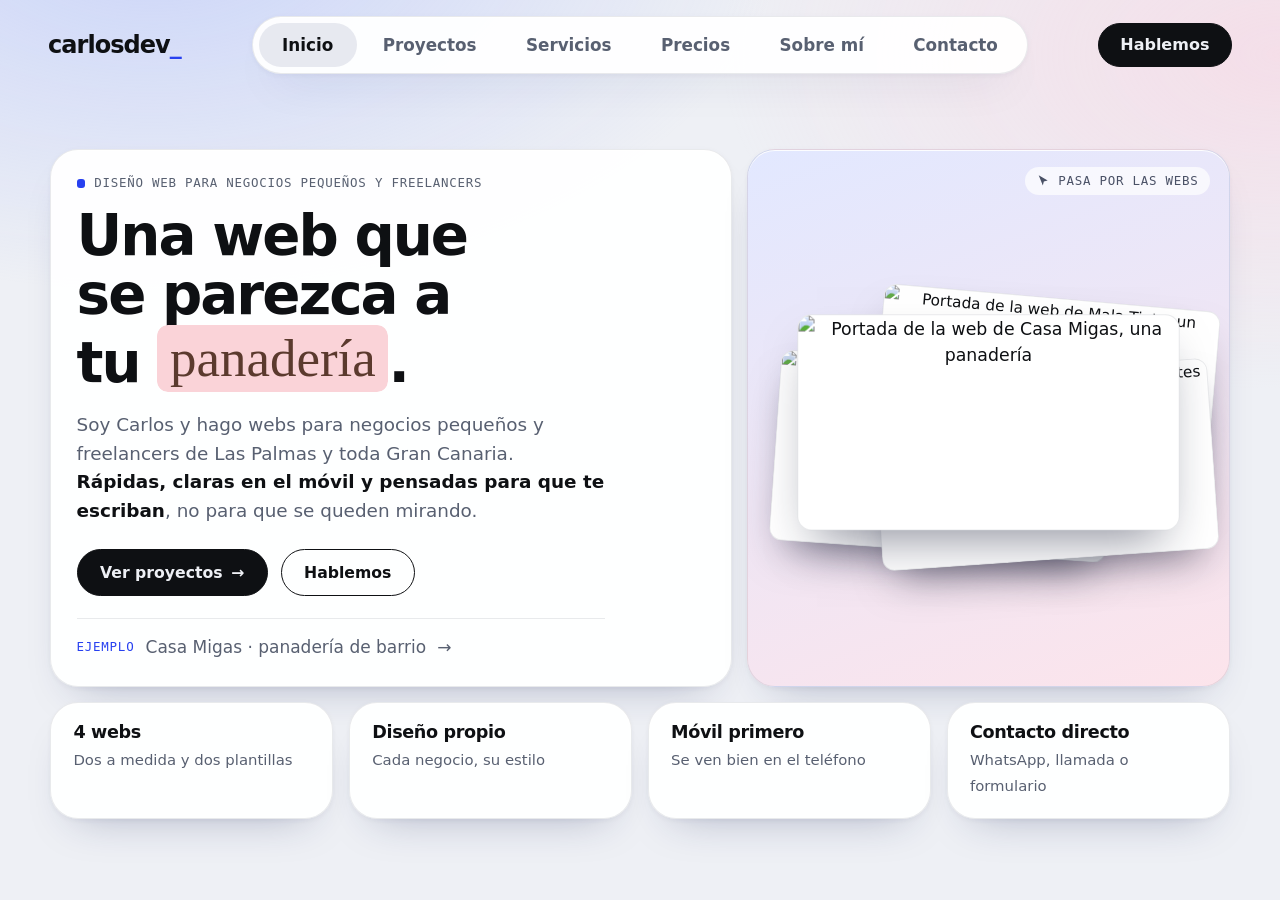
==== index.html @ 17ce306b "Primera version del portfolio" ====
<!doctype html>
<html lang="es">
<head>
<meta charset="utf-8">
<meta name="viewport" content="width=device-width, initial-scale=1, viewport-fit=cover">
<meta name="color-scheme" content="light dark">
<title>carlosdev — Webs para negocios pequeños y freelancers en Gran Canaria</title>
<meta name="description" content="Soy Carlos y hago webs para negocios pequeños y freelancers de Las Palmas y toda Gran Canaria: diseño propio para cada negocio, pensadas para el móvil y con contacto directo.">
<link rel="canonical" href="https://carlosdev-web.netlify.app/">
<meta property="og:type" content="website">
<meta property="og:locale" content="es_ES">
<meta property="og:site_name" content="carlosdev">
<meta property="og:url" content="https://carlosdev-web.netlify.app/">
<meta property="og:title" content="carlosdev — Webs para negocios pequeños y freelancers en Gran Canaria">
<meta property="og:description" content="Una web que se parezca a tu negocio. Cuatro proyectos: un estudio de tatuajes, una panadería, un salón y un restaurante.">
<meta property="og:image" content="https://carlosdev-web.netlify.app/img/og.jpg">
<meta property="og:image:width" content="1200">
<meta property="og:image:height" content="630">
<meta property="og:image:alt" content="carlosdev: webs para negocios pequeños y freelancers">
<meta name="twitter:card" content="summary_large_image">
<meta name="theme-color" content="#EEF0F5" media="(prefers-color-scheme: light)">
<meta name="theme-color" content="#0B0D12" media="(prefers-color-scheme: dark)">
<link rel="icon" href="data:image/svg+xml,<svg xmlns='http://www.w3.org/2000/svg' viewBox='0 0 32 32'><rect width='32' height='32' rx='8' fill='%230E1013'/><path d='M9 12l-4 4 4 4M23 12l4 4-4 4' fill='none' stroke='%23fff' stroke-width='2.4' stroke-linecap='round' stroke-linejoin='round'/><rect x='13' y='21' width='6' height='2.4' rx='1.2' fill='%238A99FF'/></svg>">
<link rel="preload" href="fonts/bricolage-grotesque-400-800-latin.woff2" as="font" type="font/woff2" crossorigin>
<link rel="preload" href="fonts/instrument-sans-400-latin.woff2" as="font" type="font/woff2" crossorigin>
<link rel="stylesheet" href="fonts/fonts.css">
<style>
/* ───────── Tokens ───────── */
:root{
  color-scheme:light dark;
  --bg:#EEF0F5;
  --card:rgba(255,255,255,.94);
  --solid:#FFFFFF;
  --soft:#E7E9F0;
  --ink:#0E1013;
  --muted:#586071;
  --line:rgba(20,26,48,.09);
  --accent:#2740F0;
  --accent-ink:#FFFFFF;
  --sh:0 1px 0 rgba(255,255,255,.9) inset,0 22px 44px -26px rgba(30,40,90,.34),0 2px 6px rgba(30,40,90,.05);
  --blob-a:rgba(160,180,255,.45);
  --blob-b:rgba(255,196,214,.40);

  --display:"Bricolage Grotesque",system-ui,sans-serif;
  --body:"Instrument Sans",system-ui,sans-serif;
  --mono:"JetBrains Mono",ui-monospace,Consolas,monospace;

  --gut:clamp(1rem,4vw,3rem);
  --gap:clamp(.7rem,1.2vw,1rem);
  --r:clamp(20px,2.4vw,28px);
  --top:5.6rem;           /* altura reservada para la cabecera */
}
@media (prefers-color-scheme:dark){
  :root{
    --bg:#0B0D12;
    --card:rgba(24,28,39,.94);
    --solid:#151925;
    --soft:#1D2230;
    --ink:#F1F3F6;
    --muted:#A3AAB8;
    --line:rgba(255,255,255,.10);
    --accent:#8A99FF;
    --accent-ink:#0B0D12;
    --sh:0 1px 0 rgba(255,255,255,.05) inset,0 24px 48px -26px rgba(0,0,0,.85);
    --blob-a:rgba(70,90,200,.30);
    --blob-b:rgba(190,70,120,.20);
  }
}

/* ───────── Base: sin scroll de página ───────── */
*,*::before,*::after{box-sizing:border-box}
html,body{height:100%;overflow:hidden;overscroll-behavior:none}
html{-webkit-text-size-adjust:100%}
body{
  margin:0;background:var(--bg);color:var(--ink);
  font:400 1.0625rem/1.55 var(--body);-webkit-font-smoothing:antialiased;
}
body::before{ /* manchas de color de fondo, muy suaves */
  content:"";position:fixed;inset:0;z-index:-1;pointer-events:none;
  background:
    radial-gradient(900px 520px at 12% -8%,var(--blob-a),transparent 70%),
    radial-gradient(800px 480px at 100% 6%,var(--blob-b),transparent 70%);
}
img{display:block;max-width:100%;height:auto}
a{color:inherit}
button{font:inherit;color:inherit}
:focus-visible{outline:3px solid var(--accent);outline-offset:3px;border-radius:8px}
::placeholder{color:var(--muted);opacity:.85}
.sr-only{position:absolute;width:1px;height:1px;margin:-1px;padding:0;overflow:hidden;clip:rect(0 0 0 0);white-space:nowrap;border:0}
.skip{position:absolute;left:1rem;top:-5rem;z-index:300;background:var(--ink);color:var(--bg);padding:.7rem 1.1rem;border-radius:999px;font-weight:600}
.skip:focus{top:1rem}
.mono{font:500 .78rem/1.3 var(--mono);letter-spacing:.06em;text-transform:uppercase}

h1,h2,h3{font-family:var(--display);margin:0;letter-spacing:-.028em;text-wrap:balance}
h1:focus,h2:focus{outline:none}
h2{font-size:clamp(1.7rem,3.2vw,2.5rem);line-height:1.05;font-weight:700}
h3{font-size:1.25rem;line-height:1.15;font-weight:700}

/* ───────── Botones ───────── */
.btn{
  display:inline-flex;align-items:center;gap:.55rem;text-decoration:none;cursor:pointer;
  font:600 .98rem/1 var(--body);padding:.9rem 1.4rem;border-radius:999px;border:1.5px solid var(--ink);
  transition:transform .18s ease,background .18s,color .18s,border-color .18s;
}
.btn:hover{transform:translateY(-2px)}
.btn:active{transform:none}
.btn--solid{background:var(--ink);color:var(--bg)}
.btn--solid:hover{background:var(--accent);border-color:var(--accent);color:var(--accent-ink)}
.btn--ghost{background:transparent;color:var(--ink)}
.btn--ghost:hover{background:var(--ink);color:var(--bg)}
.btn__arrow{transition:transform .18s}
.btn:hover .btn__arrow{transform:translate(2px,-2px)}

/* ───────── Cabecera: logo + píldora ───────── */
.top{
  position:fixed;inset:0 0 auto 0;z-index:80;pointer-events:none;
  display:grid;grid-template-columns:1fr auto 1fr;align-items:center;gap:1rem;padding:16px var(--gut);
}
.top > *{pointer-events:auto}
.logo{justify-self:start;font:800 1.5rem/1 var(--display);letter-spacing:-.04em;text-decoration:none;white-space:nowrap;transition:color .3s}
.logo::after{content:"_";color:var(--accent);animation:blink 1.1s steps(2,jump-none) infinite}
@keyframes blink{50%{opacity:0}}
html.warping .logo{color:#fff}
.top__cta{justify-self:end;padding:.8rem 1.35rem;font-size:1rem}
.pill{
  position:relative;display:flex;gap:3px;padding:6px;border-radius:999px;
  background:var(--card);
  border:1px solid var(--line);box-shadow:var(--sh);
}
.pill a{
  position:relative;z-index:1;padding:.85rem 1.45rem;border-radius:999px;white-space:nowrap;
  font:600 1.05rem/1 var(--body);text-decoration:none;color:var(--muted);transition:color .2s;
}
.pill a:hover,.pill a.is-active{color:var(--ink)}
.pill .s{display:none}
.pill__ind{position:absolute;top:6px;bottom:6px;left:0;width:0;border-radius:999px;background:var(--soft);transition:transform .55s cubic-bezier(.8,0,.15,1),width .55s cubic-bezier(.8,0,.15,1)}

/* ───────── Escenario de pantallas ───────── */
.stage{position:fixed;inset:0;z-index:2;overflow:hidden;contain:strict}
html.warping .stage{pointer-events:none}
.page{
  position:absolute;inset:0;visibility:hidden;display:flex;
  padding:var(--top) var(--gut) 1.4rem;
  overflow-y:auto;overflow-x:hidden;scrollbar-width:none;overscroll-behavior:contain;
  will-change:transform;contain:layout paint style;
}
.page::-webkit-scrollbar{display:none}
.page.is-active{visibility:visible}
.page__in{width:100%;max-width:1180px;margin:auto}   /* margin:auto centra sin cortar el contenido si no cabe */
.page__head{display:flex;justify-content:space-between;align-items:flex-end;gap:.6rem 2rem;flex-wrap:wrap;margin-bottom:clamp(.7rem,1.6vw,1.2rem)}
.hint{display:inline-flex;align-items:center;gap:.5rem;color:var(--muted)}
.hint svg{width:.9rem;height:.9rem;fill:currentColor}

/* Líneas de velocidad y velo oscuro durante el cambio de pantalla */
.warp{position:fixed;inset:0;z-index:1;pointer-events:none;opacity:0;overflow:hidden;
  background:radial-gradient(120% 90% at 50% 50%,rgba(16,20,48,.62),rgba(6,8,20,.94))}
.streak{position:absolute;left:0;border-radius:2px;will-change:transform;backface-visibility:hidden}

/* ───────── Bento ───────── */
.bento{display:grid;grid-template-columns:repeat(12,minmax(0,1fr));gap:var(--gap)}
.card{
  position:relative;grid-column:span var(--s,12);min-width:0;
  padding:clamp(1.1rem,2vw,1.7rem);border-radius:var(--r);
  background:var(--card);
  border:1px solid var(--line);box-shadow:var(--sh);
}
.s3{--s:3}.s4{--s:4}.s5{--s:5}.s6{--s:6}.s7{--s:7}.s8{--s:8}
.tag{display:inline-flex;align-items:center;gap:.55rem;margin:0 0 1rem;color:var(--muted)}
.tag::before{content:"";width:.55rem;height:.55rem;border-radius:3px;background:var(--accent)}


/* ───────── Inicio ───────── */
.hero{display:flex;flex-direction:column;justify-content:center}
.hero__title{font-weight:800;font-size:clamp(2.3rem,4.4vw,4rem);line-height:1.04;letter-spacing:-.035em;margin:0 0 1.2rem}
.swap{
  position:relative;display:inline-block;vertical-align:bottom;height:1.2em;overflow:hidden;
  border-radius:.2em;transition:width .6s cubic-bezier(.2,.8,.2,1);
}
.swap__w{
  position:absolute;left:0;top:0;height:100%;display:flex;align-items:center;white-space:nowrap;
  padding:0 .24em;border-radius:.2em;font-size:.94em;letter-spacing:0;
  opacity:0;transform:translateY(105%);
  transition:transform .6s cubic-bezier(.2,.8,.2,1),opacity .35s;
}
.swap__w.is-on{opacity:1;transform:none}
.swap__w.is-out{opacity:0;transform:translateY(-105%)}
.swap__w[data-s="panaderia"]{font-family:"Caprasimo",serif;font-weight:400;background:#FAD3D8;color:#5B3A2E}
.swap__w[data-s="tatuaje"]{font-family:"Rubik Wet Paint",sans-serif;font-weight:400;background:#C1121F;color:#050404;font-size:.9em}
.swap__w[data-s="peluqueria"]{font-family:"Jost",sans-serif;font-weight:300;letter-spacing:.02em;background:#000;color:#C9AE7C}
.swap__w[data-s="restaurante"]{font-family:"Fraunces",serif;font-weight:600;background:#F2EEE3;color:#B54A24;box-shadow:inset 0 0 0 2px #B54A24}
.swap__w[data-s="marca"]{font-family:var(--display);font-weight:800;background:var(--ink);color:var(--bg)}
.hero__lede{font-size:clamp(1rem,1.5vw,1.15rem);color:var(--muted);max-width:33rem;margin:0 0 1.5rem}
.hero__lede strong{color:var(--ink);font-weight:600}
.hero__cta{display:flex;gap:.8rem;flex-wrap:wrap}
.swap-cap{
  display:inline-flex;align-items:center;gap:.7rem;flex-wrap:wrap;margin-top:1.4rem;text-decoration:none;color:var(--muted);
  border-top:1px solid var(--line);padding-top:.9rem;max-width:33rem;transition:color .15s;cursor:pointer;
}
.swap-cap:hover{color:var(--ink)}
.swap-cap .mono{color:var(--accent)}
.swap-cap__text{transition:opacity .3s}

.card--deck{display:grid;align-items:center;padding:0;overflow:hidden;background:linear-gradient(160deg,#E2E8FF 0%,#FCE4EB 100%)}
@media (prefers-color-scheme:dark){.card--deck{background:linear-gradient(160deg,#1A2145 0%,#2B1A2C 100%)}}
.card--deck .hint{position:absolute;right:1.2rem;top:1.1rem;z-index:10;color:#4a5166;background:rgba(255,255,255,.7);padding:.35rem .7rem;border-radius:999px}
@media (prefers-color-scheme:dark){.card--deck .hint{color:#c6cbe0;background:rgba(0,0,0,.35)}}
.deck{position:relative;width:100%;height:100%;min-height:clamp(16rem,34vh,26rem)}
.deck__card{
  position:absolute;left:11%;top:50%;translate:0 -50%;width:78%;display:block;border-radius:14px;overflow:hidden;cursor:pointer;
  background:var(--solid);border:1px solid var(--line);padding:0;
  box-shadow:0 24px 46px -18px rgba(20,24,50,.5);
  transform:translate(var(--x),var(--y)) rotate(var(--r)) scale(.9);
  transition:transform .9s cubic-bezier(.2,.8,.2,1),filter .6s;filter:saturate(.85);
}
.deck__card img{width:100%;aspect-ratio:16/9;object-fit:cover}
.deck__card:nth-child(1){--x:-16%;--y:-8%;--r:-6deg;z-index:1}
.deck__card:nth-child(2){--x:15%;--y:-12%;--r:5deg;z-index:2}
.deck__card:nth-child(3){--x:-12%;--y:18%;--r:4deg;z-index:3}
.deck__card:nth-child(4){--x:15%;--y:22%;--r:-4deg;z-index:4}
.deck__card.is-active{z-index:6;transform:translate(0,2%) rotate(0) scale(1.02);filter:none}

.fact{padding:clamp(.9rem,1.6vw,1.2rem) clamp(1rem,1.8vw,1.4rem)}
.fact b{display:block;font:700 1.1rem/1.2 var(--display);letter-spacing:-.02em;margin-bottom:.15rem}
.fact span{color:var(--muted);font-size:.93rem}

/* ───────── Proyectos ───────── */
.stagebox{position:relative;background:var(--stage,#ddd);overflow:hidden;transition:background .4s}
.stagebox--tatuaje{--stage:radial-gradient(120% 100% at 20% 0%,#7D0B14 0%,#1A0C0E 62%)}
.stagebox--panaderia{--stage:linear-gradient(135deg,#FFEFD9 0%,#FAD3D8 100%)}
.stagebox--salon{--stage:radial-gradient(110% 100% at 80% 0%,#3a2f1d 0%,#0a0a0a 60%)}
.stagebox--restaurante{--stage:#E4DCC8}
.stagebox--restaurante.is-dark{--stage:#17140F}
.browser{border-radius:12px;overflow:hidden;background:#15171c;box-shadow:0 22px 50px -20px rgba(0,0,0,.6)}
.browser__bar{display:flex;align-items:center;gap:.4rem;padding:.5rem .8rem;background:#1d2027}
.browser__bar i{width:.6rem;height:.6rem;border-radius:50%;background:#3a3f4a}
.browser__bar span{margin-left:.6rem;flex:1;min-width:0;padding:.18rem .7rem;border-radius:999px;background:#12141a;color:#aab1bd;font:500 .72rem/1.4 var(--mono);white-space:nowrap;overflow:hidden;text-overflow:ellipsis}
.browser img{width:100%;aspect-ratio:16/9;object-fit:cover}
.phone{
  position:absolute;right:clamp(.8rem,2.4vw,1.6rem);bottom:clamp(.8rem,2vw,1.2rem);width:25%;max-width:150px;
  border-radius:clamp(14px,2vw,20px);border:clamp(3px,.45vw,5px) solid #0b0c10;background:#0b0c10;overflow:hidden;
  box-shadow:0 20px 40px -14px rgba(0,0,0,.7);transition:transform .6s cubic-bezier(.2,.8,.2,1);
}
.phone img{width:100%;aspect-ratio:360/670;object-fit:cover}

.tile{
  display:flex;flex-direction:column;padding:0;overflow:hidden;text-align:left;cursor:pointer;
  transition:transform .4s cubic-bezier(.2,.8,.2,1),box-shadow .4s;
}
.tile:hover{transform:translateY(-6px)}
.tile .stagebox{flex:1;min-height:clamp(260px,44vh,430px);padding:clamp(.9rem,1.6vw,1.3rem)}
.tile .browser{transition:transform .7s cubic-bezier(.2,.8,.2,1)}
.tile:hover .browser{transform:translateY(-3%) scale(1.03)}
.tile .phone{width:46%;max-width:none;right:clamp(.7rem,1.4vw,1.1rem);bottom:clamp(.7rem,1.4vw,1.1rem)}
.tile:hover .phone{transform:translateY(-8px)}
.tile__foot{display:flex;flex-direction:column;align-items:flex-start;gap:.7rem;padding:1rem 1.2rem 1.15rem;background:var(--solid)}
.tile__foot h3{font-size:1.25rem}
.tile__foot p{margin:.1rem 0 0;color:var(--muted);font-size:.93rem;line-height:1.35}
.chip{display:inline-flex;align-items:center;gap:.4rem;font:600 .85rem/1 var(--body);padding:.55rem .95rem;border-radius:999px;border:1px solid var(--line);white-space:nowrap;transition:background .2s,color .2s}
.tile:hover .chip{background:var(--ink);color:var(--bg)}
.badge{display:inline-block;padding:.28rem .7rem;border-radius:999px;font:600 .72rem/1.2 var(--mono);letter-spacing:.06em;text-transform:uppercase}
.badge--demo{background:var(--accent);color:var(--accent-ink)}
.badge--tpl{border:1.5px solid var(--ink)}
.note{margin:.9rem .4rem 0;color:var(--muted);font-size:.95rem}

/* ───────── Detalle de proyecto (diálogo) ───────── */
.case{
  position:fixed;border:0;padding:0;background:var(--solid);color:var(--ink);border-radius:clamp(22px,3vw,32px);
  width:min(1080px,calc(100% - 1.6rem));max-height:calc(100dvh - 1.6rem);overflow:hidden;
  box-shadow:0 50px 120px -30px rgba(0,0,0,.65);
}
.case::backdrop{background:rgba(10,12,20,.55);-webkit-backdrop-filter:blur(8px);backdrop-filter:blur(8px)}
.case[open]{animation:pop .4s cubic-bezier(.2,.8,.2,1)}
@keyframes pop{from{opacity:0;transform:translateY(22px) scale(.97)}}
.case__close{
  position:absolute;top:.9rem;right:.9rem;z-index:5;width:2.6rem;height:2.6rem;border-radius:50%;cursor:pointer;
  display:grid;place-items:center;background:var(--solid);border:1px solid var(--line);box-shadow:var(--sh);transition:transform .2s;
}
.case__close:hover{transform:rotate(90deg)}
.case__close svg{width:1rem;height:1rem;stroke:currentColor;stroke-width:2.2;fill:none;stroke-linecap:round}
.case__inner{max-height:calc(100dvh - 1.6rem);overflow:auto;display:grid;grid-template-columns:minmax(0,1.15fr) minmax(0,1fr)}
.case__media{padding:clamp(.9rem,2vw,1.4rem);display:flex;flex-direction:column;justify-content:center;gap:1rem}
.case__media .stagebox{border-radius:calc(var(--r) - 4px);padding:clamp(1rem,2.4vw,1.8rem) clamp(1rem,2.4vw,1.8rem) clamp(2.4rem,5vw,3.6rem)}
.case__body{padding:clamp(1.6rem,3.4vw,2.8rem);padding-top:clamp(3.4rem,4vw,3.6rem)}
.project__tags{display:flex;align-items:center;gap:.8rem;flex-wrap:wrap;margin:0 0 .9rem;color:var(--muted)}
.case h3{font-size:clamp(2rem,3.6vw,2.7rem);margin-bottom:.8rem}
.project__lede{font-size:1.1rem;margin:0 0 1.3rem;color:var(--muted)}
.feat{list-style:none;margin:0 0 1.4rem;padding:0;display:grid;gap:.55rem}
.feat li{position:relative;padding-left:1.7rem}
.feat li::before{content:"";position:absolute;left:0;top:.5em;width:.75rem;height:.75rem;border-radius:3px;background:var(--accent);transform:rotate(45deg) scale(.8)}
.specs{display:grid;gap:.8rem;margin:0 0 1.6rem;padding:1.1rem 0;border-block:1px solid var(--line)}
.specs div{display:grid;grid-template-columns:6.5rem 1fr;gap:.8rem;align-items:center}
.specs dt{color:var(--muted)}
.specs dd{margin:0;font-size:.97rem}
.sw{display:flex;gap:.4rem}
.sw i{width:1.45rem;height:1.45rem;border-radius:50%;background:var(--c);box-shadow:inset 0 0 0 1px rgba(128,128,128,.4)}
.modes{display:inline-flex;align-self:flex-start;gap:.3rem;padding:.25rem;border:1px solid var(--line);border-radius:999px;background:var(--soft)}
.modes button{border:0;background:none;color:var(--muted);font:600 .85rem var(--body);padding:.4rem .9rem;border-radius:999px;cursor:pointer;transition:background .15s,color .15s}
.modes button[aria-pressed="true"]{background:var(--ink);color:var(--bg)}

/* ───────── Servicios ───────── */
.svc svg{width:1.9rem;height:1.9rem;margin-bottom:.8rem;stroke:var(--accent);fill:none;stroke-width:1.7;stroke-linecap:round;stroke-linejoin:round}
.svc h3{font-size:1.15rem;margin-bottom:.4rem}
.svc p{margin:0;color:var(--muted);max-width:30rem;font-size:.98rem}
.svc{transition:transform .3s cubic-bezier(.2,.8,.2,1)}
.svc:hover{transform:translateY(-4px)}
.dots{position:absolute;right:1.3rem;top:1.3rem;display:flex;gap:.3rem}
.dots i{width:.85rem;height:.85rem;border-radius:50%;background:var(--c)}

/* ───────── Precios y proceso ───────── */
.plan{display:flex;flex-direction:column}
.plan .tag{margin-bottom:.6rem}
.plan__desc{margin:0 0 .9rem;color:var(--muted);font-size:.95rem}
.plan__price{margin:0 0 .9rem;font:800 clamp(2.1rem,3.4vw,2.7rem)/1 var(--display);letter-spacing:-.04em}
.plan__price small{display:block;margin-bottom:.2rem;font:500 .75rem/1 var(--mono);letter-spacing:.06em;text-transform:uppercase;color:var(--muted)}
.plan__price span{font:500 1rem var(--body);letter-spacing:0;color:var(--muted)}
.plan__note{margin:-.45rem 0 .9rem;color:var(--muted);font-size:.85rem}
.plan ul{list-style:none;margin:auto 0 0;padding:.9rem 0 0;border-top:1px solid var(--line);display:grid;gap:.45rem;font-size:.95rem}
.plan li{position:relative;padding-left:1.4rem}
.plan li::before{content:"";position:absolute;left:.1rem;top:.45em;width:.7rem;height:.4rem;border-left:2px solid var(--accent);border-bottom:2px solid var(--accent);transform:rotate(-45deg)}
.steps{list-style:none;margin:0;padding:0;counter-reset:s;display:grid;grid-template-columns:repeat(4,1fr);gap:1.2rem}
.step{counter-increment:s;position:relative;padding-top:1.3rem;border-top:2px solid var(--ink)}
.step::before{content:counter(s,decimal-leading-zero);position:absolute;top:-.72rem;left:0;padding-right:.7rem;background:var(--solid);font:500 .8rem/1 var(--mono);color:var(--accent)}
.step h3{font-size:1.1rem;margin-bottom:.3rem}
.step p{margin:0;color:var(--muted);font-size:.93rem}
.need{margin:1.1rem 0 0;padding:.8rem 1.1rem;border-radius:16px;background:var(--soft);font-size:.93rem}

/* ───────── Sobre mí ───────── */
.manifesto{grid-row:span 2}
.manifesto p:not(.tag){margin:0 0 1rem;font:500 clamp(1rem,1.4vw,1.15rem)/1.45 var(--display);letter-spacing:-.01em;color:var(--muted);text-wrap:pretty}
.manifesto p:not(.tag) b{color:var(--ink);font-weight:600}
.manifesto small{display:block;margin-top:1.1rem;color:var(--muted);font-size:.9rem}
.manifesto small i{color:var(--accent);font-style:normal}
.me h2{margin-bottom:.9rem}
.me p:not(.tag){margin:0 0 .85rem;color:var(--muted);font-size:1.02rem}
.me h2 + p{color:var(--ink);font-size:1.15rem}
.term{background:#0E1013;border-color:#232832;color:#E8EAEF;font:500 .88rem/1.85 var(--mono)}
.term__bar{display:flex;gap:.4rem;margin-bottom:.8rem}
.term__bar i{width:.65rem;height:.65rem;border-radius:50%;background:#3a3f4a}
.term dl{margin:0;display:grid;grid-template-columns:auto 1fr;gap:0 1.2rem}
.term dt{color:#8A99FF}
.term dd{margin:0}
.term__cmd{color:#9aa3b2;margin:0 0 .3rem}
.term__cmd b{color:#8fe3a5;font-weight:500}
.term__cursor{display:inline-block;width:.6rem;height:1.05em;background:#8A99FF;vertical-align:text-bottom;animation:blink 1.1s steps(2,jump-none) infinite}

/* ───────── Contacto ───────── */
.faq{display:flex;flex-direction:column;max-height:100%}
.faq__list{overflow:auto;scrollbar-width:thin;min-height:0}
.faq details{border-bottom:1px solid var(--line)}
.faq details:first-of-type{border-top:1px solid var(--line)}
.faq summary{
  list-style:none;cursor:pointer;display:flex;justify-content:space-between;align-items:center;gap:1.2rem;
  padding:.9rem 0;font:600 1rem/1.35 var(--display);letter-spacing:-.01em;
}
.faq summary::-webkit-details-marker{display:none}
.faq summary::after{content:"+";flex:none;width:1.8rem;height:1.8rem;display:grid;place-items:center;border:1.5px solid var(--line);border-radius:50%;font:500 1.1rem/1 var(--body);transition:transform .25s,background .2s,border-color .2s}
.faq details[open] summary::after{transform:rotate(45deg);background:var(--ink);color:var(--bg);border-color:var(--ink)}
.faq details p{margin:0 0 1rem;color:var(--muted);font-size:.97rem}
.contact h2{margin-bottom:.7rem}
.contact__lede{margin:0 0 1rem;color:var(--muted);font-size:1.05rem}
.promise{list-style:none;margin:0 0 1rem;padding:0;display:flex;gap:.4rem 1.3rem;flex-wrap:wrap}
.promise li{position:relative;padding-left:1.25rem;font-size:.95rem}
.promise li::before{content:"";position:absolute;left:0;top:.5em;width:.65rem;height:.65rem;border-radius:3px;background:var(--accent);transform:rotate(45deg) scale(.8)}
.direct{display:flex;gap:.7rem;flex-wrap:wrap;margin-bottom:1rem}
.direct:empty{display:none}
.form{display:grid;grid-template-columns:1fr 1fr;gap:.85rem}
.field{display:flex;flex-direction:column;gap:.35rem}
.field--full{grid-column:1 / -1}
.field label{font-weight:600;font-size:.9rem}
.field input,.field select,.field textarea{
  width:100%;font:500 .98rem var(--body);color:var(--ink);background:var(--solid);
  border:1.5px solid var(--line);border-radius:14px;padding:.7rem .95rem;transition:border-color .15s,box-shadow .15s;
}
.field select{
  appearance:none;-webkit-appearance:none;padding-right:2.6rem;
  background-image:url("data:image/svg+xml;utf8,<svg xmlns='http://www.w3.org/2000/svg' width='14' height='9' viewBox='0 0 14 9'><path d='M1.5 1.5l5.5 5.5 5.5-5.5' fill='none' stroke='%238b93a1' stroke-width='2' stroke-linecap='round'/></svg>");
  background-repeat:no-repeat;background-position:right 1rem center;
}
.field textarea{min-height:5.6rem;resize:vertical}
.field input:focus,.field select:focus,.field textarea:focus{outline:none;border-color:var(--accent);box-shadow:0 0 0 4px color-mix(in srgb,var(--accent) 28%,transparent)}
.field input:user-invalid,.field textarea:user-invalid,.field select:user-invalid{border-color:#d4483f}
.hp{position:absolute;left:-9999px;width:1px;height:1px;overflow:hidden}
.form .btn:disabled{opacity:.6;cursor:progress;transform:none}
.form__msg{grid-column:1 / -1;margin:0;padding:.85rem 1.1rem;border-radius:14px;font-weight:600}
.form__msg[hidden]{display:none}
.form__msg--ok{background:color-mix(in srgb,#2e9d5b 18%,transparent);border:1.5px solid #2e9d5b}
.form__msg--err{background:color-mix(in srgb,#d4483f 16%,transparent);border:1.5px solid #d4483f}
.foot__small{margin:.9rem .4rem 0;color:var(--muted);font-size:.9rem;display:flex;justify-content:space-between;gap:.5rem 1rem;flex-wrap:wrap}
.foot__small a{text-underline-offset:.18em}
.form__legal{margin:0;color:var(--muted);font-size:.8rem;line-height:1.45}
.form__legal a{color:var(--ink);text-underline-offset:.18em}
.falta{background:#ffdf5c;color:#3a2a00;padding:0 .3em;border-radius:4px;font-weight:700}

/* ───────── Pantallas bajas (portátiles pequeños) ───────── */
@media (max-height:840px){
  :root{--top:5rem}
  .card{padding:1rem 1.2rem}
  .hero__title{font-size:clamp(2rem,3.7vw,3.2rem);margin-bottom:.9rem}
  .hero__lede{margin-bottom:1rem}
  .swap-cap{margin-top:1rem}
  .fact{padding:.7rem 1rem}
  .tile .stagebox{min-height:clamp(220px,38vh,330px)}
  .plan__desc{display:none}
  .step p{font-size:.88rem}
  .need{display:none}
  .svc p{font-size:.93rem}
  .contact__lede{display:none}
}

/* ───────── Responsive ───────── */
@media (max-width:1180px){
  .top__cta{display:none}
  .top{grid-template-columns:auto 1fr}
  .pill{justify-self:end}
  .pill a{padding:.8rem 1.1rem;font-size:1rem}
}
@media (max-width:1000px){
  .s3{--s:6}.s4,.s5,.s6,.s7,.s8{--s:12}
  .manifesto{grid-row:auto}
  .steps{grid-template-columns:1fr 1fr;row-gap:1.6rem}
  .case__inner{grid-template-columns:1fr}
  .case__body{padding-top:1.6rem}
  .plan.s4{--s:12}
  .tile .stagebox{min-height:260px}
}
@media (max-width:700px){
  /* móvil: la píldora va ARRIBA, bajo el logo (abajo la tapaba la insignia de Netlify) */
  :root{--top:7.6rem}
  .top{grid-template-columns:1fr;justify-items:center;gap:10px;padding:calc(10px + env(safe-area-inset-top)) .6rem 10px;
       background:linear-gradient(var(--bg) 70%,transparent)}
  .logo{justify-self:center}
  .pill{justify-self:center;max-width:100%;gap:0;padding:4px}
  .pill__ind{top:4px;bottom:4px}
  .pill a{padding:.7rem clamp(.45rem,2.2vw,.75rem);font-size:clamp(.82rem,3.6vw,.92rem)}
  .pill .l{display:none}
  .pill .s{display:inline}
  .pill a[href="#inicio"]{display:none}
  .page{padding-bottom:2rem}
  .card--deck{display:none}          /* el visor "pasa por las webs" es de ratón: en móvil sobra */
  .hero__title{font-size:clamp(2.2rem,10vw,3rem)}
  .logo{font-size:1.35rem}
}
@media (max-width:560px){
  .steps{grid-template-columns:1fr}
  .form{grid-template-columns:1fr}
  .specs div{grid-template-columns:1fr;gap:.2rem}
  .phone{width:30%}
  .s3{--s:12}
  .tile .phone{width:38%}
}

@media (prefers-reduced-motion:reduce){
  *,*::before,*::after{animation:none!important;transition:none!important}
}
</style>
</head>
<body>
<a class="skip" href="#main">Saltar al contenido</a>

<header class="top">
  <a class="logo" href="#inicio" aria-label="carlosdev, inicio">carlosdev</a>
  <nav class="pill" id="pill" aria-label="Principal">
    <span class="pill__ind" id="pill-ind" aria-hidden="true"></span>
    <a href="#inicio" class="is-active"><span class="l">Inicio</span><span class="s">Inicio</span></a>
    <a href="#proyectos"><span class="l">Proyectos</span><span class="s">Webs</span></a>
    <a href="#servicios"><span class="l">Servicios</span><span class="s">Servicios</span></a>
    <a href="#precios"><span class="l">Precios</span><span class="s">Precios</span></a>
    <a href="#sobre-mi"><span class="l">Sobre mí</span><span class="s">Yo</span></a>
    <a href="#contacto"><span class="l">Contacto</span><span class="s">Escríbeme</span></a>
  </nav>
  <a class="btn btn--solid top__cta" href="#contacto">Hablemos</a>
</header>

<div class="warp" id="warp" aria-hidden="true"></div>
<div class="sr-only" id="live" role="status" aria-live="polite"></div>

<main class="stage" id="main">

  <!-- ═════ 1 · INICIO ═════ -->
  <section class="page is-active" id="inicio" aria-label="Inicio">
    <div class="page__in">
      <div class="bento">
        <div class="card hero s7">
          <p class="tag mono">Diseño web para negocios pequeños y freelancers</p>
          <h1 class="hero__title" tabindex="-1">
            <span class="sr-only">Una web que se parezca a tu negocio.</span>
            <span aria-hidden="true">Una web que se parezca a tu <span class="swap" id="swap"><span class="swap__w is-on" data-s="panaderia">panadería</span><span class="swap__w" data-s="tatuaje">estudio</span><span class="swap__w" data-s="peluqueria">peluquería</span><span class="swap__w" data-s="restaurante">restaurante</span><span class="swap__w" data-s="marca">marca</span></span>.</span>
          </h1>
          <p class="hero__lede">Soy Carlos y hago webs para negocios pequeños y freelancers de Las Palmas y toda Gran Canaria. <strong>Rápidas, claras en el móvil y pensadas para que te escriban</strong>, no para que se queden mirando.</p>
          <div class="hero__cta">
            <a class="btn btn--solid" href="#proyectos">Ver proyectos <span class="btn__arrow" aria-hidden="true">→</span></a>
            <a class="btn btn--ghost" href="#contacto">Hablemos</a>
          </div>
          <a class="swap-cap" id="swap-cap" href="#proyectos" data-open="case-casa-migas">
            <span class="mono">Ejemplo</span>
            <span class="swap-cap__text" id="swap-cap-text">Casa Migas · panadería de barrio</span>
            <span aria-hidden="true">→</span>
          </a>
        </div>

        <div class="card card--deck s5">
          <span class="hint mono"><svg viewBox="0 0 16 16" aria-hidden="true"><path d="M3 1.5l10 5.6-4.3 1.2L7.6 12.7z"/></svg>Pasa por las webs</span>
          <div class="deck" id="deck" role="group" aria-label="Vista previa de los cuatro proyectos">
            <button class="deck__card" type="button" data-s="panaderia" data-open="case-casa-migas" aria-label="Ver el proyecto Casa Migas"><img src="img/panaderia.webp" width="1200" height="675" alt="Portada de la web de Casa Migas, una panadería" fetchpriority="high"></button>
            <button class="deck__card" type="button" data-s="tatuaje" data-open="case-mala-tinta" aria-label="Ver el proyecto Mala Tinta"><img src="img/tatuajes.webp" width="1200" height="675" alt="Portada de la web de Mala Tinta, un estudio de tatuajes" fetchpriority="high"></button>
            <button class="deck__card" type="button" data-s="peluqueria" data-open="case-salon" aria-label="Ver la plantilla de salón"><img src="img/salon.webp" width="1200" height="675" alt="Portada de la plantilla para salones y peluquerías"></button>
            <button class="deck__card" type="button" data-s="restaurante" data-open="case-restaurante" aria-label="Ver la plantilla de restaurante"><img src="img/restaurante-claro.webp" width="1200" height="675" alt="Portada de la plantilla para restaurantes y bares"></button>
          </div>
        </div>

        <div class="card fact s3"><b>4 webs</b><span>Dos a medida y dos plantillas</span></div>
        <div class="card fact s3"><b>Diseño propio</b><span>Cada negocio, su estilo</span></div>
        <div class="card fact s3"><b>Móvil primero</b><span>Se ven bien en el teléfono</span></div>
        <div class="card fact s3"><b>Contacto directo</b><span>WhatsApp, llamada o formulario</span></div>
      </div>
    </div>
  </section>

  <!-- ═════ 2 · PROYECTOS ═════ -->
  <section class="page" id="proyectos" aria-labelledby="t-proyectos">
    <div class="page__in">
      <div class="page__head">
        <h2 id="t-proyectos" tabindex="-1">Ningún negocio se parece a otro. Sus webs tampoco.</h2>
        <span class="hint mono"><svg viewBox="0 0 16 16" aria-hidden="true"><path d="M3 1.5l10 5.6-4.3 1.2L7.6 12.7z"/></svg>Pulsa una para ver el detalle</span>
      </div>

      <div class="bento">
        <button class="card tile s3" type="button" data-open="case-mala-tinta" aria-label="Ver el proyecto Mala Tinta, estudio de tatuajes">
          <div class="stagebox stagebox--tatuaje">
            <div class="browser"><div class="browser__bar"><i></i><i></i><i></i></div><img src="img/tatuajes.webp" width="1200" height="675" alt=""></div>
            <div class="phone"><img src="img/tatuajes-movil.webp" width="360" height="670" alt=""></div>
          </div>
          <div class="tile__foot"><div><h3>Mala Tinta</h3><p>Estudio de tatuajes · demo completa</p></div><span class="chip">Ver detalle <span aria-hidden="true">+</span></span></div>
        </button>

        <button class="card tile s3" type="button" data-open="case-casa-migas" aria-label="Ver el proyecto Casa Migas, panadería de barrio">
          <div class="stagebox stagebox--panaderia">
            <div class="browser"><div class="browser__bar"><i></i><i></i><i></i></div><img src="img/panaderia.webp" width="1200" height="675" alt=""></div>
            <div class="phone"><img src="img/panaderia-movil.webp" width="360" height="670" alt=""></div>
          </div>
          <div class="tile__foot"><div><h3>Casa Migas</h3><p>Panadería de barrio · demo completa</p></div><span class="chip">Ver detalle <span aria-hidden="true">+</span></span></div>
        </button>

        <button class="card tile s3" type="button" data-open="case-salon" aria-label="Ver la plantilla de salón, peluquería y estética">
          <div class="stagebox stagebox--salon">
            <div class="browser"><div class="browser__bar"><i></i><i></i><i></i></div><img src="img/salon.webp" width="1200" height="675" alt=""></div>
            <div class="phone"><img src="img/salon-movil.webp" width="360" height="670" alt=""></div>
          </div>
          <div class="tile__foot"><div><h3>Salón</h3><p>Peluquería y estética · plantilla</p></div><span class="chip">Ver detalle <span aria-hidden="true">+</span></span></div>
        </button>

        <button class="card tile s3" type="button" data-open="case-restaurante" aria-label="Ver la plantilla de restaurante, bares y cafeterías">
          <div class="stagebox stagebox--restaurante">
            <div class="browser"><div class="browser__bar"><i></i><i></i><i></i></div><img src="img/restaurante-claro.webp" width="1200" height="675" alt=""></div>
            <div class="phone"><img src="img/restaurante-claro-movil.webp" width="360" height="670" alt=""></div>
          </div>
          <div class="tile__foot"><div><h3>Restaurante</h3><p>Bares y cafeterías · plantilla</p></div><span class="chip">Ver detalle <span aria-hidden="true">+</span></span></div>
        </button>
      </div>
      <p class="note">Dos demos completas, hechas desde cero, y dos plantillas listas para rellenar. Los datos que ves son inventados; el diseño, no.</p>
    </div>
  </section>

  <!-- ═════ 3 · SERVICIOS ═════ -->
  <section class="page" id="servicios" aria-labelledby="t-servicios">
    <div class="page__in">
      <div class="page__head"><h2 id="t-servicios" tabindex="-1">Lo que hago, sin jerga.</h2></div>

      <div class="bento">
        <div class="card svc s7">
          <svg viewBox="0 0 24 24" aria-hidden="true"><rect x="3" y="4" width="18" height="16" rx="2"/><path d="M3 9h18M9 9v11"/></svg>
          <h3>Web de presentación</h3>
          <p>Quién eres, qué ofreces y dónde encontrarte, en una página clara que se entiende en cinco segundos. Para un negocio pequeño o para alguien que trabaja por su cuenta, la web tiene que hacer pocas cosas, y hacerlas bien.</p>
        </div>
        <div class="card svc s5">
          <div class="dots" aria-hidden="true"><i style="--c:#C1121F"></i><i style="--c:#F6B9C2"></i><i style="--c:#C9AE7C"></i><i style="--c:#B54A24"></i></div>
          <svg viewBox="0 0 24 24" aria-hidden="true"><path d="M12 3a9 9 0 1 0 0 18c1.2 0 2-.8 2-1.8 0-.6-.3-1-.6-1.4-.3-.4-.5-.8-.5-1.3 0-1 .8-1.8 1.8-1.8H17a4 4 0 0 0 4-4C21 6.6 17 3 12 3z"/><circle cx="7.5" cy="11" r="1"/><circle cx="10" cy="7" r="1"/><circle cx="14.5" cy="7.5" r="1"/></svg>
          <h3>Diseño que se parece a ti</h3>
          <p>Colores, tipografías y tono propios del negocio. Mira los proyectos: ninguno se parece a otro.</p>
        </div>
        <div class="card svc s5">
          <svg viewBox="0 0 24 24" aria-hidden="true"><rect x="7" y="2.5" width="10" height="19" rx="2.5"/><path d="M11 18.5h2"/></svg>
          <h3>Pensada para el móvil</h3>
          <p>Tus clientes te buscan desde el teléfono, así que la web se diseña primero para ahí.</p>
        </div>
        <div class="card svc s7">
          <svg viewBox="0 0 24 24" aria-hidden="true"><path d="M4 5h16v11H9l-5 4V5z"/><path d="M8 9.5h8M8 12.5h5"/></svg>
          <h3>Contacto directo</h3>
          <p>Botón de WhatsApp, llamada con un toque y formulario. Que escribirte sea lo más fácil de la página.</p>
        </div>
        <div class="card svc s6">
          <svg viewBox="0 0 24 24" aria-hidden="true"><circle cx="12" cy="12" r="9"/><path d="M3 12h18M12 3c3 3 3 15 0 18M12 3c-3 3-3 15 0 18"/></svg>
          <h3>Lista para publicar</h3>
          <p>Te entrego los archivos listos para subir o, en una web a medida, te la dejo online y funcionando, con dirección propia si quieres tu dominio.</p>
        </div>
        <div class="card svc s6">
          <svg viewBox="0 0 24 24" aria-hidden="true"><path d="M20 11a8 8 0 1 0-2.3 5.7"/><path d="M20 4v7h-7"/></svg>
          <h3>Cambios cuando los necesites</h3>
          <p>Nuevo horario, nueva carta, nueva foto: me lo dices y lo actualizo, sin que tengas que tocar nada.</p>
        </div>
      </div>
    </div>
  </section>

  <!-- ═════ 4 · PRECIOS Y PROCESO ═════ -->
  <section class="page" id="precios" aria-labelledby="t-precios">
    <div class="page__in">
      <div class="page__head"><h2 id="t-precios" tabindex="-1">Dos formas de tener tu web (y una para cuidarla).</h2></div>

      <div class="bento">
        <div class="card plan s4">
          <p class="tag mono">Diseño web</p>
          <p class="plan__desc">Te diseño la web y te entrego los archivos listos para que la publiques tú.</p>
          <p class="plan__price"><small>desde</small>50 €</p>
          <p class="plan__note">Solo la web en HTML, sin subirla ni asesoramiento</p>
          <ul><li>Diseño adaptado a tu negocio</li><li>Tus textos, tus fotos y tus colores</li><li>Entrega de los archivos HTML</li></ul>
        </div>
        <div class="card plan s4">
          <p class="tag mono">A medida</p>
          <p class="plan__desc">Diseño propio desde cero, como Mala Tinta o Casa Migas: la web que solo podría ser tuya.</p>
          <p class="plan__price"><small>desde</small>80 €</p>
          <p class="plan__note">Precio variable según el encargo</p>
          <ul><li>Paleta, tipografías e ilustraciones propias</li><li>Secciones pensadas para tu negocio</li><li>Ajustes hasta que te convenza</li></ul>
        </div>
        <div class="card plan s4">
          <p class="tag mono">Cuidado anual</p>
          <p class="plan__desc">Para que la web no se quede vieja. Yo me ocupo de tenerla al día.</p>
          <p class="plan__price">120 € <span>/ año + dominio</span></p>
          <p class="plan__note">Sale a 10 € al mes, más el dominio</p>
          <ul><li>Cambios de textos, horarios y fotos</li><li>Revisión de que todo sigue funcionando</li><li>Respuesta cuando me escribas</li></ul>
        </div>

        <div class="card" id="proceso">
          <ol class="steps">
            <li class="step"><h3>Charlamos</h3><p>Una conversación corta: tu negocio, tu cliente tipo y qué quieres que haga la web.</p></li>
            <li class="step"><h3>Te enseño el diseño</h3><p>Ves cómo quedaría antes de publicar nada. Si no te gusta, lo cambiamos ahí.</p></li>
            <li class="step"><h3>Ajustamos</h3><p>Textos, fotos, colores. Retocamos hasta que digas “esta soy yo”.</p></li>
            <li class="step"><h3>Entregamos</h3><p>Te paso los archivos o, si lo hemos acordado, la dejo online y funcionando. Y sigo ahí por si me necesitas.</p></li>
          </ol>
          <p class="need"><b>Qué necesito de ti:</b> tu logo si lo tienes, unas cuantas fotos, el horario, la dirección y tus servicios o tu carta. Si no tienes fotos o logo, lo pensamos juntos.</p>
        </div>
      </div>
      <p class="note">Precios con IVA incluido. El de tu web te lo doy cerrado antes de empezar, según lo que necesites. Sin letra pequeña.</p>
    </div>
  </section>

  <!-- ═════ 5 · SOBRE MÍ ═════ -->
  <section class="page" id="sobre-mi" aria-label="Sobre mí">
    <div class="page__in">
      <div class="bento">
        <div class="card manifesto s5">
          <p class="tag mono">Lo que pienso de las webs</p>
          <p><b>hago webs.</b></p>
          <p>creo que una web debería parecerse a quien la tiene.</p>
          <p>creo que un negocio pequeño merece una web tan cuidada como uno grande.</p>
          <p>creo que la web tiene que hacer pocas cosas, y hacerlas bien.</p>
          <p>creo que el móvil va primero, no último.</p>
          <p>creo que si no sé hacer algo, lo digo.</p>
          <p><b>lo mejor: una web que te traiga mensajes, no visitas.</b></p>
          <small><i>*</i> y que se vea bonita, claro.</small>
        </div>

        <div class="card me s7">
          <p class="tag mono">Sobre mí</p>
          <h2 id="t-sobre" tabindex="-1">Hola, soy Carlos.</h2>
          <p>Hago webs para negocios pequeños y para gente que trabaja por su cuenta, en Las Palmas y en toda Gran Canaria.</p>
          <p>Me formo en programación y me enganché a las webs al ver cuántos negocios buenos de barrio tienen una web que no les hace justicia, o directamente ninguna. Cada proyecto de esta página lo he diseñado y programado yo, desde cero y a mano.</p>
          <p>Estoy empezando y no lo escondo. Por eso cuido cada detalle y te hablo claro. Si algo no sé hacerlo, te lo digo.</p>
          <a class="btn btn--solid" href="#contacto" style="margin-top:.3rem">Cuéntame tu negocio</a>
        </div>

        <div class="card term s7" role="group" aria-label="Datos rápidos sobre carlosdev">
          <div class="term__bar" aria-hidden="true"><i></i><i></i><i></i></div>
          <p class="term__cmd"><b>$</b> carlos --datos-rapidos</p>
          <dl>
            <dt>hace</dt><dd>webs con diseño propio</dd>
            <dt>para</dt><dd>negocios pequeños y freelancers</dd>
            <dt>dónde</dt><dd>Las Palmas y toda Gran Canaria</dd>
            <dt>usa</dt><dd>HTML, CSS y JavaScript</dd>
            <dt>habla</dt><dd>español, sin jerga</dd>
            <dt>responde</dt><dd>en 48 horas<span class="term__cursor" aria-hidden="true"></span></dd>
          </dl>
        </div>
      </div>
    </div>
  </section>

  <!-- ═════ 6 · CONTACTO (con dudas frecuentes) ═════ -->
  <section class="page" id="contacto" aria-labelledby="t-contacto">
    <div class="page__in">
      <div class="bento">
        <div class="card faq s5" id="faq">
          <p class="tag mono">Dudas frecuentes</p>
          <div class="faq__list">
            <details>
              <summary>¿Cuánto cuesta una web?</summary>
              <p>El diseño web empieza en 50 € y una web a medida en 80 €; el precio final depende de cuántas secciones y qué necesites. Cuéntame tu caso y te doy un precio cerrado antes de empezar.</p>
            </details>
            <details>
              <summary>¿Cuánto tarda?</summary>
              <p>Una web sencilla va rápido; una a medida con más secciones lleva algo más. En la primera charla te digo un plazo realista para tu caso, no uno de cara a la galería.</p>
            </details>
            <details>
              <summary>¿Necesito tener dominio propio?</summary>
              <p>No es obligatorio para empezar, pero te lo recomiendo: una dirección con el nombre de tu negocio da más confianza. En una web a medida te ayudo a elegirlo y a configurarlo.</p>
            </details>
            <details>
              <summary>¿Qué pasa si no tengo fotos ni logo?</summary>
              <p>No pasa nada. Lo vemos juntos: podemos empezar con lo que tengas y mejorarlo luego, o buscar alternativas que no estropeen el diseño.</p>
            </details>
            <details>
              <summary>¿Podré cambiar cosas después?</summary>
              <p>Sí. Horarios, precios, la carta, una foto nueva. Me lo dices y lo actualizo, o lo incluimos en el cuidado anual.</p>
            </details>
            <details>
              <summary>¿Se verá bien en el móvil?</summary>
              <p>Es lo primero que diseño y lo último que reviso. Las cuatro webs están pensadas para verse bien desde el teléfono; puedes comprobarlo abriéndolas.</p>
            </details>
          </div>
        </div>

        <div class="card contact s7">
          <p class="tag mono">Contacto</p>
          <h2 id="t-contacto" tabindex="-1">¿Tienes un negocio? Cuéntamelo.</h2>
          <p class="contact__lede">Cuatro líneas bastan: qué haces, si ya tienes web y qué te gustaría que hiciera la nueva.</p>
          <ul class="promise">
            <li>Te respondo en 48 horas</li>
            <li>Primera charla sin compromiso</li>
            <li>Hablo claro, sin jerga</li>
          </ul>
          <div class="direct" id="direct"></div>

          <form class="form" id="form" name="contacto" method="POST" data-netlify="true" netlify-honeypot="bot-field">
            <input type="hidden" name="form-name" value="contacto">
            <p class="hp" aria-hidden="true"><label>No rellenes esto: <input name="bot-field" tabindex="-1" autocomplete="off"></label></p>
            <div class="field">
              <label for="nombre">Nombre</label>
              <input id="nombre" name="nombre" type="text" autocomplete="name" required>
            </div>
            <div class="field">
              <label for="contacto-medio">Email o WhatsApp</label>
              <input id="contacto-medio" name="contacto" type="text" autocomplete="email" required>
            </div>
            <div class="field field--full">
              <label for="tipo">¿Qué tipo de negocio tienes?</label>
              <select id="tipo" name="tipo" required>
                <option value="" disabled selected>Elige una opción</option>
                <option>Panadería o pastelería</option>
                <option>Restaurante, bar o cafetería</option>
                <option>Peluquería o estética</option>
                <option>Estudio de tatuajes</option>
                <option>Soy freelance</option>
                <option>Otro</option>
              </select>
            </div>
            <div class="field field--full">
              <label for="mensaje">Cuéntame un poco</label>
              <textarea id="mensaje" name="mensaje" placeholder="¿Tienes web ahora? ¿Qué te gustaría que hiciera la nueva?" required></textarea>
            </div>
            <div class="field--full">
              <button class="btn btn--solid" type="submit" id="send">Enviar mensaje <span class="btn__arrow" aria-hidden="true">→</span></button>
            </div>
            <p class="form__legal field--full">Uso tus datos solo para responderte y, si me lo pides, darte presupuesto. No los cedo a nadie y puedes pedirme que los borre cuando quieras. Responsable: Carlos Manuel Rodríguez Rodríguez. Más detalle en la <a href="legal.html#privacidad">política de privacidad</a>.</p>
            <p class="form__msg" id="form-msg" role="status" hidden></p>
          </form>
        </div>
      </div>
      <p class="foot__small"><span>© <span id="year">2026</span> carlosdev · <a href="legal.html#aviso-legal">Aviso legal</a> · <a href="legal.html#privacidad">Privacidad</a> · <a href="legal.html#cookies">Cookies</a></span><span>Hecho a mano con HTML, CSS y paciencia.</span></p>
    </div>
  </section>
</main>

<!-- ═════ DETALLE DE CADA PROYECTO ═════ -->
<dialog class="case" id="case-mala-tinta" aria-labelledby="ct-mala-tinta">
  <button class="case__close" type="button" data-close aria-label="Cerrar"><svg viewBox="0 0 16 16" aria-hidden="true"><path d="M3 3l10 10M13 3L3 13"/></svg></button>
  <div class="case__inner">
    <div class="case__media">
      <div class="stagebox stagebox--tatuaje">
        <div class="browser"><div class="browser__bar"><i></i><i></i><i></i><span>carlosdev-demo3.netlify.app</span></div><img src="img/tatuajes.webp" width="1200" height="675" alt="Web de Mala Tinta: el rótulo negro gotea tinta sobre fondo rojo"></div>
        <div class="phone"><img src="img/tatuajes-movil.webp" width="360" height="670" alt="Mala Tinta en el móvil"></div>
      </div>
    </div>
    <div class="case__body">
      <p class="project__tags"><span class="badge badge--demo">Demo completa</span><span class="mono">Estudio de tatuajes</span></p>
      <h3 id="ct-mala-tinta">Mala Tinta</h3>
      <p class="project__lede">Un estudio con una sola artista y mucha personalidad. La web tenía que sonar a rock, y la tinta gotea de verdad.</p>
      <ul class="feat">
        <li>Rótulo con tinta que gotea, animación propia</li>
        <li>Muestras de lettering con tamaño y precio</li>
        <li>Sección “quién te tatúa” pensada para un solo artista</li>
        <li>Cita por WhatsApp o formulario, en dos toques</li>
      </ul>
      <dl class="specs">
        <div><dt class="mono">Para</dt><dd>Estudios de tatuaje y artistas independientes</dd></div>
        <div><dt class="mono">Tipografías</dt><dd><span style="font-family:'Rubik Wet Paint'">Rubik Wet Paint</span> · <span style="font-family:'Grenze Gotisch';font-weight:900">Grenze Gotisch</span> · <span style="font-family:'Barlow';font-weight:600">Barlow</span></dd></div>
        <div><dt class="mono">Paleta</dt><dd><span class="sw" role="img" aria-label="Rojo sangre, negro tinta, hueso y granate oscuro"><i style="--c:#C1121F" title="#C1121F"></i><i style="--c:#050404" title="#050404"></i><i style="--c:#E9E2D2" title="#E9E2D2"></i><i style="--c:#7D0B14" title="#7D0B14"></i></span></dd></div>
      </dl>
      <a class="btn btn--solid" href="https://carlosdev-demo3.netlify.app" target="_blank" rel="noopener">Abrir la web en vivo <span class="btn__arrow" aria-hidden="true">↗</span></a>
    </div>
  </div>
</dialog>

<dialog class="case" id="case-casa-migas" aria-labelledby="ct-casa-migas">
  <button class="case__close" type="button" data-close aria-label="Cerrar"><svg viewBox="0 0 16 16" aria-hidden="true"><path d="M3 3l10 10M13 3L3 13"/></svg></button>
  <div class="case__inner">
    <div class="case__media">
      <div class="stagebox stagebox--panaderia">
        <div class="browser"><div class="browser__bar"><i></i><i></i><i></i><span>carlosdev-demo005.netlify.app</span></div><img src="img/panaderia.webp" width="1200" height="675" alt="Web de Casa Migas: toldo a rayas rosas, titular y una hogaza con vapor"></div>
        <div class="phone"><img src="img/panaderia-movil.webp" width="360" height="670" alt="Casa Migas en el móvil"></div>
      </div>
    </div>
    <div class="case__body">
      <p class="project__tags"><span class="badge badge--demo">Demo completa</span><span class="mono">Panadería de barrio</span></p>
      <h3 id="ct-casa-migas">Casa Migas</h3>
      <p class="project__lede">Una panadería recién abierta que quiere que el barrio pase por la puerta. Colores de pastelería y un toldo de los de antes.</p>
      <ul class="feat">
        <li>Paleta pastel y toldo propios, nada de plantilla genérica</li>
        <li>Carta con ilustraciones dibujadas para la ocasión</li>
        <li>Indicador de “abierto ahora” con la hora real</li>
        <li>Encargos por WhatsApp o formulario</li>
      </ul>
      <dl class="specs">
        <div><dt class="mono">Para</dt><dd>Panaderías, pastelerías y obradores pequeños</dd></div>
        <div><dt class="mono">Tipografías</dt><dd><span style="font-family:'Caprasimo'">Caprasimo</span> · <span style="font-family:'Nunito';font-weight:700">Nunito</span> · <span style="font-family:'Caveat',cursive;font-weight:700">Caveat</span></dd></div>
        <div><dt class="mono">Paleta</dt><dd><span class="sw" role="img" aria-label="Rosa, mantequilla, melocotón, pistacho y cacao"><i style="--c:#F6B9C2" title="#F6B9C2"></i><i style="--c:#FFEDB5" title="#FFEDB5"></i><i style="--c:#FFD9BD" title="#FFD9BD"></i><i style="--c:#DDE8C6" title="#DDE8C6"></i><i style="--c:#5B3A2E" title="#5B3A2E"></i></span></dd></div>
      </dl>
      <a class="btn btn--solid" href="https://carlosdev-demo005.netlify.app" target="_blank" rel="noopener">Abrir la web en vivo <span class="btn__arrow" aria-hidden="true">↗</span></a>
    </div>
  </div>
</dialog>

<dialog class="case" id="case-salon" aria-labelledby="ct-salon">
  <button class="case__close" type="button" data-close aria-label="Cerrar"><svg viewBox="0 0 16 16" aria-hidden="true"><path d="M3 3l10 10M13 3L3 13"/></svg></button>
  <div class="case__inner">
    <div class="case__media">
      <div class="stagebox stagebox--salon">
        <div class="browser"><div class="browser__bar"><i></i><i></i><i></i><span>carlosdev-demo2.netlify.app</span></div><img src="img/salon.webp" width="1200" height="675" alt="Plantilla para salones: fondo negro, detalles dorados y una foto de peluquería"></div>
        <div class="phone"><img src="img/salon-movil.webp" width="360" height="670" alt="La plantilla de salón en el móvil"></div>
      </div>
    </div>
    <div class="case__body">
      <p class="project__tags"><span class="badge badge--tpl">Plantilla</span><span class="mono">Peluquería y estética</span></p>
      <h3 id="ct-salon">Salón</h3>
      <p class="project__lede">Negro y dorado suave para negocios de belleza. Se sustituyen los huecos entre corchetes por los datos reales y está lista.</p>
      <ul class="feat">
        <li>Logo de ejemplo listo para cambiar por el tuyo</li>
        <li>Servicios, opiniones de clientes y botón de llamar</li>
        <li>Instrucciones dentro del propio archivo</li>
        <li>Fotos de ejemplo de uso libre</li>
      </ul>
      <dl class="specs">
        <div><dt class="mono">Para</dt><dd>Peluquerías, centros de estética y negocios de servicios</dd></div>
        <div><dt class="mono">Tipografía</dt><dd><span style="font-family:'Jost';font-weight:300;font-size:1.1em">Jost</span></dd></div>
        <div><dt class="mono">Paleta</dt><dd><span class="sw" role="img" aria-label="Negro, dorado suave, hueso y gris cálido"><i style="--c:#000000" title="#000000"></i><i style="--c:#C9AE7C" title="#C9AE7C"></i><i style="--c:#ECE5D8" title="#ECE5D8"></i><i style="--c:#B8AF9F" title="#B8AF9F"></i></span></dd></div>
      </dl>
      <a class="btn btn--solid" href="https://carlosdev-demo2.netlify.app" target="_blank" rel="noopener">Abrir la plantilla en vivo <span class="btn__arrow" aria-hidden="true">↗</span></a>
    </div>
  </div>
</dialog>

<dialog class="case" id="case-restaurante" aria-labelledby="ct-restaurante">
  <button class="case__close" type="button" data-close aria-label="Cerrar"><svg viewBox="0 0 16 16" aria-hidden="true"><path d="M3 3l10 10M13 3L3 13"/></svg></button>
  <div class="case__inner">
    <div class="case__media">
      <div class="stagebox stagebox--restaurante" id="stage-rest">
        <div class="browser"><div class="browser__bar"><i></i><i></i><i></i><span>carlosdev-demo.netlify.app</span></div><img id="rest-d" src="img/restaurante-claro.webp" data-light="img/restaurante-claro.webp" data-dark="img/restaurante-oscuro.webp" width="1200" height="675" alt="Plantilla para restaurantes y bares con titular grande y carta de platos"></div>
        <div class="phone"><img id="rest-m" src="img/restaurante-claro-movil.webp" data-light="img/restaurante-claro-movil.webp" data-dark="img/restaurante-oscuro-movil.webp" width="360" height="670" alt="La plantilla de restaurante en el móvil"></div>
      </div>
      <div class="modes" role="group" aria-label="Tema de la plantilla de restaurante">
        <button type="button" data-mode="light" aria-pressed="true">Claro</button>
        <button type="button" data-mode="dark" aria-pressed="false">Oscuro</button>
      </div>
    </div>
    <div class="case__body">
      <p class="project__tags"><span class="badge badge--tpl">Plantilla</span><span class="mono">Restaurantes y bares</span></p>
      <h3 id="ct-restaurante">Restaurante</h3>
      <p class="project__lede">Una base cálida para sitios donde se viene a comer sin prisas. Cambia sola entre tema claro y oscuro según el móvil de cada cliente.</p>
      <ul class="feat">
        <li>Carta con platos destacados</li>
        <li>Horario y cómo llegar, a la vista</li>
        <li>Botón de reservar mesa siempre a mano</li>
        <li>Tema claro y oscuro automático</li>
      </ul>
      <dl class="specs">
        <div><dt class="mono">Para</dt><dd>Restaurantes, bares y cafeterías</dd></div>
        <div><dt class="mono">Tipografías</dt><dd><span style="font-family:'Fraunces';font-weight:600">Fraunces</span> · <span style="font-family:'Work Sans';font-weight:500">Work Sans</span></dd></div>
        <div><dt class="mono">Paleta</dt><dd><span class="sw" role="img" aria-label="Papel, ladrillo, mango y tinta"><i style="--c:#F2EEE3" title="#F2EEE3"></i><i style="--c:#B54A24" title="#B54A24"></i><i style="--c:#E8A33D" title="#E8A33D"></i><i style="--c:#1B1B18" title="#1B1B18"></i></span></dd></div>
      </dl>
      <a class="btn btn--solid" href="https://carlosdev-demo.netlify.app" target="_blank" rel="noopener">Abrir la plantilla en vivo <span class="btn__arrow" aria-hidden="true">↗</span></a>
    </div>
  </div>
</dialog>

<script>
(() => {
  document.documentElement.classList.add('js');
  const reduce = matchMedia('(prefers-reduced-motion: reduce)').matches;
  const $ = (s, r = document) => r.querySelector(s);
  const $$ = (s, r = document) => [...r.querySelectorAll(s)];
  const rand = (a, b) => a + Math.random() * (b - a);

  /* ═══ TUS DATOS DE CONTACTO ═══
     Rellena lo que quieras mostrar: lo que dejes vacío no aparece en la web.
     whatsapp: solo números con prefijo, sin + ni espacios (ej. '34600111222'). */
  const CONTACTO = {
    whatsapp: '34601480630',
    telefono: '601480630',   // para el botón "Llamar"; vacío = sin botón
    email: 'cmr6vanish@gmail.com',
    instagram: 'carlitus.y.snupi'   // sin @
  };

  $('#year').textContent = new Date().getFullYear();

  /* ═══ PANTALLAS: navegación lateral, sin scroll de página ═══ */
  const IDS = ['inicio', 'proyectos', 'servicios', 'precios', 'sobre-mi', 'contacto'];
  const ALIAS = { proceso: 'precios', faq: 'contacto' };
  const pages = IDS.map(id => document.getElementById(id));
  const pill = $('#pill'), ind = $('#pill-ind'), links = $$('a', pill);
  const warp = $('#warp'), live = $('#live');
  let cur = 0, busy = false, pending = null;

  pages.forEach((p, i) => { if (i !== 0) { p.inert = true; p.setAttribute('aria-hidden', 'true'); } });

  function moveInd(a, instant) {
    if (!a || !a.offsetWidth) return;
    if (instant) ind.style.transition = 'none';          // sin deslizar: carga, cambio de tamaño o tipografías
    ind.style.width = a.offsetWidth + 'px';
    ind.style.transform = `translateX(${a.offsetLeft}px)`;
    if (instant) { ind.offsetWidth; ind.style.transition = ''; }
  }
  function setNav(i, instant) {
    links.forEach((a, k) => {
      a.classList.toggle('is-active', k === i);
      if (k === i) a.setAttribute('aria-current', 'page'); else a.removeAttribute('aria-current');
    });
    moveInd(links[i], instant);
  }

  // Líneas blancas que salen disparadas hacia atrás, como si todo acelerara de golpe
  function speedLines(dir) {
    if (reduce) return [];
    const W = innerWidth, H = innerHeight;
    const n = W < 700 ? 18 : 34;
    const anims = [];
    for (let k = 0; k < n; k++) {
      const len = rand(.16, .72) * W;
      const th = Math.random() < .18 ? rand(2.5, 3.5) : rand(1, 2);
      const el = document.createElement('i');
      el.className = 'streak';
      el.style.cssText =
        `top:${rand(0, H)}px;width:${len}px;height:${th}px;opacity:${rand(.35, .95)};` +
        `background:linear-gradient(${dir > 0 ? '90deg' : '270deg'},#fff 0%,rgba(255,255,255,.55) 35%,rgba(255,255,255,0) 100%)`;
      warp.appendChild(el);
      // dir > 0: el contenido se mueve a la izquierda y la estela queda a su derecha
      const from = dir > 0 ? W : -len;
      const to = dir > 0 ? -len * 1.2 : W + len * .2;
      anims.push(el.animate(
        [{ transform: `translateX(${from}px) scaleX(.5)` }, { transform: `translateX(${to}px) scaleX(1.5)` }],
        { duration: rand(480, 720), delay: rand(0, 260), easing: 'cubic-bezier(.65,0,.95,.5)', fill: 'both' }
      ));
    }
    return anims;
  }

  async function go(to, opts = {}) {
    if (to === cur || to < 0 || to >= pages.length) return;
    if (busy) { pending = to; return; }
    busy = true;
    const dir = to > cur ? 1 : -1;
    const out = pages[cur], inn = pages[to];
    const name = links[to].querySelector('.l').textContent;
    inn.inert = false; inn.removeAttribute('aria-hidden');
    out.inert = true; out.setAttribute('aria-hidden', 'true');
    // la pantalla entrante nace YA fuera de la vista: así no se ve ni un fotograma quieta sobre la otra
    if (!(opts.instant || reduce)) inn.style.transform = `translateX(${dir * 110}%)`;
    inn.classList.add('is-active');
    inn.getBoundingClientRect();                       // fuerza el pintado previo
    setNav(to);
    history.replaceState(null, '', '#' + IDS[to]);
    document.title = (to === 0 ? '' : name + ' · ') + 'carlosdev — Webs para negocios pequeños y freelancers en Gran Canaria';
    live.textContent = name;

    if (opts.instant || reduce) {
      out.classList.remove('is-active');
    } else {
      document.documentElement.classList.add('warping');
      const lines = speedLines(dir);                       // se preparan antes de arrancar
      await new Promise(r => requestAnimationFrame(() => requestAnimationFrame(r)));
      const D = 900, ease = 'cubic-bezier(.8,0,.15,1)';   // arranca despacio y acelera con fuerza
      const skew = `skewX(${-dir * 9}deg)`;
      const a1 = out.animate([
        { transform: 'translateX(0) skewX(0)' },
        { transform: `translateX(${-dir * 40}%) ${skew}`, offset: .5 },
        { transform: `translateX(${-dir * 110}%) skewX(0)` }
      ], { duration: D, easing: ease, fill: 'both' });
      const a2 = inn.animate([
        { transform: `translateX(${dir * 110}%) skewX(0)` },
        { transform: `translateX(${dir * 40}%) ${skew}`, offset: .5 },
        { transform: 'translateX(0) skewX(0)' }
      ], { duration: D, easing: ease, fill: 'both' });
      const a3 = warp.animate(
        [{ opacity: 0 }, { opacity: 1, offset: .3 }, { opacity: 1, offset: .62 }, { opacity: 0 }],
        { duration: D + 120, easing: 'ease-in-out', fill: 'both' }
      );
      await Promise.allSettled([a1.finished, a2.finished, a3.finished, ...lines.map(l => l.finished)]);
      [a1, a2, a3].forEach(a => a.cancel());
      inn.style.transform = '';
      warp.replaceChildren();
      out.classList.remove('is-active');
      document.documentElement.classList.remove('warping');
    }

    cur = to;
    inn.scrollTop = 0; out.scrollTop = 0;
    const h = $('h1,h2', inn); if (h) h.focus({ preventScroll: true });
    busy = false;
    if (pending !== null) { const p = pending; pending = null; go(p); }
  }

  const pageFromHash = h => {
    const id = (h || '').replace('#', '');
    if (IDS.includes(id)) return IDS.indexOf(id);
    if (ALIAS[id]) return IDS.indexOf(ALIAS[id]);
    return -1;
  };

  // todos los enlaces internos (píldora, logo, botones, pie…) pasan por aquí
  document.addEventListener('click', e => {
    const a = e.target.closest('a[href^="#"]');
    if (!a || a.dataset.open) return;               // el pie de la palabra abre un detalle: lo gestiona otro manejador
    const i = pageFromHash(a.getAttribute('href'));
    if (i < 0) return;
    e.preventDefault();
    go(i);
  });

  // teclado: ← → entre pantallas (si no estás escribiendo ni hay un detalle abierto)
  document.addEventListener('keydown', e => {
    if ($('dialog[open]') || e.altKey || e.ctrlKey || e.metaKey) return;
    if (e.target.closest('input,textarea,select,summary,[contenteditable]')) return;
    if (e.key === 'ArrowRight') { e.preventDefault(); go(Math.min(cur + 1, pages.length - 1)); }
    if (e.key === 'ArrowLeft')  { e.preventDefault(); go(Math.max(cur - 1, 0)); }
  });

  // táctil: deslizar de lado a lado
  let tx = 0, ty = 0, tt = 0;
  $('#main').addEventListener('touchstart', e => { const t = e.changedTouches[0]; tx = t.clientX; ty = t.clientY; tt = Date.now(); }, { passive: true });
  $('#main').addEventListener('touchend', e => {
    if ($('dialog[open]') || e.target.closest('input,textarea,select,.faq__list')) return;
    const t = e.changedTouches[0], dx = t.clientX - tx, dy = t.clientY - ty;
    if (Math.abs(dx) > 70 && Math.abs(dx) > Math.abs(dy) * 1.6 && Date.now() - tt < 700) go(dx < 0 ? Math.min(cur + 1, pages.length - 1) : Math.max(cur - 1, 0));
  }, { passive: true });

  addEventListener('hashchange', () => { const i = pageFromHash(location.hash); if (i >= 0) go(i); });
  addEventListener('resize', () => moveInd($('a.is-active', pill), true));
  document.fonts.ready.then(() => moveInd($('a.is-active', pill), true));

  // arranque directo en la pantalla del enlace (sin animación)
  const start = pageFromHash(location.hash);
  if (start > 0) {
    pages[0].classList.remove('is-active'); pages[0].inert = true; pages[0].setAttribute('aria-hidden', 'true');
    pages[start].classList.add('is-active'); pages[start].inert = false; pages[start].removeAttribute('aria-hidden');
    cur = start;
  }
  setNav(cur, true);

  /* ── Detalle de proyecto (diálogos) ── */
  $$('[data-open]').forEach(el => el.addEventListener('click', e => {
    const d = document.getElementById(el.dataset.open);
    if (!d || !d.showModal) return;
    e.preventDefault();
    d.showModal();
  }));
  $$('dialog.case').forEach(d => {
    d.addEventListener('click', e => { if (e.target === d) d.close(); });          // clic en el fondo
    $('[data-close]', d).addEventListener('click', () => d.close());
  });

  /* ── Plantilla de restaurante: tema claro / oscuro ── */
  const stageRest = $('#stage-rest');
  $$('.modes button').forEach(b => b.addEventListener('click', () => {
    const dark = b.dataset.mode === 'dark';
    stageRest.classList.toggle('is-dark', dark);
    $$('.modes button').forEach(x => x.setAttribute('aria-pressed', String(x === b)));
    ['#rest-d', '#rest-m'].forEach(id => { const im = $(id); im.src = dark ? im.dataset.dark : im.dataset.light; });
  }));

  /* ── Inicio: la palabra cambia de negocio y las capturas la siguen ── */
  const SECTORES = [
    { s: 'panaderia',   cap: 'Casa Migas · panadería de barrio',                              open: 'case-casa-migas',  href: '#proyectos' },
    { s: 'tatuaje',     cap: 'Mala Tinta · estudio de tatuajes',                              open: 'case-mala-tinta',  href: '#proyectos' },
    { s: 'peluqueria',  cap: 'Plantilla de salón · peluquería y estética',                    open: 'case-salon',       href: '#proyectos' },
    { s: 'restaurante', cap: 'Plantilla de restaurante · bares y cafeterías',                 open: 'case-restaurante', href: '#proyectos' },
    { s: 'marca',       cap: 'Si trabajas por tu cuenta, tu web es tu carta de presentación', open: '',                 href: '#servicios' }
  ];
  const swap = $('#swap'), words = $$('.swap__w', swap), cards = $$('.deck__card');
  const cap = $('#swap-cap'), capText = $('#swap-cap-text');
  let cw = 0, held = false;

  const fit = () => { swap.style.width = words[cw].getBoundingClientRect().width + 'px'; };
  function show(i) {
    const prev = cw;
    cw = i;
    words.forEach((w, k) => {
      w.classList.toggle('is-on', k === i);
      w.classList.toggle('is-out', k === prev && k !== i);
      if (k !== prev && k !== i) w.classList.remove('is-out');
    });
    cards.forEach(c => c.classList.toggle('is-active', c.dataset.s === SECTORES[i].s));
    fit();
    capText.style.opacity = 0;
    setTimeout(() => {
      capText.textContent = SECTORES[i].cap;
      cap.href = SECTORES[i].href;
      if (SECTORES[i].open) cap.dataset.open = SECTORES[i].open; else delete cap.dataset.open;
      capText.style.opacity = 1;
    }, 160);
  }
  fit();
  show(0);
  document.fonts.ready.then(fit);
  document.fonts.addEventListener && document.fonts.addEventListener('loadingdone', fit);
  addEventListener('resize', fit);
  cards.forEach(c => {
    const idx = SECTORES.findIndex(x => x.s === c.dataset.s);
    c.addEventListener('mouseenter', () => { held = true; show(idx); });
    c.addEventListener('focus', () => { held = true; show(idx); });
    c.addEventListener('mouseleave', () => { held = false; });
    c.addEventListener('blur', () => { held = false; });
  });
  if (!reduce) setInterval(() => {
    if (!held && !document.hidden && cur === 0 && !busy && !$('dialog[open]')) show((cw + 1) % SECTORES.length);
  }, 3200);

  /* ── Contacto directo (solo lo que hayas rellenado arriba) ── */
  const direct = $('#direct');
  const mk = (txt, href, solid) => {
    const a = document.createElement('a');
    a.className = 'btn ' + (solid ? 'btn--solid' : 'btn--ghost');
    a.href = href; a.textContent = txt;
    if (href.startsWith('http')) { a.target = '_blank'; a.rel = 'noopener'; }
    direct.appendChild(a);
  };
  if (CONTACTO.whatsapp) mk('WhatsApp', 'https://wa.me/' + CONTACTO.whatsapp.replace(/\D/g, '') + '?text=' + encodeURIComponent('Hola Carlos, tengo un negocio y me gustaría hablar de una web.'), true);
  if (CONTACTO.telefono) mk('Llamar', 'tel:+34' + CONTACTO.telefono.replace(/\D/g, '').replace(/^34(?=\d{9}$)/, ''), false);
  if (CONTACTO.email) mk('Email', 'mailto:' + CONTACTO.email, false);
  if (CONTACTO.instagram) mk('Instagram', 'https://instagram.com/' + CONTACTO.instagram.replace(/^@/, ''), false);

  /* ── Formulario (Netlify Forms) ── */
  const form = $('#form'), msg = $('#form-msg'), send = $('#send');
  const say = (txt, ok) => {
    msg.textContent = txt; msg.hidden = false;
    msg.className = 'form__msg ' + (ok ? 'form__msg--ok' : 'form__msg--err');
  };
  form.addEventListener('submit', async e => {
    e.preventDefault();
    if (!form.checkValidity()) { form.reportValidity(); return; }
    send.disabled = true;
    const nombre = form.nombre.value.trim().split(' ')[0];
    try {
      const res = await fetch('/', {
        method: 'POST',
        headers: { 'Content-Type': 'application/x-www-form-urlencoded' },
        body: new URLSearchParams(new FormData(form)).toString()
      });
      if (!res.ok) throw new Error(res.status);
      form.reset();
      say(`¡Recibido, ${nombre}! Te respondo en 48 horas.`, true);
    } catch (_) {
      // solo se ofrecen "otros medios" si de verdad hay alguno puesto arriba
      const otros = CONTACTO.email ? ` o escríbeme a ${CONTACTO.email}`
                  : (CONTACTO.whatsapp || CONTACTO.telefono || CONTACTO.instagram) ? ' o usa los botones de arriba' : '';
      say(`No he podido enviar el mensaje. Prueba de nuevo en un rato${otros}.`, false);
    } finally {
      send.disabled = false;
    }
    msg.scrollIntoView({ behavior: reduce ? 'auto' : 'smooth', block: 'nearest' });
  });
})();
</script>
</body>
</html>
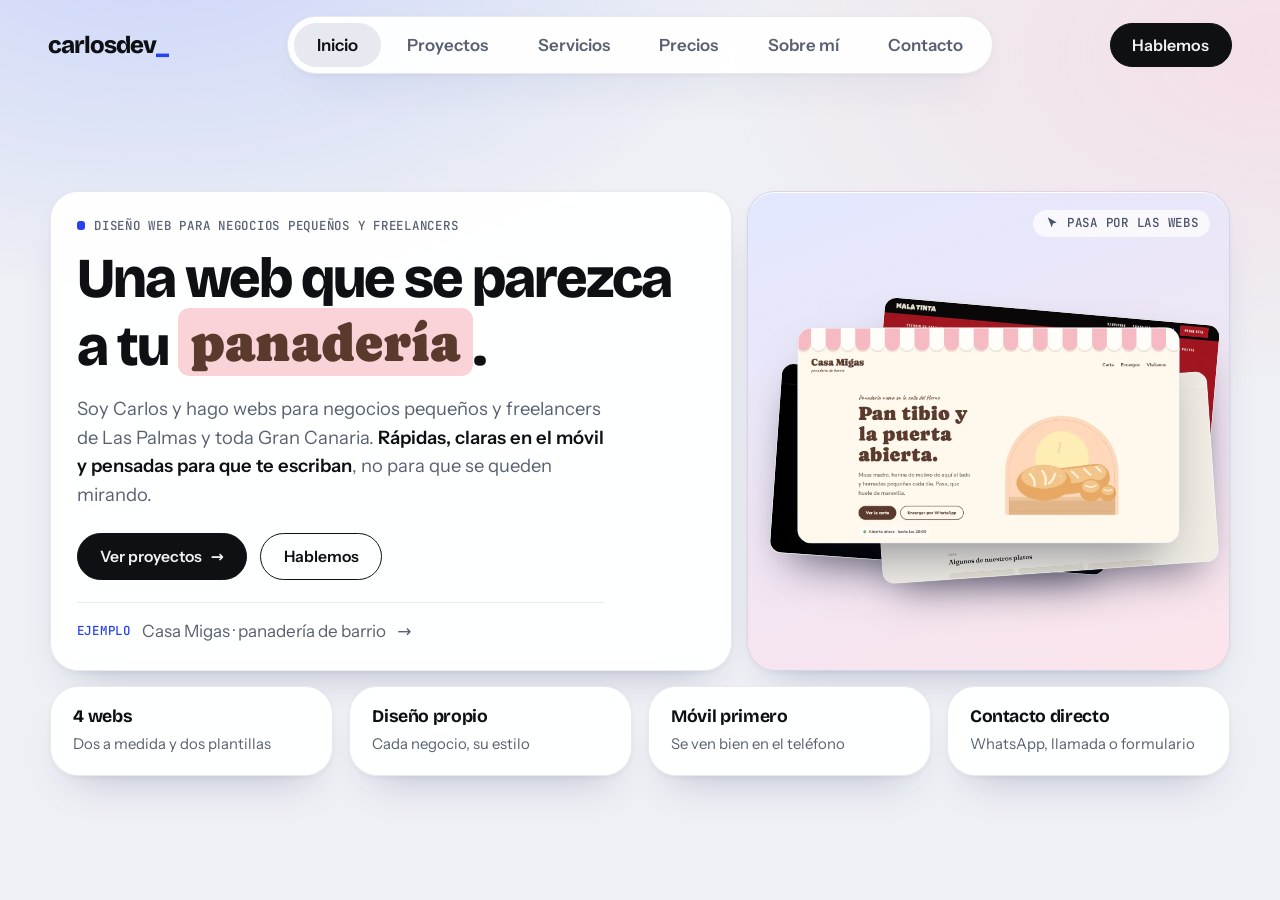
==== commit 731c88a8: "Precios: diseño web desde 80 €, a medida desde 120 €" ====
--- a/index.html
+++ b/index.html
@@ -611,14 +611,14 @@
         <div class="card plan s4">
           <p class="tag mono">Diseño web</p>
           <p class="plan__desc">Te diseño la web y te entrego los archivos listos para que la publiques tú.</p>
-          <p class="plan__price"><small>desde</small>50 €</p>
+          <p class="plan__price"><small>desde</small>80 €</p>
           <p class="plan__note">Solo la web en HTML, sin subirla ni asesoramiento</p>
           <ul><li>Diseño adaptado a tu negocio</li><li>Tus textos, tus fotos y tus colores</li><li>Entrega de los archivos HTML</li></ul>
         </div>
         <div class="card plan s4">
           <p class="tag mono">A medida</p>
           <p class="plan__desc">Diseño propio desde cero, como Mala Tinta o Casa Migas: la web que solo podría ser tuya.</p>
-          <p class="plan__price"><small>desde</small>80 €</p>
+          <p class="plan__price"><small>desde</small>120 €</p>
           <p class="plan__note">Precio variable según el encargo</p>
           <ul><li>Paleta, tipografías e ilustraciones propias</li><li>Secciones pensadas para tu negocio</li><li>Ajustes hasta que te convenza</li></ul>
         </div>
@@ -694,7 +694,7 @@
           <div class="faq__list">
             <details>
               <summary>¿Cuánto cuesta una web?</summary>
-              <p>El diseño web empieza en 50 € y una web a medida en 80 €; el precio final depende de cuántas secciones y qué necesites. Cuéntame tu caso y te doy un precio cerrado antes de empezar.</p>
+              <p>El diseño web empieza en 80 € y una web a medida en 120 €; el precio final depende de cuántas secciones y qué necesites. Cuéntame tu caso y te doy un precio cerrado antes de empezar.</p>
             </details>
             <details>
               <summary>¿Cuánto tarda?</summary>
--- a/fonts/fonts.css
+++ b/fonts/fonts.css
@@ -0,0 +1,290 @@
+/* Tipografías servidas desde la propia web (no desde Google): nadie recibe la IP de los visitantes.
+   Origen: Google Fonts (licencia SIL Open Font License). Solo subconjuntos latin y latin-ext. */
+
+/* Barlow · latin-ext */
+@font-face {
+  font-family: 'Barlow';
+  font-style: normal;
+  font-weight: 600;
+  font-display: swap;
+  src: url(barlow-600-latin-ext.woff2) format('woff2');
+  unicode-range: U+0100-02BA, U+02BD-02C5, U+02C7-02CC, U+02CE-02D7, U+02DD-02FF, U+0304, U+0308, U+0329, U+1D00-1DBF, U+1E00-1E9F, U+1EF2-1EFF, U+2020, U+20A0-20AB, U+20AD-20C4, U+2113, U+2C60-2C7F, U+A720-A7FF;
+}
+
+/* Barlow · latin */
+@font-face {
+  font-family: 'Barlow';
+  font-style: normal;
+  font-weight: 600;
+  font-display: swap;
+  src: url(barlow-600-latin.woff2) format('woff2');
+  unicode-range: U+0000-00FF, U+0131, U+0152-0153, U+02BB-02BC, U+02C6, U+02DA, U+02DC, U+0304, U+0308, U+0329, U+2000-206F, U+20AC, U+2122, U+2191, U+2193, U+2212, U+2215, U+FEFF, U+FFFD;
+}
+
+/* Bricolage Grotesque · latin-ext */
+@font-face {
+  font-family: 'Bricolage Grotesque';
+  font-style: normal;
+  font-weight: 400 800;
+  font-stretch: 100%;
+  font-display: swap;
+  src: url(bricolage-grotesque-400-800-latin-ext.woff2) format('woff2');
+  unicode-range: U+0100-02BA, U+02BD-02C5, U+02C7-02CC, U+02CE-02D7, U+02DD-02FF, U+0304, U+0308, U+0329, U+1D00-1DBF, U+1E00-1E9F, U+1EF2-1EFF, U+2020, U+20A0-20AB, U+20AD-20C4, U+2113, U+2C60-2C7F, U+A720-A7FF;
+}
+
+/* Bricolage Grotesque · latin */
+@font-face {
+  font-family: 'Bricolage Grotesque';
+  font-style: normal;
+  font-weight: 400 800;
+  font-stretch: 100%;
+  font-display: swap;
+  src: url(bricolage-grotesque-400-800-latin.woff2) format('woff2');
+  unicode-range: U+0000-00FF, U+0131, U+0152-0153, U+02BB-02BC, U+02C6, U+02DA, U+02DC, U+0304, U+0308, U+0329, U+2000-206F, U+20AC, U+2122, U+2191, U+2193, U+2212, U+2215, U+FEFF, U+FFFD;
+}
+
+/* Caprasimo · latin-ext */
+@font-face {
+  font-family: 'Caprasimo';
+  font-style: normal;
+  font-weight: 400;
+  font-display: swap;
+  src: url(caprasimo-400-latin-ext.woff2) format('woff2');
+  unicode-range: U+0100-02BA, U+02BD-02C5, U+02C7-02CC, U+02CE-02D7, U+02DD-02FF, U+0304, U+0308, U+0329, U+1D00-1DBF, U+1E00-1E9F, U+1EF2-1EFF, U+2020, U+20A0-20AB, U+20AD-20C4, U+2113, U+2C60-2C7F, U+A720-A7FF;
+}
+
+/* Caprasimo · latin */
+@font-face {
+  font-family: 'Caprasimo';
+  font-style: normal;
+  font-weight: 400;
+  font-display: swap;
+  src: url(caprasimo-400-latin.woff2) format('woff2');
+  unicode-range: U+0000-00FF, U+0131, U+0152-0153, U+02BB-02BC, U+02C6, U+02DA, U+02DC, U+0304, U+0308, U+0329, U+2000-206F, U+20AC, U+2122, U+2191, U+2193, U+2212, U+2215, U+FEFF, U+FFFD;
+}
+
+/* Fraunces · latin-ext */
+@font-face {
+  font-family: 'Fraunces';
+  font-style: normal;
+  font-weight: 600;
+  font-display: swap;
+  src: url(fraunces-600-latin-ext.woff2) format('woff2');
+  unicode-range: U+0100-02BA, U+02BD-02C5, U+02C7-02CC, U+02CE-02D7, U+02DD-02FF, U+0304, U+0308, U+0329, U+1D00-1DBF, U+1E00-1E9F, U+1EF2-1EFF, U+2020, U+20A0-20AB, U+20AD-20C4, U+2113, U+2C60-2C7F, U+A720-A7FF;
+}
+
+/* Fraunces · latin */
+@font-face {
+  font-family: 'Fraunces';
+  font-style: normal;
+  font-weight: 600;
+  font-display: swap;
+  src: url(fraunces-600-latin.woff2) format('woff2');
+  unicode-range: U+0000-00FF, U+0131, U+0152-0153, U+02BB-02BC, U+02C6, U+02DA, U+02DC, U+0304, U+0308, U+0329, U+2000-206F, U+20AC, U+2122, U+2191, U+2193, U+2212, U+2215, U+FEFF, U+FFFD;
+}
+
+/* Grenze Gotisch · latin-ext */
+@font-face {
+  font-family: 'Grenze Gotisch';
+  font-style: normal;
+  font-weight: 900;
+  font-display: swap;
+  src: url(grenze-gotisch-900-latin-ext.woff2) format('woff2');
+  unicode-range: U+0100-02BA, U+02BD-02C5, U+02C7-02CC, U+02CE-02D7, U+02DD-02FF, U+0304, U+0308, U+0329, U+1D00-1DBF, U+1E00-1E9F, U+1EF2-1EFF, U+2020, U+20A0-20AB, U+20AD-20C4, U+2113, U+2C60-2C7F, U+A720-A7FF;
+}
+
+/* Grenze Gotisch · latin */
+@font-face {
+  font-family: 'Grenze Gotisch';
+  font-style: normal;
+  font-weight: 900;
+  font-display: swap;
+  src: url(grenze-gotisch-900-latin.woff2) format('woff2');
+  unicode-range: U+0000-00FF, U+0131, U+0152-0153, U+02BB-02BC, U+02C6, U+02DA, U+02DC, U+0304, U+0308, U+0329, U+2000-206F, U+20AC, U+2122, U+2191, U+2193, U+2212, U+2215, U+FEFF, U+FFFD;
+}
+
+/* Instrument Sans · latin-ext */
+@font-face {
+  font-family: 'Instrument Sans';
+  font-style: normal;
+  font-weight: 400;
+  font-stretch: 100%;
+  font-display: swap;
+  src: url(instrument-sans-400-latin-ext.woff2) format('woff2');
+  unicode-range: U+0100-02BA, U+02BD-02C5, U+02C7-02CC, U+02CE-02D7, U+02DD-02FF, U+0304, U+0308, U+0329, U+1D00-1DBF, U+1E00-1E9F, U+1EF2-1EFF, U+2020, U+20A0-20AB, U+20AD-20C4, U+2113, U+2C60-2C7F, U+A720-A7FF;
+}
+
+/* Instrument Sans · latin */
+@font-face {
+  font-family: 'Instrument Sans';
+  font-style: normal;
+  font-weight: 400;
+  font-stretch: 100%;
+  font-display: swap;
+  src: url(instrument-sans-400-latin.woff2) format('woff2');
+  unicode-range: U+0000-00FF, U+0131, U+0152-0153, U+02BB-02BC, U+02C6, U+02DA, U+02DC, U+0304, U+0308, U+0329, U+2000-206F, U+20AC, U+2122, U+2191, U+2193, U+2212, U+2215, U+FEFF, U+FFFD;
+}
+
+/* Instrument Sans · latin-ext */
+@font-face {
+  font-family: 'Instrument Sans';
+  font-style: normal;
+  font-weight: 500;
+  font-stretch: 100%;
+  font-display: swap;
+  src: url(instrument-sans-400-latin-ext.woff2) format('woff2');
+  unicode-range: U+0100-02BA, U+02BD-02C5, U+02C7-02CC, U+02CE-02D7, U+02DD-02FF, U+0304, U+0308, U+0329, U+1D00-1DBF, U+1E00-1E9F, U+1EF2-1EFF, U+2020, U+20A0-20AB, U+20AD-20C4, U+2113, U+2C60-2C7F, U+A720-A7FF;
+}
+
+/* Instrument Sans · latin */
+@font-face {
+  font-family: 'Instrument Sans';
+  font-style: normal;
+  font-weight: 500;
+  font-stretch: 100%;
+  font-display: swap;
+  src: url(instrument-sans-400-latin.woff2) format('woff2');
+  unicode-range: U+0000-00FF, U+0131, U+0152-0153, U+02BB-02BC, U+02C6, U+02DA, U+02DC, U+0304, U+0308, U+0329, U+2000-206F, U+20AC, U+2122, U+2191, U+2193, U+2212, U+2215, U+FEFF, U+FFFD;
+}
+
+/* Instrument Sans · latin-ext */
+@font-face {
+  font-family: 'Instrument Sans';
+  font-style: normal;
+  font-weight: 600;
+  font-stretch: 100%;
+  font-display: swap;
+  src: url(instrument-sans-400-latin-ext.woff2) format('woff2');
+  unicode-range: U+0100-02BA, U+02BD-02C5, U+02C7-02CC, U+02CE-02D7, U+02DD-02FF, U+0304, U+0308, U+0329, U+1D00-1DBF, U+1E00-1E9F, U+1EF2-1EFF, U+2020, U+20A0-20AB, U+20AD-20C4, U+2113, U+2C60-2C7F, U+A720-A7FF;
+}
+
+/* Instrument Sans · latin */
+@font-face {
+  font-family: 'Instrument Sans';
+  font-style: normal;
+  font-weight: 600;
+  font-stretch: 100%;
+  font-display: swap;
+  src: url(instrument-sans-400-latin.woff2) format('woff2');
+  unicode-range: U+0000-00FF, U+0131, U+0152-0153, U+02BB-02BC, U+02C6, U+02DA, U+02DC, U+0304, U+0308, U+0329, U+2000-206F, U+20AC, U+2122, U+2191, U+2193, U+2212, U+2215, U+FEFF, U+FFFD;
+}
+
+/* JetBrains Mono · latin-ext */
+@font-face {
+  font-family: 'JetBrains Mono';
+  font-style: normal;
+  font-weight: 500;
+  font-display: swap;
+  src: url(jetbrains-mono-500-latin-ext.woff2) format('woff2');
+  unicode-range: U+0100-02BA, U+02BD-02C5, U+02C7-02CC, U+02CE-02D7, U+02DD-02FF, U+0304, U+0308, U+0329, U+1D00-1DBF, U+1E00-1E9F, U+1EF2-1EFF, U+2020, U+20A0-20AB, U+20AD-20C4, U+2113, U+2C60-2C7F, U+A720-A7FF;
+}
+
+/* JetBrains Mono · latin */
+@font-face {
+  font-family: 'JetBrains Mono';
+  font-style: normal;
+  font-weight: 500;
+  font-display: swap;
+  src: url(jetbrains-mono-500-latin.woff2) format('woff2');
+  unicode-range: U+0000-00FF, U+0131, U+0152-0153, U+02BB-02BC, U+02C6, U+02DA, U+02DC, U+0304, U+0308, U+0329, U+2000-206F, U+20AC, U+2122, U+2191, U+2193, U+2212, U+2215, U+FEFF, U+FFFD;
+}
+
+/* Jost · latin-ext */
+@font-face {
+  font-family: 'Jost';
+  font-style: normal;
+  font-weight: 300;
+  font-display: swap;
+  src: url(jost-300-latin-ext.woff2) format('woff2');
+  unicode-range: U+0100-02BA, U+02BD-02C5, U+02C7-02CC, U+02CE-02D7, U+02DD-02FF, U+0304, U+0308, U+0329, U+1D00-1DBF, U+1E00-1E9F, U+1EF2-1EFF, U+2020, U+20A0-20AB, U+20AD-20C4, U+2113, U+2C60-2C7F, U+A720-A7FF;
+}
+
+/* Jost · latin */
+@font-face {
+  font-family: 'Jost';
+  font-style: normal;
+  font-weight: 300;
+  font-display: swap;
+  src: url(jost-300-latin.woff2) format('woff2');
+  unicode-range: U+0000-00FF, U+0131, U+0152-0153, U+02BB-02BC, U+02C6, U+02DA, U+02DC, U+0304, U+0308, U+0329, U+2000-206F, U+20AC, U+2122, U+2191, U+2193, U+2212, U+2215, U+FEFF, U+FFFD;
+}
+
+/* Jost · latin-ext */
+@font-face {
+  font-family: 'Jost';
+  font-style: normal;
+  font-weight: 400;
+  font-display: swap;
+  src: url(jost-300-latin-ext.woff2) format('woff2');
+  unicode-range: U+0100-02BA, U+02BD-02C5, U+02C7-02CC, U+02CE-02D7, U+02DD-02FF, U+0304, U+0308, U+0329, U+1D00-1DBF, U+1E00-1E9F, U+1EF2-1EFF, U+2020, U+20A0-20AB, U+20AD-20C4, U+2113, U+2C60-2C7F, U+A720-A7FF;
+}
+
+/* Jost · latin */
+@font-face {
+  font-family: 'Jost';
+  font-style: normal;
+  font-weight: 400;
+  font-display: swap;
+  src: url(jost-300-latin.woff2) format('woff2');
+  unicode-range: U+0000-00FF, U+0131, U+0152-0153, U+02BB-02BC, U+02C6, U+02DA, U+02DC, U+0304, U+0308, U+0329, U+2000-206F, U+20AC, U+2122, U+2191, U+2193, U+2212, U+2215, U+FEFF, U+FFFD;
+}
+
+/* Nunito · latin-ext */
+@font-face {
+  font-family: 'Nunito';
+  font-style: normal;
+  font-weight: 700;
+  font-display: swap;
+  src: url(nunito-700-latin-ext.woff2) format('woff2');
+  unicode-range: U+0100-02BA, U+02BD-02C5, U+02C7-02CC, U+02CE-02D7, U+02DD-02FF, U+0304, U+0308, U+0329, U+1D00-1DBF, U+1E00-1E9F, U+1EF2-1EFF, U+2020, U+20A0-20AB, U+20AD-20C4, U+2113, U+2C60-2C7F, U+A720-A7FF;
+}
+
+/* Nunito · latin */
+@font-face {
+  font-family: 'Nunito';
+  font-style: normal;
+  font-weight: 700;
+  font-display: swap;
+  src: url(nunito-700-latin.woff2) format('woff2');
+  unicode-range: U+0000-00FF, U+0131, U+0152-0153, U+02BB-02BC, U+02C6, U+02DA, U+02DC, U+0304, U+0308, U+0329, U+2000-206F, U+20AC, U+2122, U+2191, U+2193, U+2212, U+2215, U+FEFF, U+FFFD;
+}
+
+/* Rubik Wet Paint · latin-ext */
+@font-face {
+  font-family: 'Rubik Wet Paint';
+  font-style: normal;
+  font-weight: 400;
+  font-display: swap;
+  src: url(rubik-wet-paint-400-latin-ext.woff2) format('woff2');
+  unicode-range: U+0100-02BA, U+02BD-02C5, U+02C7-02CC, U+02CE-02D7, U+02DD-02FF, U+0304, U+0308, U+0329, U+1D00-1DBF, U+1E00-1E9F, U+1EF2-1EFF, U+2020, U+20A0-20AB, U+20AD-20C4, U+2113, U+2C60-2C7F, U+A720-A7FF;
+}
+
+/* Rubik Wet Paint · latin */
+@font-face {
+  font-family: 'Rubik Wet Paint';
+  font-style: normal;
+  font-weight: 400;
+  font-display: swap;
+  src: url(rubik-wet-paint-400-latin.woff2) format('woff2');
+  unicode-range: U+0000-00FF, U+0131, U+0152-0153, U+02BB-02BC, U+02C6, U+02DA, U+02DC, U+0304, U+0308, U+0329, U+2000-206F, U+20AC, U+2122, U+2191, U+2193, U+2212, U+2215, U+FEFF, U+FFFD;
+}
+
+/* Work Sans · latin-ext */
+@font-face {
+  font-family: 'Work Sans';
+  font-style: normal;
+  font-weight: 500;
+  font-display: swap;
+  src: url(work-sans-500-latin-ext.woff2) format('woff2');
+  unicode-range: U+0100-02BA, U+02BD-02C5, U+02C7-02CC, U+02CE-02D7, U+02DD-02FF, U+0304, U+0308, U+0329, U+1D00-1DBF, U+1E00-1E9F, U+1EF2-1EFF, U+2020, U+20A0-20AB, U+20AD-20C4, U+2113, U+2C60-2C7F, U+A720-A7FF;
+}
+
+/* Work Sans · latin */
+@font-face {
+  font-family: 'Work Sans';
+  font-style: normal;
+  font-weight: 500;
+  font-display: swap;
+  src: url(work-sans-500-latin.woff2) format('woff2');
+  unicode-range: U+0000-00FF, U+0131, U+0152-0153, U+02BB-02BC, U+02C6, U+02DA, U+02DC, U+0304, U+0308, U+0329, U+2000-206F, U+20AC, U+2122, U+2191, U+2193, U+2212, U+2215, U+FEFF, U+FFFD;
+}
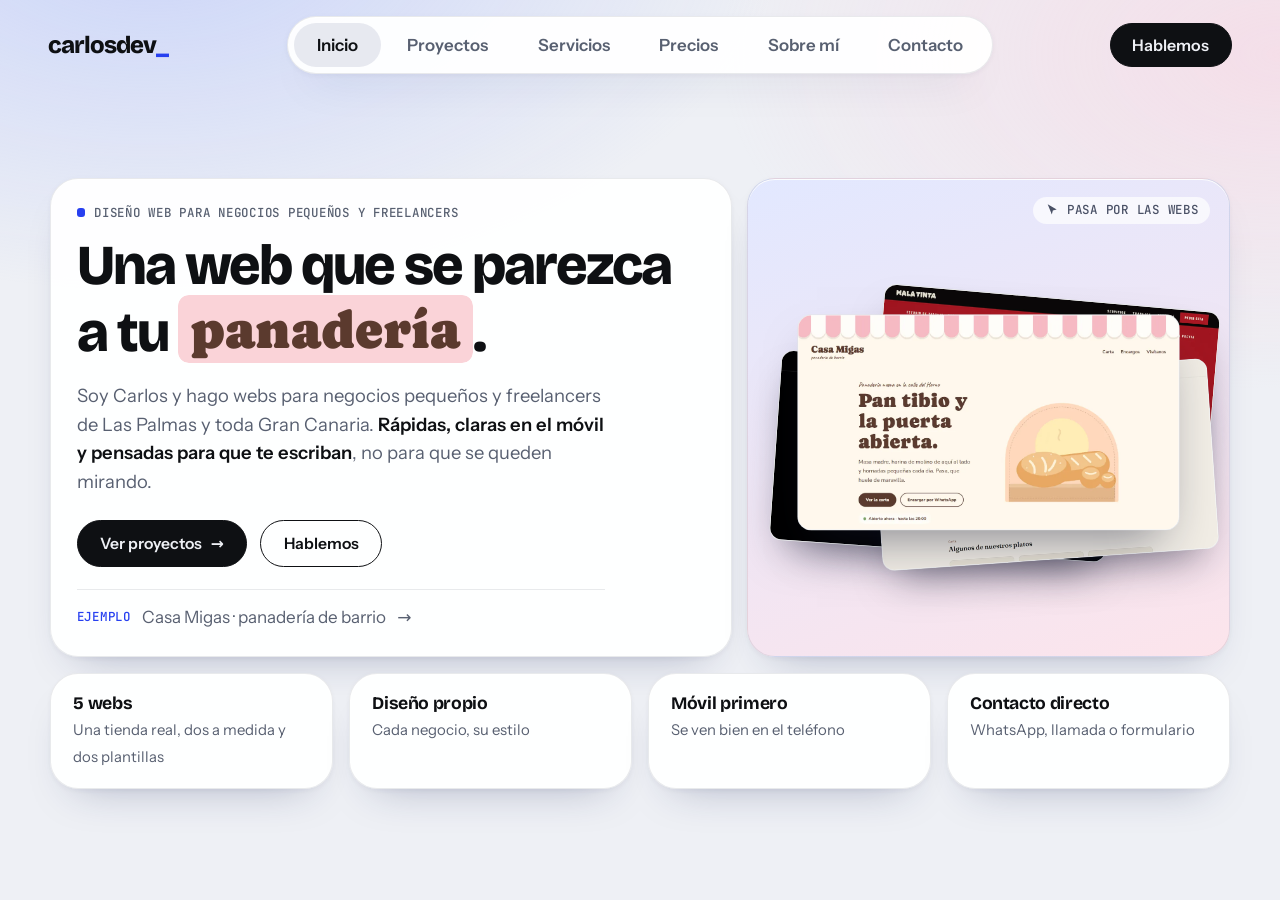
==== commit c2ac50d6: "Añade Toque Picante (cliente real) al portafolio" ====
--- a/index.html
+++ b/index.html
@@ -1,1182 +1,1226 @@
-<!doctype html>
-<html lang="es">
-<head>
-<meta charset="utf-8">
-<meta name="viewport" content="width=device-width, initial-scale=1, viewport-fit=cover">
-<meta name="color-scheme" content="light dark">
-<title>carlosdev — Webs para negocios pequeños y freelancers en Gran Canaria</title>
-<meta name="description" content="Soy Carlos y hago webs para negocios pequeños y freelancers de Las Palmas y toda Gran Canaria: diseño propio para cada negocio, pensadas para el móvil y con contacto directo.">
-<link rel="canonical" href="https://carlosdev-web.netlify.app/">
-<meta property="og:type" content="website">
-<meta property="og:locale" content="es_ES">
-<meta property="og:site_name" content="carlosdev">
-<meta property="og:url" content="https://carlosdev-web.netlify.app/">
-<meta property="og:title" content="carlosdev — Webs para negocios pequeños y freelancers en Gran Canaria">
-<meta property="og:description" content="Una web que se parezca a tu negocio. Cuatro proyectos: un estudio de tatuajes, una panadería, un salón y un restaurante.">
-<meta property="og:image" content="https://carlosdev-web.netlify.app/img/og.jpg">
-<meta property="og:image:width" content="1200">
-<meta property="og:image:height" content="630">
-<meta property="og:image:alt" content="carlosdev: webs para negocios pequeños y freelancers">
-<meta name="twitter:card" content="summary_large_image">
-<meta name="theme-color" content="#EEF0F5" media="(prefers-color-scheme: light)">
-<meta name="theme-color" content="#0B0D12" media="(prefers-color-scheme: dark)">
-<link rel="icon" href="data:image/svg+xml,<svg xmlns='http://www.w3.org/2000/svg' viewBox='0 0 32 32'><rect width='32' height='32' rx='8' fill='%230E1013'/><path d='M9 12l-4 4 4 4M23 12l4 4-4 4' fill='none' stroke='%23fff' stroke-width='2.4' stroke-linecap='round' stroke-linejoin='round'/><rect x='13' y='21' width='6' height='2.4' rx='1.2' fill='%238A99FF'/></svg>">
-<link rel="preload" href="fonts/bricolage-grotesque-400-800-latin.woff2" as="font" type="font/woff2" crossorigin>
-<link rel="preload" href="fonts/instrument-sans-400-latin.woff2" as="font" type="font/woff2" crossorigin>
-<link rel="stylesheet" href="fonts/fonts.css">
-<style>
-/* ───────── Tokens ───────── */
-:root{
-  color-scheme:light dark;
-  --bg:#EEF0F5;
-  --card:rgba(255,255,255,.94);
-  --solid:#FFFFFF;
-  --soft:#E7E9F0;
-  --ink:#0E1013;
-  --muted:#586071;
-  --line:rgba(20,26,48,.09);
-  --accent:#2740F0;
-  --accent-ink:#FFFFFF;
-  --sh:0 1px 0 rgba(255,255,255,.9) inset,0 22px 44px -26px rgba(30,40,90,.34),0 2px 6px rgba(30,40,90,.05);
-  --blob-a:rgba(160,180,255,.45);
-  --blob-b:rgba(255,196,214,.40);
-
-  --display:"Bricolage Grotesque",system-ui,sans-serif;
-  --body:"Instrument Sans",system-ui,sans-serif;
-  --mono:"JetBrains Mono",ui-monospace,Consolas,monospace;
-
-  --gut:clamp(1rem,4vw,3rem);
-  --gap:clamp(.7rem,1.2vw,1rem);
-  --r:clamp(20px,2.4vw,28px);
-  --top:5.6rem;           /* altura reservada para la cabecera */
-}
-@media (prefers-color-scheme:dark){
-  :root{
-    --bg:#0B0D12;
-    --card:rgba(24,28,39,.94);
-    --solid:#151925;
-    --soft:#1D2230;
-    --ink:#F1F3F6;
-    --muted:#A3AAB8;
-    --line:rgba(255,255,255,.10);
-    --accent:#8A99FF;
-    --accent-ink:#0B0D12;
-    --sh:0 1px 0 rgba(255,255,255,.05) inset,0 24px 48px -26px rgba(0,0,0,.85);
-    --blob-a:rgba(70,90,200,.30);
-    --blob-b:rgba(190,70,120,.20);
-  }
-}
-
-/* ───────── Base: sin scroll de página ───────── */
-*,*::before,*::after{box-sizing:border-box}
-html,body{height:100%;overflow:hidden;overscroll-behavior:none}
-html{-webkit-text-size-adjust:100%}
-body{
-  margin:0;background:var(--bg);color:var(--ink);
-  font:400 1.0625rem/1.55 var(--body);-webkit-font-smoothing:antialiased;
-}
-body::before{ /* manchas de color de fondo, muy suaves */
-  content:"";position:fixed;inset:0;z-index:-1;pointer-events:none;
-  background:
-    radial-gradient(900px 520px at 12% -8%,var(--blob-a),transparent 70%),
-    radial-gradient(800px 480px at 100% 6%,var(--blob-b),transparent 70%);
-}
-img{display:block;max-width:100%;height:auto}
-a{color:inherit}
-button{font:inherit;color:inherit}
-:focus-visible{outline:3px solid var(--accent);outline-offset:3px;border-radius:8px}
-::placeholder{color:var(--muted);opacity:.85}
-.sr-only{position:absolute;width:1px;height:1px;margin:-1px;padding:0;overflow:hidden;clip:rect(0 0 0 0);white-space:nowrap;border:0}
-.skip{position:absolute;left:1rem;top:-5rem;z-index:300;background:var(--ink);color:var(--bg);padding:.7rem 1.1rem;border-radius:999px;font-weight:600}
-.skip:focus{top:1rem}
-.mono{font:500 .78rem/1.3 var(--mono);letter-spacing:.06em;text-transform:uppercase}
-
-h1,h2,h3{font-family:var(--display);margin:0;letter-spacing:-.028em;text-wrap:balance}
-h1:focus,h2:focus{outline:none}
-h2{font-size:clamp(1.7rem,3.2vw,2.5rem);line-height:1.05;font-weight:700}
-h3{font-size:1.25rem;line-height:1.15;font-weight:700}
-
-/* ───────── Botones ───────── */
-.btn{
-  display:inline-flex;align-items:center;gap:.55rem;text-decoration:none;cursor:pointer;
-  font:600 .98rem/1 var(--body);padding:.9rem 1.4rem;border-radius:999px;border:1.5px solid var(--ink);
-  transition:transform .18s ease,background .18s,color .18s,border-color .18s;
-}
-.btn:hover{transform:translateY(-2px)}
-.btn:active{transform:none}
-.btn--solid{background:var(--ink);color:var(--bg)}
-.btn--solid:hover{background:var(--accent);border-color:var(--accent);color:var(--accent-ink)}
-.btn--ghost{background:transparent;color:var(--ink)}
-.btn--ghost:hover{background:var(--ink);color:var(--bg)}
-.btn__arrow{transition:transform .18s}
-.btn:hover .btn__arrow{transform:translate(2px,-2px)}
-
-/* ───────── Cabecera: logo + píldora ───────── */
-.top{
-  position:fixed;inset:0 0 auto 0;z-index:80;pointer-events:none;
-  display:grid;grid-template-columns:1fr auto 1fr;align-items:center;gap:1rem;padding:16px var(--gut);
-}
-.top > *{pointer-events:auto}
-.logo{justify-self:start;font:800 1.5rem/1 var(--display);letter-spacing:-.04em;text-decoration:none;white-space:nowrap;transition:color .3s}
-.logo::after{content:"_";color:var(--accent);animation:blink 1.1s steps(2,jump-none) infinite}
-@keyframes blink{50%{opacity:0}}
-html.warping .logo{color:#fff}
-.top__cta{justify-self:end;padding:.8rem 1.35rem;font-size:1rem}
-.pill{
-  position:relative;display:flex;gap:3px;padding:6px;border-radius:999px;
-  background:var(--card);
-  border:1px solid var(--line);box-shadow:var(--sh);
-}
-.pill a{
-  position:relative;z-index:1;padding:.85rem 1.45rem;border-radius:999px;white-space:nowrap;
-  font:600 1.05rem/1 var(--body);text-decoration:none;color:var(--muted);transition:color .2s;
-}
-.pill a:hover,.pill a.is-active{color:var(--ink)}
-.pill .s{display:none}
-.pill__ind{position:absolute;top:6px;bottom:6px;left:0;width:0;border-radius:999px;background:var(--soft);transition:transform .55s cubic-bezier(.8,0,.15,1),width .55s cubic-bezier(.8,0,.15,1)}
-
-/* ───────── Escenario de pantallas ───────── */
-.stage{position:fixed;inset:0;z-index:2;overflow:hidden;contain:strict}
-html.warping .stage{pointer-events:none}
-.page{
-  position:absolute;inset:0;visibility:hidden;display:flex;
-  padding:var(--top) var(--gut) 1.4rem;
-  overflow-y:auto;overflow-x:hidden;scrollbar-width:none;overscroll-behavior:contain;
-  will-change:transform;contain:layout paint style;
-}
-.page::-webkit-scrollbar{display:none}
-.page.is-active{visibility:visible}
-.page__in{width:100%;max-width:1180px;margin:auto}   /* margin:auto centra sin cortar el contenido si no cabe */
-.page__head{display:flex;justify-content:space-between;align-items:flex-end;gap:.6rem 2rem;flex-wrap:wrap;margin-bottom:clamp(.7rem,1.6vw,1.2rem)}
-.hint{display:inline-flex;align-items:center;gap:.5rem;color:var(--muted)}
-.hint svg{width:.9rem;height:.9rem;fill:currentColor}
-
-/* Líneas de velocidad y velo oscuro durante el cambio de pantalla */
-.warp{position:fixed;inset:0;z-index:1;pointer-events:none;opacity:0;overflow:hidden;
-  background:radial-gradient(120% 90% at 50% 50%,rgba(16,20,48,.62),rgba(6,8,20,.94))}
-.streak{position:absolute;left:0;border-radius:2px;will-change:transform;backface-visibility:hidden}
-
-/* ───────── Bento ───────── */
-.bento{display:grid;grid-template-columns:repeat(12,minmax(0,1fr));gap:var(--gap)}
-.card{
-  position:relative;grid-column:span var(--s,12);min-width:0;
-  padding:clamp(1.1rem,2vw,1.7rem);border-radius:var(--r);
-  background:var(--card);
-  border:1px solid var(--line);box-shadow:var(--sh);
-}
-.s3{--s:3}.s4{--s:4}.s5{--s:5}.s6{--s:6}.s7{--s:7}.s8{--s:8}
-.tag{display:inline-flex;align-items:center;gap:.55rem;margin:0 0 1rem;color:var(--muted)}
-.tag::before{content:"";width:.55rem;height:.55rem;border-radius:3px;background:var(--accent)}
-
-
-/* ───────── Inicio ───────── */
-.hero{display:flex;flex-direction:column;justify-content:center}
-.hero__title{font-weight:800;font-size:clamp(2.3rem,4.4vw,4rem);line-height:1.04;letter-spacing:-.035em;margin:0 0 1.2rem}
-.swap{
-  position:relative;display:inline-block;vertical-align:bottom;height:1.2em;overflow:hidden;
-  border-radius:.2em;transition:width .6s cubic-bezier(.2,.8,.2,1);
-}
-.swap__w{
-  position:absolute;left:0;top:0;height:100%;display:flex;align-items:center;white-space:nowrap;
-  padding:0 .24em;border-radius:.2em;font-size:.94em;letter-spacing:0;
-  opacity:0;transform:translateY(105%);
-  transition:transform .6s cubic-bezier(.2,.8,.2,1),opacity .35s;
-}
-.swap__w.is-on{opacity:1;transform:none}
-.swap__w.is-out{opacity:0;transform:translateY(-105%)}
-.swap__w[data-s="panaderia"]{font-family:"Caprasimo",serif;font-weight:400;background:#FAD3D8;color:#5B3A2E}
-.swap__w[data-s="tatuaje"]{font-family:"Rubik Wet Paint",sans-serif;font-weight:400;background:#C1121F;color:#050404;font-size:.9em}
-.swap__w[data-s="peluqueria"]{font-family:"Jost",sans-serif;font-weight:300;letter-spacing:.02em;background:#000;color:#C9AE7C}
-.swap__w[data-s="restaurante"]{font-family:"Fraunces",serif;font-weight:600;background:#F2EEE3;color:#B54A24;box-shadow:inset 0 0 0 2px #B54A24}
-.swap__w[data-s="marca"]{font-family:var(--display);font-weight:800;background:var(--ink);color:var(--bg)}
-.hero__lede{font-size:clamp(1rem,1.5vw,1.15rem);color:var(--muted);max-width:33rem;margin:0 0 1.5rem}
-.hero__lede strong{color:var(--ink);font-weight:600}
-.hero__cta{display:flex;gap:.8rem;flex-wrap:wrap}
-.swap-cap{
-  display:inline-flex;align-items:center;gap:.7rem;flex-wrap:wrap;margin-top:1.4rem;text-decoration:none;color:var(--muted);
-  border-top:1px solid var(--line);padding-top:.9rem;max-width:33rem;transition:color .15s;cursor:pointer;
-}
-.swap-cap:hover{color:var(--ink)}
-.swap-cap .mono{color:var(--accent)}
-.swap-cap__text{transition:opacity .3s}
-
-.card--deck{display:grid;align-items:center;padding:0;overflow:hidden;background:linear-gradient(160deg,#E2E8FF 0%,#FCE4EB 100%)}
-@media (prefers-color-scheme:dark){.card--deck{background:linear-gradient(160deg,#1A2145 0%,#2B1A2C 100%)}}
-.card--deck .hint{position:absolute;right:1.2rem;top:1.1rem;z-index:10;color:#4a5166;background:rgba(255,255,255,.7);padding:.35rem .7rem;border-radius:999px}
-@media (prefers-color-scheme:dark){.card--deck .hint{color:#c6cbe0;background:rgba(0,0,0,.35)}}
-.deck{position:relative;width:100%;height:100%;min-height:clamp(16rem,34vh,26rem)}
-.deck__card{
-  position:absolute;left:11%;top:50%;translate:0 -50%;width:78%;display:block;border-radius:14px;overflow:hidden;cursor:pointer;
-  background:var(--solid);border:1px solid var(--line);padding:0;
-  box-shadow:0 24px 46px -18px rgba(20,24,50,.5);
-  transform:translate(var(--x),var(--y)) rotate(var(--r)) scale(.9);
-  transition:transform .9s cubic-bezier(.2,.8,.2,1),filter .6s;filter:saturate(.85);
-}
-.deck__card img{width:100%;aspect-ratio:16/9;object-fit:cover}
-.deck__card:nth-child(1){--x:-16%;--y:-8%;--r:-6deg;z-index:1}
-.deck__card:nth-child(2){--x:15%;--y:-12%;--r:5deg;z-index:2}
-.deck__card:nth-child(3){--x:-12%;--y:18%;--r:4deg;z-index:3}
-.deck__card:nth-child(4){--x:15%;--y:22%;--r:-4deg;z-index:4}
-.deck__card.is-active{z-index:6;transform:translate(0,2%) rotate(0) scale(1.02);filter:none}
-
-.fact{padding:clamp(.9rem,1.6vw,1.2rem) clamp(1rem,1.8vw,1.4rem)}
-.fact b{display:block;font:700 1.1rem/1.2 var(--display);letter-spacing:-.02em;margin-bottom:.15rem}
-.fact span{color:var(--muted);font-size:.93rem}
-
-/* ───────── Proyectos ───────── */
-.stagebox{position:relative;background:var(--stage,#ddd);overflow:hidden;transition:background .4s}
-.stagebox--tatuaje{--stage:radial-gradient(120% 100% at 20% 0%,#7D0B14 0%,#1A0C0E 62%)}
-.stagebox--panaderia{--stage:linear-gradient(135deg,#FFEFD9 0%,#FAD3D8 100%)}
-.stagebox--salon{--stage:radial-gradient(110% 100% at 80% 0%,#3a2f1d 0%,#0a0a0a 60%)}
-.stagebox--restaurante{--stage:#E4DCC8}
-.stagebox--restaurante.is-dark{--stage:#17140F}
-.browser{border-radius:12px;overflow:hidden;background:#15171c;box-shadow:0 22px 50px -20px rgba(0,0,0,.6)}
-.browser__bar{display:flex;align-items:center;gap:.4rem;padding:.5rem .8rem;background:#1d2027}
-.browser__bar i{width:.6rem;height:.6rem;border-radius:50%;background:#3a3f4a}
-.browser__bar span{margin-left:.6rem;flex:1;min-width:0;padding:.18rem .7rem;border-radius:999px;background:#12141a;color:#aab1bd;font:500 .72rem/1.4 var(--mono);white-space:nowrap;overflow:hidden;text-overflow:ellipsis}
-.browser img{width:100%;aspect-ratio:16/9;object-fit:cover}
-.phone{
-  position:absolute;right:clamp(.8rem,2.4vw,1.6rem);bottom:clamp(.8rem,2vw,1.2rem);width:25%;max-width:150px;
-  border-radius:clamp(14px,2vw,20px);border:clamp(3px,.45vw,5px) solid #0b0c10;background:#0b0c10;overflow:hidden;
-  box-shadow:0 20px 40px -14px rgba(0,0,0,.7);transition:transform .6s cubic-bezier(.2,.8,.2,1);
-}
-.phone img{width:100%;aspect-ratio:360/670;object-fit:cover}
-
-.tile{
-  display:flex;flex-direction:column;padding:0;overflow:hidden;text-align:left;cursor:pointer;
-  transition:transform .4s cubic-bezier(.2,.8,.2,1),box-shadow .4s;
-}
-.tile:hover{transform:translateY(-6px)}
-.tile .stagebox{flex:1;min-height:clamp(260px,44vh,430px);padding:clamp(.9rem,1.6vw,1.3rem)}
-.tile .browser{transition:transform .7s cubic-bezier(.2,.8,.2,1)}
-.tile:hover .browser{transform:translateY(-3%) scale(1.03)}
-.tile .phone{width:46%;max-width:none;right:clamp(.7rem,1.4vw,1.1rem);bottom:clamp(.7rem,1.4vw,1.1rem)}
-.tile:hover .phone{transform:translateY(-8px)}
-.tile__foot{display:flex;flex-direction:column;align-items:flex-start;gap:.7rem;padding:1rem 1.2rem 1.15rem;background:var(--solid)}
-.tile__foot h3{font-size:1.25rem}
-.tile__foot p{margin:.1rem 0 0;color:var(--muted);font-size:.93rem;line-height:1.35}
-.chip{display:inline-flex;align-items:center;gap:.4rem;font:600 .85rem/1 var(--body);padding:.55rem .95rem;border-radius:999px;border:1px solid var(--line);white-space:nowrap;transition:background .2s,color .2s}
-.tile:hover .chip{background:var(--ink);color:var(--bg)}
-.badge{display:inline-block;padding:.28rem .7rem;border-radius:999px;font:600 .72rem/1.2 var(--mono);letter-spacing:.06em;text-transform:uppercase}
-.badge--demo{background:var(--accent);color:var(--accent-ink)}
-.badge--tpl{border:1.5px solid var(--ink)}
-.note{margin:.9rem .4rem 0;color:var(--muted);font-size:.95rem}
-
-/* ───────── Detalle de proyecto (diálogo) ───────── */
-.case{
-  position:fixed;border:0;padding:0;background:var(--solid);color:var(--ink);border-radius:clamp(22px,3vw,32px);
-  width:min(1080px,calc(100% - 1.6rem));max-height:calc(100dvh - 1.6rem);overflow:hidden;
-  box-shadow:0 50px 120px -30px rgba(0,0,0,.65);
-}
-.case::backdrop{background:rgba(10,12,20,.55);-webkit-backdrop-filter:blur(8px);backdrop-filter:blur(8px)}
-.case[open]{animation:pop .4s cubic-bezier(.2,.8,.2,1)}
-@keyframes pop{from{opacity:0;transform:translateY(22px) scale(.97)}}
-.case__close{
-  position:absolute;top:.9rem;right:.9rem;z-index:5;width:2.6rem;height:2.6rem;border-radius:50%;cursor:pointer;
-  display:grid;place-items:center;background:var(--solid);border:1px solid var(--line);box-shadow:var(--sh);transition:transform .2s;
-}
-.case__close:hover{transform:rotate(90deg)}
-.case__close svg{width:1rem;height:1rem;stroke:currentColor;stroke-width:2.2;fill:none;stroke-linecap:round}
-.case__inner{max-height:calc(100dvh - 1.6rem);overflow:auto;display:grid;grid-template-columns:minmax(0,1.15fr) minmax(0,1fr)}
-.case__media{padding:clamp(.9rem,2vw,1.4rem);display:flex;flex-direction:column;justify-content:center;gap:1rem}
-.case__media .stagebox{border-radius:calc(var(--r) - 4px);padding:clamp(1rem,2.4vw,1.8rem) clamp(1rem,2.4vw,1.8rem) clamp(2.4rem,5vw,3.6rem)}
-.case__body{padding:clamp(1.6rem,3.4vw,2.8rem);padding-top:clamp(3.4rem,4vw,3.6rem)}
-.project__tags{display:flex;align-items:center;gap:.8rem;flex-wrap:wrap;margin:0 0 .9rem;color:var(--muted)}
-.case h3{font-size:clamp(2rem,3.6vw,2.7rem);margin-bottom:.8rem}
-.project__lede{font-size:1.1rem;margin:0 0 1.3rem;color:var(--muted)}
-.feat{list-style:none;margin:0 0 1.4rem;padding:0;display:grid;gap:.55rem}
-.feat li{position:relative;padding-left:1.7rem}
-.feat li::before{content:"";position:absolute;left:0;top:.5em;width:.75rem;height:.75rem;border-radius:3px;background:var(--accent);transform:rotate(45deg) scale(.8)}
-.specs{display:grid;gap:.8rem;margin:0 0 1.6rem;padding:1.1rem 0;border-block:1px solid var(--line)}
-.specs div{display:grid;grid-template-columns:6.5rem 1fr;gap:.8rem;align-items:center}
-.specs dt{color:var(--muted)}
-.specs dd{margin:0;font-size:.97rem}
-.sw{display:flex;gap:.4rem}
-.sw i{width:1.45rem;height:1.45rem;border-radius:50%;background:var(--c);box-shadow:inset 0 0 0 1px rgba(128,128,128,.4)}
-.modes{display:inline-flex;align-self:flex-start;gap:.3rem;padding:.25rem;border:1px solid var(--line);border-radius:999px;background:var(--soft)}
-.modes button{border:0;background:none;color:var(--muted);font:600 .85rem var(--body);padding:.4rem .9rem;border-radius:999px;cursor:pointer;transition:background .15s,color .15s}
-.modes button[aria-pressed="true"]{background:var(--ink);color:var(--bg)}
-
-/* ───────── Servicios ───────── */
-.svc svg{width:1.9rem;height:1.9rem;margin-bottom:.8rem;stroke:var(--accent);fill:none;stroke-width:1.7;stroke-linecap:round;stroke-linejoin:round}
-.svc h3{font-size:1.15rem;margin-bottom:.4rem}
-.svc p{margin:0;color:var(--muted);max-width:30rem;font-size:.98rem}
-.svc{transition:transform .3s cubic-bezier(.2,.8,.2,1)}
-.svc:hover{transform:translateY(-4px)}
-.dots{position:absolute;right:1.3rem;top:1.3rem;display:flex;gap:.3rem}
-.dots i{width:.85rem;height:.85rem;border-radius:50%;background:var(--c)}
-
-/* ───────── Precios y proceso ───────── */
-.plan{display:flex;flex-direction:column}
-.plan .tag{margin-bottom:.6rem}
-.plan__desc{margin:0 0 .9rem;color:var(--muted);font-size:.95rem}
-.plan__price{margin:0 0 .9rem;font:800 clamp(2.1rem,3.4vw,2.7rem)/1 var(--display);letter-spacing:-.04em}
-.plan__price small{display:block;margin-bottom:.2rem;font:500 .75rem/1 var(--mono);letter-spacing:.06em;text-transform:uppercase;color:var(--muted)}
-.plan__price span{font:500 1rem var(--body);letter-spacing:0;color:var(--muted)}
-.plan__note{margin:-.45rem 0 .9rem;color:var(--muted);font-size:.85rem}
-.plan ul{list-style:none;margin:auto 0 0;padding:.9rem 0 0;border-top:1px solid var(--line);display:grid;gap:.45rem;font-size:.95rem}
-.plan li{position:relative;padding-left:1.4rem}
-.plan li::before{content:"";position:absolute;left:.1rem;top:.45em;width:.7rem;height:.4rem;border-left:2px solid var(--accent);border-bottom:2px solid var(--accent);transform:rotate(-45deg)}
-.steps{list-style:none;margin:0;padding:0;counter-reset:s;display:grid;grid-template-columns:repeat(4,1fr);gap:1.2rem}
-.step{counter-increment:s;position:relative;padding-top:1.3rem;border-top:2px solid var(--ink)}
-.step::before{content:counter(s,decimal-leading-zero);position:absolute;top:-.72rem;left:0;padding-right:.7rem;background:var(--solid);font:500 .8rem/1 var(--mono);color:var(--accent)}
-.step h3{font-size:1.1rem;margin-bottom:.3rem}
-.step p{margin:0;color:var(--muted);font-size:.93rem}
-.need{margin:1.1rem 0 0;padding:.8rem 1.1rem;border-radius:16px;background:var(--soft);font-size:.93rem}
-
-/* ───────── Sobre mí ───────── */
-.manifesto{grid-row:span 2}
-.manifesto p:not(.tag){margin:0 0 1rem;font:500 clamp(1rem,1.4vw,1.15rem)/1.45 var(--display);letter-spacing:-.01em;color:var(--muted);text-wrap:pretty}
-.manifesto p:not(.tag) b{color:var(--ink);font-weight:600}
-.manifesto small{display:block;margin-top:1.1rem;color:var(--muted);font-size:.9rem}
-.manifesto small i{color:var(--accent);font-style:normal}
-.me h2{margin-bottom:.9rem}
-.me p:not(.tag){margin:0 0 .85rem;color:var(--muted);font-size:1.02rem}
-.me h2 + p{color:var(--ink);font-size:1.15rem}
-.term{background:#0E1013;border-color:#232832;color:#E8EAEF;font:500 .88rem/1.85 var(--mono)}
-.term__bar{display:flex;gap:.4rem;margin-bottom:.8rem}
-.term__bar i{width:.65rem;height:.65rem;border-radius:50%;background:#3a3f4a}
-.term dl{margin:0;display:grid;grid-template-columns:auto 1fr;gap:0 1.2rem}
-.term dt{color:#8A99FF}
-.term dd{margin:0}
-.term__cmd{color:#9aa3b2;margin:0 0 .3rem}
-.term__cmd b{color:#8fe3a5;font-weight:500}
-.term__cursor{display:inline-block;width:.6rem;height:1.05em;background:#8A99FF;vertical-align:text-bottom;animation:blink 1.1s steps(2,jump-none) infinite}
-
-/* ───────── Contacto ───────── */
-.faq{display:flex;flex-direction:column;max-height:100%}
-.faq__list{overflow:auto;scrollbar-width:thin;min-height:0}
-.faq details{border-bottom:1px solid var(--line)}
-.faq details:first-of-type{border-top:1px solid var(--line)}
-.faq summary{
-  list-style:none;cursor:pointer;display:flex;justify-content:space-between;align-items:center;gap:1.2rem;
-  padding:.9rem 0;font:600 1rem/1.35 var(--display);letter-spacing:-.01em;
-}
-.faq summary::-webkit-details-marker{display:none}
-.faq summary::after{content:"+";flex:none;width:1.8rem;height:1.8rem;display:grid;place-items:center;border:1.5px solid var(--line);border-radius:50%;font:500 1.1rem/1 var(--body);transition:transform .25s,background .2s,border-color .2s}
-.faq details[open] summary::after{transform:rotate(45deg);background:var(--ink);color:var(--bg);border-color:var(--ink)}
-.faq details p{margin:0 0 1rem;color:var(--muted);font-size:.97rem}
-.contact h2{margin-bottom:.7rem}
-.contact__lede{margin:0 0 1rem;color:var(--muted);font-size:1.05rem}
-.promise{list-style:none;margin:0 0 1rem;padding:0;display:flex;gap:.4rem 1.3rem;flex-wrap:wrap}
-.promise li{position:relative;padding-left:1.25rem;font-size:.95rem}
-.promise li::before{content:"";position:absolute;left:0;top:.5em;width:.65rem;height:.65rem;border-radius:3px;background:var(--accent);transform:rotate(45deg) scale(.8)}
-.direct{display:flex;gap:.7rem;flex-wrap:wrap;margin-bottom:1rem}
-.direct:empty{display:none}
-.form{display:grid;grid-template-columns:1fr 1fr;gap:.85rem}
-.field{display:flex;flex-direction:column;gap:.35rem}
-.field--full{grid-column:1 / -1}
-.field label{font-weight:600;font-size:.9rem}
-.field input,.field select,.field textarea{
-  width:100%;font:500 .98rem var(--body);color:var(--ink);background:var(--solid);
-  border:1.5px solid var(--line);border-radius:14px;padding:.7rem .95rem;transition:border-color .15s,box-shadow .15s;
-}
-.field select{
-  appearance:none;-webkit-appearance:none;padding-right:2.6rem;
-  background-image:url("data:image/svg+xml;utf8,<svg xmlns='http://www.w3.org/2000/svg' width='14' height='9' viewBox='0 0 14 9'><path d='M1.5 1.5l5.5 5.5 5.5-5.5' fill='none' stroke='%238b93a1' stroke-width='2' stroke-linecap='round'/></svg>");
-  background-repeat:no-repeat;background-position:right 1rem center;
-}
-.field textarea{min-height:5.6rem;resize:vertical}
-.field input:focus,.field select:focus,.field textarea:focus{outline:none;border-color:var(--accent);box-shadow:0 0 0 4px color-mix(in srgb,var(--accent) 28%,transparent)}
-.field input:user-invalid,.field textarea:user-invalid,.field select:user-invalid{border-color:#d4483f}
-.hp{position:absolute;left:-9999px;width:1px;height:1px;overflow:hidden}
-.form .btn:disabled{opacity:.6;cursor:progress;transform:none}
-.form__msg{grid-column:1 / -1;margin:0;padding:.85rem 1.1rem;border-radius:14px;font-weight:600}
-.form__msg[hidden]{display:none}
-.form__msg--ok{background:color-mix(in srgb,#2e9d5b 18%,transparent);border:1.5px solid #2e9d5b}
-.form__msg--err{background:color-mix(in srgb,#d4483f 16%,transparent);border:1.5px solid #d4483f}
-.foot__small{margin:.9rem .4rem 0;color:var(--muted);font-size:.9rem;display:flex;justify-content:space-between;gap:.5rem 1rem;flex-wrap:wrap}
-.foot__small a{text-underline-offset:.18em}
-.form__legal{margin:0;color:var(--muted);font-size:.8rem;line-height:1.45}
-.form__legal a{color:var(--ink);text-underline-offset:.18em}
-.falta{background:#ffdf5c;color:#3a2a00;padding:0 .3em;border-radius:4px;font-weight:700}
-
-/* ───────── Pantallas bajas (portátiles pequeños) ───────── */
-@media (max-height:840px){
-  :root{--top:5rem}
-  .card{padding:1rem 1.2rem}
-  .hero__title{font-size:clamp(2rem,3.7vw,3.2rem);margin-bottom:.9rem}
-  .hero__lede{margin-bottom:1rem}
-  .swap-cap{margin-top:1rem}
-  .fact{padding:.7rem 1rem}
-  .tile .stagebox{min-height:clamp(220px,38vh,330px)}
-  .plan__desc{display:none}
-  .step p{font-size:.88rem}
-  .need{display:none}
-  .svc p{font-size:.93rem}
-  .contact__lede{display:none}
-}
-
-/* ───────── Responsive ───────── */
-@media (max-width:1180px){
-  .top__cta{display:none}
-  .top{grid-template-columns:auto 1fr}
-  .pill{justify-self:end}
-  .pill a{padding:.8rem 1.1rem;font-size:1rem}
-}
-@media (max-width:1000px){
-  .s3{--s:6}.s4,.s5,.s6,.s7,.s8{--s:12}
-  .manifesto{grid-row:auto}
-  .steps{grid-template-columns:1fr 1fr;row-gap:1.6rem}
-  .case__inner{grid-template-columns:1fr}
-  .case__body{padding-top:1.6rem}
-  .plan.s4{--s:12}
-  .tile .stagebox{min-height:260px}
-}
-@media (max-width:700px){
-  /* móvil: la píldora va ARRIBA, bajo el logo (abajo la tapaba la insignia de Netlify) */
-  :root{--top:7.6rem}
-  .top{grid-template-columns:1fr;justify-items:center;gap:10px;padding:calc(10px + env(safe-area-inset-top)) .6rem 10px;
-       background:linear-gradient(var(--bg) 70%,transparent)}
-  .logo{justify-self:center}
-  .pill{justify-self:center;max-width:100%;gap:0;padding:4px}
-  .pill__ind{top:4px;bottom:4px}
-  .pill a{padding:.7rem clamp(.45rem,2.2vw,.75rem);font-size:clamp(.82rem,3.6vw,.92rem)}
-  .pill .l{display:none}
-  .pill .s{display:inline}
-  .pill a[href="#inicio"]{display:none}
-  .page{padding-bottom:2rem}
-  .card--deck{display:none}          /* el visor "pasa por las webs" es de ratón: en móvil sobra */
-  .hero__title{font-size:clamp(2.2rem,10vw,3rem)}
-  .logo{font-size:1.35rem}
-}
-@media (max-width:560px){
-  .steps{grid-template-columns:1fr}
-  .form{grid-template-columns:1fr}
-  .specs div{grid-template-columns:1fr;gap:.2rem}
-  .phone{width:30%}
-  .s3{--s:12}
-  .tile .phone{width:38%}
-}
-
-@media (prefers-reduced-motion:reduce){
-  *,*::before,*::after{animation:none!important;transition:none!important}
-}
-</style>
-</head>
-<body>
-<a class="skip" href="#main">Saltar al contenido</a>
-
-<header class="top">
-  <a class="logo" href="#inicio" aria-label="carlosdev, inicio">carlosdev</a>
-  <nav class="pill" id="pill" aria-label="Principal">
-    <span class="pill__ind" id="pill-ind" aria-hidden="true"></span>
-    <a href="#inicio" class="is-active"><span class="l">Inicio</span><span class="s">Inicio</span></a>
-    <a href="#proyectos"><span class="l">Proyectos</span><span class="s">Webs</span></a>
-    <a href="#servicios"><span class="l">Servicios</span><span class="s">Servicios</span></a>
-    <a href="#precios"><span class="l">Precios</span><span class="s">Precios</span></a>
-    <a href="#sobre-mi"><span class="l">Sobre mí</span><span class="s">Yo</span></a>
-    <a href="#contacto"><span class="l">Contacto</span><span class="s">Escríbeme</span></a>
-  </nav>
-  <a class="btn btn--solid top__cta" href="#contacto">Hablemos</a>
-</header>
-
-<div class="warp" id="warp" aria-hidden="true"></div>
-<div class="sr-only" id="live" role="status" aria-live="polite"></div>
-
-<main class="stage" id="main">
-
-  <!-- ═════ 1 · INICIO ═════ -->
-  <section class="page is-active" id="inicio" aria-label="Inicio">
-    <div class="page__in">
-      <div class="bento">
-        <div class="card hero s7">
-          <p class="tag mono">Diseño web para negocios pequeños y freelancers</p>
-          <h1 class="hero__title" tabindex="-1">
-            <span class="sr-only">Una web que se parezca a tu negocio.</span>
-            <span aria-hidden="true">Una web que se parezca a tu <span class="swap" id="swap"><span class="swap__w is-on" data-s="panaderia">panadería</span><span class="swap__w" data-s="tatuaje">estudio</span><span class="swap__w" data-s="peluqueria">peluquería</span><span class="swap__w" data-s="restaurante">restaurante</span><span class="swap__w" data-s="marca">marca</span></span>.</span>
-          </h1>
-          <p class="hero__lede">Soy Carlos y hago webs para negocios pequeños y freelancers de Las Palmas y toda Gran Canaria. <strong>Rápidas, claras en el móvil y pensadas para que te escriban</strong>, no para que se queden mirando.</p>
-          <div class="hero__cta">
-            <a class="btn btn--solid" href="#proyectos">Ver proyectos <span class="btn__arrow" aria-hidden="true">→</span></a>
-            <a class="btn btn--ghost" href="#contacto">Hablemos</a>
-          </div>
-          <a class="swap-cap" id="swap-cap" href="#proyectos" data-open="case-casa-migas">
-            <span class="mono">Ejemplo</span>
-            <span class="swap-cap__text" id="swap-cap-text">Casa Migas · panadería de barrio</span>
-            <span aria-hidden="true">→</span>
-          </a>
-        </div>
-
-        <div class="card card--deck s5">
-          <span class="hint mono"><svg viewBox="0 0 16 16" aria-hidden="true"><path d="M3 1.5l10 5.6-4.3 1.2L7.6 12.7z"/></svg>Pasa por las webs</span>
-          <div class="deck" id="deck" role="group" aria-label="Vista previa de los cuatro proyectos">
-            <button class="deck__card" type="button" data-s="panaderia" data-open="case-casa-migas" aria-label="Ver el proyecto Casa Migas"><img src="img/panaderia.webp" width="1200" height="675" alt="Portada de la web de Casa Migas, una panadería" fetchpriority="high"></button>
-            <button class="deck__card" type="button" data-s="tatuaje" data-open="case-mala-tinta" aria-label="Ver el proyecto Mala Tinta"><img src="img/tatuajes.webp" width="1200" height="675" alt="Portada de la web de Mala Tinta, un estudio de tatuajes" fetchpriority="high"></button>
-            <button class="deck__card" type="button" data-s="peluqueria" data-open="case-salon" aria-label="Ver la plantilla de salón"><img src="img/salon.webp" width="1200" height="675" alt="Portada de la plantilla para salones y peluquerías"></button>
-            <button class="deck__card" type="button" data-s="restaurante" data-open="case-restaurante" aria-label="Ver la plantilla de restaurante"><img src="img/restaurante-claro.webp" width="1200" height="675" alt="Portada de la plantilla para restaurantes y bares"></button>
-          </div>
-        </div>
-
-        <div class="card fact s3"><b>4 webs</b><span>Dos a medida y dos plantillas</span></div>
-        <div class="card fact s3"><b>Diseño propio</b><span>Cada negocio, su estilo</span></div>
-        <div class="card fact s3"><b>Móvil primero</b><span>Se ven bien en el teléfono</span></div>
-        <div class="card fact s3"><b>Contacto directo</b><span>WhatsApp, llamada o formulario</span></div>
-      </div>
-    </div>
-  </section>
-
-  <!-- ═════ 2 · PROYECTOS ═════ -->
-  <section class="page" id="proyectos" aria-labelledby="t-proyectos">
-    <div class="page__in">
-      <div class="page__head">
-        <h2 id="t-proyectos" tabindex="-1">Ningún negocio se parece a otro. Sus webs tampoco.</h2>
-        <span class="hint mono"><svg viewBox="0 0 16 16" aria-hidden="true"><path d="M3 1.5l10 5.6-4.3 1.2L7.6 12.7z"/></svg>Pulsa una para ver el detalle</span>
-      </div>
-
-      <div class="bento">
-        <button class="card tile s3" type="button" data-open="case-mala-tinta" aria-label="Ver el proyecto Mala Tinta, estudio de tatuajes">
-          <div class="stagebox stagebox--tatuaje">
-            <div class="browser"><div class="browser__bar"><i></i><i></i><i></i></div><img src="img/tatuajes.webp" width="1200" height="675" alt=""></div>
-            <div class="phone"><img src="img/tatuajes-movil.webp" width="360" height="670" alt=""></div>
-          </div>
-          <div class="tile__foot"><div><h3>Mala Tinta</h3><p>Estudio de tatuajes · demo completa</p></div><span class="chip">Ver detalle <span aria-hidden="true">+</span></span></div>
-        </button>
-
-        <button class="card tile s3" type="button" data-open="case-casa-migas" aria-label="Ver el proyecto Casa Migas, panadería de barrio">
-          <div class="stagebox stagebox--panaderia">
-            <div class="browser"><div class="browser__bar"><i></i><i></i><i></i></div><img src="img/panaderia.webp" width="1200" height="675" alt=""></div>
-            <div class="phone"><img src="img/panaderia-movil.webp" width="360" height="670" alt=""></div>
-          </div>
-          <div class="tile__foot"><div><h3>Casa Migas</h3><p>Panadería de barrio · demo completa</p></div><span class="chip">Ver detalle <span aria-hidden="true">+</span></span></div>
-        </button>
-
-        <button class="card tile s3" type="button" data-open="case-salon" aria-label="Ver la plantilla de salón, peluquería y estética">
-          <div class="stagebox stagebox--salon">
-            <div class="browser"><div class="browser__bar"><i></i><i></i><i></i></div><img src="img/salon.webp" width="1200" height="675" alt=""></div>
-            <div class="phone"><img src="img/salon-movil.webp" width="360" height="670" alt=""></div>
-          </div>
-          <div class="tile__foot"><div><h3>Salón</h3><p>Peluquería y estética · plantilla</p></div><span class="chip">Ver detalle <span aria-hidden="true">+</span></span></div>
-        </button>
-
-        <button class="card tile s3" type="button" data-open="case-restaurante" aria-label="Ver la plantilla de restaurante, bares y cafeterías">
-          <div class="stagebox stagebox--restaurante">
-            <div class="browser"><div class="browser__bar"><i></i><i></i><i></i></div><img src="img/restaurante-claro.webp" width="1200" height="675" alt=""></div>
-            <div class="phone"><img src="img/restaurante-claro-movil.webp" width="360" height="670" alt=""></div>
-          </div>
-          <div class="tile__foot"><div><h3>Restaurante</h3><p>Bares y cafeterías · plantilla</p></div><span class="chip">Ver detalle <span aria-hidden="true">+</span></span></div>
-        </button>
-      </div>
-      <p class="note">Dos demos completas, hechas desde cero, y dos plantillas listas para rellenar. Los datos que ves son inventados; el diseño, no.</p>
-    </div>
-  </section>
-
-  <!-- ═════ 3 · SERVICIOS ═════ -->
-  <section class="page" id="servicios" aria-labelledby="t-servicios">
-    <div class="page__in">
-      <div class="page__head"><h2 id="t-servicios" tabindex="-1">Lo que hago, sin jerga.</h2></div>
-
-      <div class="bento">
-        <div class="card svc s7">
-          <svg viewBox="0 0 24 24" aria-hidden="true"><rect x="3" y="4" width="18" height="16" rx="2"/><path d="M3 9h18M9 9v11"/></svg>
-          <h3>Web de presentación</h3>
-          <p>Quién eres, qué ofreces y dónde encontrarte, en una página clara que se entiende en cinco segundos. Para un negocio pequeño o para alguien que trabaja por su cuenta, la web tiene que hacer pocas cosas, y hacerlas bien.</p>
-        </div>
-        <div class="card svc s5">
-          <div class="dots" aria-hidden="true"><i style="--c:#C1121F"></i><i style="--c:#F6B9C2"></i><i style="--c:#C9AE7C"></i><i style="--c:#B54A24"></i></div>
-          <svg viewBox="0 0 24 24" aria-hidden="true"><path d="M12 3a9 9 0 1 0 0 18c1.2 0 2-.8 2-1.8 0-.6-.3-1-.6-1.4-.3-.4-.5-.8-.5-1.3 0-1 .8-1.8 1.8-1.8H17a4 4 0 0 0 4-4C21 6.6 17 3 12 3z"/><circle cx="7.5" cy="11" r="1"/><circle cx="10" cy="7" r="1"/><circle cx="14.5" cy="7.5" r="1"/></svg>
-          <h3>Diseño que se parece a ti</h3>
-          <p>Colores, tipografías y tono propios del negocio. Mira los proyectos: ninguno se parece a otro.</p>
-        </div>
-        <div class="card svc s5">
-          <svg viewBox="0 0 24 24" aria-hidden="true"><rect x="7" y="2.5" width="10" height="19" rx="2.5"/><path d="M11 18.5h2"/></svg>
-          <h3>Pensada para el móvil</h3>
-          <p>Tus clientes te buscan desde el teléfono, así que la web se diseña primero para ahí.</p>
-        </div>
-        <div class="card svc s7">
-          <svg viewBox="0 0 24 24" aria-hidden="true"><path d="M4 5h16v11H9l-5 4V5z"/><path d="M8 9.5h8M8 12.5h5"/></svg>
-          <h3>Contacto directo</h3>
-          <p>Botón de WhatsApp, llamada con un toque y formulario. Que escribirte sea lo más fácil de la página.</p>
-        </div>
-        <div class="card svc s6">
-          <svg viewBox="0 0 24 24" aria-hidden="true"><circle cx="12" cy="12" r="9"/><path d="M3 12h18M12 3c3 3 3 15 0 18M12 3c-3 3-3 15 0 18"/></svg>
-          <h3>Lista para publicar</h3>
-          <p>Te entrego los archivos listos para subir o, en una web a medida, te la dejo online y funcionando, con dirección propia si quieres tu dominio.</p>
-        </div>
-        <div class="card svc s6">
-          <svg viewBox="0 0 24 24" aria-hidden="true"><path d="M20 11a8 8 0 1 0-2.3 5.7"/><path d="M20 4v7h-7"/></svg>
-          <h3>Cambios cuando los necesites</h3>
-          <p>Nuevo horario, nueva carta, nueva foto: me lo dices y lo actualizo, sin que tengas que tocar nada.</p>
-        </div>
-      </div>
-    </div>
-  </section>
-
-  <!-- ═════ 4 · PRECIOS Y PROCESO ═════ -->
-  <section class="page" id="precios" aria-labelledby="t-precios">
-    <div class="page__in">
-      <div class="page__head"><h2 id="t-precios" tabindex="-1">Dos formas de tener tu web (y una para cuidarla).</h2></div>
-
-      <div class="bento">
-        <div class="card plan s4">
-          <p class="tag mono">Diseño web</p>
-          <p class="plan__desc">Te diseño la web y te entrego los archivos listos para que la publiques tú.</p>
-          <p class="plan__price"><small>desde</small>80 €</p>
-          <p class="plan__note">Solo la web en HTML, sin subirla ni asesoramiento</p>
-          <ul><li>Diseño adaptado a tu negocio</li><li>Tus textos, tus fotos y tus colores</li><li>Entrega de los archivos HTML</li></ul>
-        </div>
-        <div class="card plan s4">
-          <p class="tag mono">A medida</p>
-          <p class="plan__desc">Diseño propio desde cero, como Mala Tinta o Casa Migas: la web que solo podría ser tuya.</p>
-          <p class="plan__price"><small>desde</small>120 €</p>
-          <p class="plan__note">Precio variable según el encargo</p>
-          <ul><li>Paleta, tipografías e ilustraciones propias</li><li>Secciones pensadas para tu negocio</li><li>Ajustes hasta que te convenza</li></ul>
-        </div>
-        <div class="card plan s4">
-          <p class="tag mono">Cuidado anual</p>
-          <p class="plan__desc">Para que la web no se quede vieja. Yo me ocupo de tenerla al día.</p>
-          <p class="plan__price">120 € <span>/ año + dominio</span></p>
-          <p class="plan__note">Sale a 10 € al mes, más el dominio</p>
-          <ul><li>Cambios de textos, horarios y fotos</li><li>Revisión de que todo sigue funcionando</li><li>Respuesta cuando me escribas</li></ul>
-        </div>
-
-        <div class="card" id="proceso">
-          <ol class="steps">
-            <li class="step"><h3>Charlamos</h3><p>Una conversación corta: tu negocio, tu cliente tipo y qué quieres que haga la web.</p></li>
-            <li class="step"><h3>Te enseño el diseño</h3><p>Ves cómo quedaría antes de publicar nada. Si no te gusta, lo cambiamos ahí.</p></li>
-            <li class="step"><h3>Ajustamos</h3><p>Textos, fotos, colores. Retocamos hasta que digas “esta soy yo”.</p></li>
-            <li class="step"><h3>Entregamos</h3><p>Te paso los archivos o, si lo hemos acordado, la dejo online y funcionando. Y sigo ahí por si me necesitas.</p></li>
-          </ol>
-          <p class="need"><b>Qué necesito de ti:</b> tu logo si lo tienes, unas cuantas fotos, el horario, la dirección y tus servicios o tu carta. Si no tienes fotos o logo, lo pensamos juntos.</p>
-        </div>
-      </div>
-      <p class="note">Precios con IVA incluido. El de tu web te lo doy cerrado antes de empezar, según lo que necesites. Sin letra pequeña.</p>
-    </div>
-  </section>
-
-  <!-- ═════ 5 · SOBRE MÍ ═════ -->
-  <section class="page" id="sobre-mi" aria-label="Sobre mí">
-    <div class="page__in">
-      <div class="bento">
-        <div class="card manifesto s5">
-          <p class="tag mono">Lo que pienso de las webs</p>
-          <p><b>hago webs.</b></p>
-          <p>creo que una web debería parecerse a quien la tiene.</p>
-          <p>creo que un negocio pequeño merece una web tan cuidada como uno grande.</p>
-          <p>creo que la web tiene que hacer pocas cosas, y hacerlas bien.</p>
-          <p>creo que el móvil va primero, no último.</p>
-          <p>creo que si no sé hacer algo, lo digo.</p>
-          <p><b>lo mejor: una web que te traiga mensajes, no visitas.</b></p>
-          <small><i>*</i> y que se vea bonita, claro.</small>
-        </div>
-
-        <div class="card me s7">
-          <p class="tag mono">Sobre mí</p>
-          <h2 id="t-sobre" tabindex="-1">Hola, soy Carlos.</h2>
-          <p>Hago webs para negocios pequeños y para gente que trabaja por su cuenta, en Las Palmas y en toda Gran Canaria.</p>
-          <p>Me formo en programación y me enganché a las webs al ver cuántos negocios buenos de barrio tienen una web que no les hace justicia, o directamente ninguna. Cada proyecto de esta página lo he diseñado y programado yo, desde cero y a mano.</p>
-          <p>Estoy empezando y no lo escondo. Por eso cuido cada detalle y te hablo claro. Si algo no sé hacerlo, te lo digo.</p>
-          <a class="btn btn--solid" href="#contacto" style="margin-top:.3rem">Cuéntame tu negocio</a>
-        </div>
-
-        <div class="card term s7" role="group" aria-label="Datos rápidos sobre carlosdev">
-          <div class="term__bar" aria-hidden="true"><i></i><i></i><i></i></div>
-          <p class="term__cmd"><b>$</b> carlos --datos-rapidos</p>
-          <dl>
-            <dt>hace</dt><dd>webs con diseño propio</dd>
-            <dt>para</dt><dd>negocios pequeños y freelancers</dd>
-            <dt>dónde</dt><dd>Las Palmas y toda Gran Canaria</dd>
-            <dt>usa</dt><dd>HTML, CSS y JavaScript</dd>
-            <dt>habla</dt><dd>español, sin jerga</dd>
-            <dt>responde</dt><dd>en 48 horas<span class="term__cursor" aria-hidden="true"></span></dd>
-          </dl>
-        </div>
-      </div>
-    </div>
-  </section>
-
-  <!-- ═════ 6 · CONTACTO (con dudas frecuentes) ═════ -->
-  <section class="page" id="contacto" aria-labelledby="t-contacto">
-    <div class="page__in">
-      <div class="bento">
-        <div class="card faq s5" id="faq">
-          <p class="tag mono">Dudas frecuentes</p>
-          <div class="faq__list">
-            <details>
-              <summary>¿Cuánto cuesta una web?</summary>
-              <p>El diseño web empieza en 80 € y una web a medida en 120 €; el precio final depende de cuántas secciones y qué necesites. Cuéntame tu caso y te doy un precio cerrado antes de empezar.</p>
-            </details>
-            <details>
-              <summary>¿Cuánto tarda?</summary>
-              <p>Una web sencilla va rápido; una a medida con más secciones lleva algo más. En la primera charla te digo un plazo realista para tu caso, no uno de cara a la galería.</p>
-            </details>
-            <details>
-              <summary>¿Necesito tener dominio propio?</summary>
-              <p>No es obligatorio para empezar, pero te lo recomiendo: una dirección con el nombre de tu negocio da más confianza. En una web a medida te ayudo a elegirlo y a configurarlo.</p>
-            </details>
-            <details>
-              <summary>¿Qué pasa si no tengo fotos ni logo?</summary>
-              <p>No pasa nada. Lo vemos juntos: podemos empezar con lo que tengas y mejorarlo luego, o buscar alternativas que no estropeen el diseño.</p>
-            </details>
-            <details>
-              <summary>¿Podré cambiar cosas después?</summary>
-              <p>Sí. Horarios, precios, la carta, una foto nueva. Me lo dices y lo actualizo, o lo incluimos en el cuidado anual.</p>
-            </details>
-            <details>
-              <summary>¿Se verá bien en el móvil?</summary>
-              <p>Es lo primero que diseño y lo último que reviso. Las cuatro webs están pensadas para verse bien desde el teléfono; puedes comprobarlo abriéndolas.</p>
-            </details>
-          </div>
-        </div>
-
-        <div class="card contact s7">
-          <p class="tag mono">Contacto</p>
-          <h2 id="t-contacto" tabindex="-1">¿Tienes un negocio? Cuéntamelo.</h2>
-          <p class="contact__lede">Cuatro líneas bastan: qué haces, si ya tienes web y qué te gustaría que hiciera la nueva.</p>
-          <ul class="promise">
-            <li>Te respondo en 48 horas</li>
-            <li>Primera charla sin compromiso</li>
-            <li>Hablo claro, sin jerga</li>
-          </ul>
-          <div class="direct" id="direct"></div>
-
-          <form class="form" id="form" name="contacto" method="POST" data-netlify="true" netlify-honeypot="bot-field">
-            <input type="hidden" name="form-name" value="contacto">
-            <p class="hp" aria-hidden="true"><label>No rellenes esto: <input name="bot-field" tabindex="-1" autocomplete="off"></label></p>
-            <div class="field">
-              <label for="nombre">Nombre</label>
-              <input id="nombre" name="nombre" type="text" autocomplete="name" required>
-            </div>
-            <div class="field">
-              <label for="contacto-medio">Email o WhatsApp</label>
-              <input id="contacto-medio" name="contacto" type="text" autocomplete="email" required>
-            </div>
-            <div class="field field--full">
-              <label for="tipo">¿Qué tipo de negocio tienes?</label>
-              <select id="tipo" name="tipo" required>
-                <option value="" disabled selected>Elige una opción</option>
-                <option>Panadería o pastelería</option>
-                <option>Restaurante, bar o cafetería</option>
-                <option>Peluquería o estética</option>
-                <option>Estudio de tatuajes</option>
-                <option>Soy freelance</option>
-                <option>Otro</option>
-              </select>
-            </div>
-            <div class="field field--full">
-              <label for="mensaje">Cuéntame un poco</label>
-              <textarea id="mensaje" name="mensaje" placeholder="¿Tienes web ahora? ¿Qué te gustaría que hiciera la nueva?" required></textarea>
-            </div>
-            <div class="field--full">
-              <button class="btn btn--solid" type="submit" id="send">Enviar mensaje <span class="btn__arrow" aria-hidden="true">→</span></button>
-            </div>
-            <p class="form__legal field--full">Uso tus datos solo para responderte y, si me lo pides, darte presupuesto. No los cedo a nadie y puedes pedirme que los borre cuando quieras. Responsable: Carlos Manuel Rodríguez Rodríguez. Más detalle en la <a href="legal.html#privacidad">política de privacidad</a>.</p>
-            <p class="form__msg" id="form-msg" role="status" hidden></p>
-          </form>
-        </div>
-      </div>
-      <p class="foot__small"><span>© <span id="year">2026</span> carlosdev · <a href="legal.html#aviso-legal">Aviso legal</a> · <a href="legal.html#privacidad">Privacidad</a> · <a href="legal.html#cookies">Cookies</a></span><span>Hecho a mano con HTML, CSS y paciencia.</span></p>
-    </div>
-  </section>
-</main>
-
-<!-- ═════ DETALLE DE CADA PROYECTO ═════ -->
-<dialog class="case" id="case-mala-tinta" aria-labelledby="ct-mala-tinta">
-  <button class="case__close" type="button" data-close aria-label="Cerrar"><svg viewBox="0 0 16 16" aria-hidden="true"><path d="M3 3l10 10M13 3L3 13"/></svg></button>
-  <div class="case__inner">
-    <div class="case__media">
-      <div class="stagebox stagebox--tatuaje">
-        <div class="browser"><div class="browser__bar"><i></i><i></i><i></i><span>carlosdev-demo3.netlify.app</span></div><img src="img/tatuajes.webp" width="1200" height="675" alt="Web de Mala Tinta: el rótulo negro gotea tinta sobre fondo rojo"></div>
-        <div class="phone"><img src="img/tatuajes-movil.webp" width="360" height="670" alt="Mala Tinta en el móvil"></div>
-      </div>
-    </div>
-    <div class="case__body">
-      <p class="project__tags"><span class="badge badge--demo">Demo completa</span><span class="mono">Estudio de tatuajes</span></p>
-      <h3 id="ct-mala-tinta">Mala Tinta</h3>
-      <p class="project__lede">Un estudio con una sola artista y mucha personalidad. La web tenía que sonar a rock, y la tinta gotea de verdad.</p>
-      <ul class="feat">
-        <li>Rótulo con tinta que gotea, animación propia</li>
-        <li>Muestras de lettering con tamaño y precio</li>
-        <li>Sección “quién te tatúa” pensada para un solo artista</li>
-        <li>Cita por WhatsApp o formulario, en dos toques</li>
-      </ul>
-      <dl class="specs">
-        <div><dt class="mono">Para</dt><dd>Estudios de tatuaje y artistas independientes</dd></div>
-        <div><dt class="mono">Tipografías</dt><dd><span style="font-family:'Rubik Wet Paint'">Rubik Wet Paint</span> · <span style="font-family:'Grenze Gotisch';font-weight:900">Grenze Gotisch</span> · <span style="font-family:'Barlow';font-weight:600">Barlow</span></dd></div>
-        <div><dt class="mono">Paleta</dt><dd><span class="sw" role="img" aria-label="Rojo sangre, negro tinta, hueso y granate oscuro"><i style="--c:#C1121F" title="#C1121F"></i><i style="--c:#050404" title="#050404"></i><i style="--c:#E9E2D2" title="#E9E2D2"></i><i style="--c:#7D0B14" title="#7D0B14"></i></span></dd></div>
-      </dl>
-      <a class="btn btn--solid" href="https://carlosdev-demo3.netlify.app" target="_blank" rel="noopener">Abrir la web en vivo <span class="btn__arrow" aria-hidden="true">↗</span></a>
-    </div>
-  </div>
-</dialog>
-
-<dialog class="case" id="case-casa-migas" aria-labelledby="ct-casa-migas">
-  <button class="case__close" type="button" data-close aria-label="Cerrar"><svg viewBox="0 0 16 16" aria-hidden="true"><path d="M3 3l10 10M13 3L3 13"/></svg></button>
-  <div class="case__inner">
-    <div class="case__media">
-      <div class="stagebox stagebox--panaderia">
-        <div class="browser"><div class="browser__bar"><i></i><i></i><i></i><span>carlosdev-demo005.netlify.app</span></div><img src="img/panaderia.webp" width="1200" height="675" alt="Web de Casa Migas: toldo a rayas rosas, titular y una hogaza con vapor"></div>
-        <div class="phone"><img src="img/panaderia-movil.webp" width="360" height="670" alt="Casa Migas en el móvil"></div>
-      </div>
-    </div>
-    <div class="case__body">
-      <p class="project__tags"><span class="badge badge--demo">Demo completa</span><span class="mono">Panadería de barrio</span></p>
-      <h3 id="ct-casa-migas">Casa Migas</h3>
-      <p class="project__lede">Una panadería recién abierta que quiere que el barrio pase por la puerta. Colores de pastelería y un toldo de los de antes.</p>
-      <ul class="feat">
-        <li>Paleta pastel y toldo propios, nada de plantilla genérica</li>
-        <li>Carta con ilustraciones dibujadas para la ocasión</li>
-        <li>Indicador de “abierto ahora” con la hora real</li>
-        <li>Encargos por WhatsApp o formulario</li>
-      </ul>
-      <dl class="specs">
-        <div><dt class="mono">Para</dt><dd>Panaderías, pastelerías y obradores pequeños</dd></div>
-        <div><dt class="mono">Tipografías</dt><dd><span style="font-family:'Caprasimo'">Caprasimo</span> · <span style="font-family:'Nunito';font-weight:700">Nunito</span> · <span style="font-family:'Caveat',cursive;font-weight:700">Caveat</span></dd></div>
-        <div><dt class="mono">Paleta</dt><dd><span class="sw" role="img" aria-label="Rosa, mantequilla, melocotón, pistacho y cacao"><i style="--c:#F6B9C2" title="#F6B9C2"></i><i style="--c:#FFEDB5" title="#FFEDB5"></i><i style="--c:#FFD9BD" title="#FFD9BD"></i><i style="--c:#DDE8C6" title="#DDE8C6"></i><i style="--c:#5B3A2E" title="#5B3A2E"></i></span></dd></div>
-      </dl>
-      <a class="btn btn--solid" href="https://carlosdev-demo005.netlify.app" target="_blank" rel="noopener">Abrir la web en vivo <span class="btn__arrow" aria-hidden="true">↗</span></a>
-    </div>
-  </div>
-</dialog>
-
-<dialog class="case" id="case-salon" aria-labelledby="ct-salon">
-  <button class="case__close" type="button" data-close aria-label="Cerrar"><svg viewBox="0 0 16 16" aria-hidden="true"><path d="M3 3l10 10M13 3L3 13"/></svg></button>
-  <div class="case__inner">
-    <div class="case__media">
-      <div class="stagebox stagebox--salon">
-        <div class="browser"><div class="browser__bar"><i></i><i></i><i></i><span>carlosdev-demo2.netlify.app</span></div><img src="img/salon.webp" width="1200" height="675" alt="Plantilla para salones: fondo negro, detalles dorados y una foto de peluquería"></div>
-        <div class="phone"><img src="img/salon-movil.webp" width="360" height="670" alt="La plantilla de salón en el móvil"></div>
-      </div>
-    </div>
-    <div class="case__body">
-      <p class="project__tags"><span class="badge badge--tpl">Plantilla</span><span class="mono">Peluquería y estética</span></p>
-      <h3 id="ct-salon">Salón</h3>
-      <p class="project__lede">Negro y dorado suave para negocios de belleza. Se sustituyen los huecos entre corchetes por los datos reales y está lista.</p>
-      <ul class="feat">
-        <li>Logo de ejemplo listo para cambiar por el tuyo</li>
-        <li>Servicios, opiniones de clientes y botón de llamar</li>
-        <li>Instrucciones dentro del propio archivo</li>
-        <li>Fotos de ejemplo de uso libre</li>
-      </ul>
-      <dl class="specs">
-        <div><dt class="mono">Para</dt><dd>Peluquerías, centros de estética y negocios de servicios</dd></div>
-        <div><dt class="mono">Tipografía</dt><dd><span style="font-family:'Jost';font-weight:300;font-size:1.1em">Jost</span></dd></div>
-        <div><dt class="mono">Paleta</dt><dd><span class="sw" role="img" aria-label="Negro, dorado suave, hueso y gris cálido"><i style="--c:#000000" title="#000000"></i><i style="--c:#C9AE7C" title="#C9AE7C"></i><i style="--c:#ECE5D8" title="#ECE5D8"></i><i style="--c:#B8AF9F" title="#B8AF9F"></i></span></dd></div>
-      </dl>
-      <a class="btn btn--solid" href="https://carlosdev-demo2.netlify.app" target="_blank" rel="noopener">Abrir la plantilla en vivo <span class="btn__arrow" aria-hidden="true">↗</span></a>
-    </div>
-  </div>
-</dialog>
-
-<dialog class="case" id="case-restaurante" aria-labelledby="ct-restaurante">
-  <button class="case__close" type="button" data-close aria-label="Cerrar"><svg viewBox="0 0 16 16" aria-hidden="true"><path d="M3 3l10 10M13 3L3 13"/></svg></button>
-  <div class="case__inner">
-    <div class="case__media">
-      <div class="stagebox stagebox--restaurante" id="stage-rest">
-        <div class="browser"><div class="browser__bar"><i></i><i></i><i></i><span>carlosdev-demo.netlify.app</span></div><img id="rest-d" src="img/restaurante-claro.webp" data-light="img/restaurante-claro.webp" data-dark="img/restaurante-oscuro.webp" width="1200" height="675" alt="Plantilla para restaurantes y bares con titular grande y carta de platos"></div>
-        <div class="phone"><img id="rest-m" src="img/restaurante-claro-movil.webp" data-light="img/restaurante-claro-movil.webp" data-dark="img/restaurante-oscuro-movil.webp" width="360" height="670" alt="La plantilla de restaurante en el móvil"></div>
-      </div>
-      <div class="modes" role="group" aria-label="Tema de la plantilla de restaurante">
-        <button type="button" data-mode="light" aria-pressed="true">Claro</button>
-        <button type="button" data-mode="dark" aria-pressed="false">Oscuro</button>
-      </div>
-    </div>
-    <div class="case__body">
-      <p class="project__tags"><span class="badge badge--tpl">Plantilla</span><span class="mono">Restaurantes y bares</span></p>
-      <h3 id="ct-restaurante">Restaurante</h3>
-      <p class="project__lede">Una base cálida para sitios donde se viene a comer sin prisas. Cambia sola entre tema claro y oscuro según el móvil de cada cliente.</p>
-      <ul class="feat">
-        <li>Carta con platos destacados</li>
-        <li>Horario y cómo llegar, a la vista</li>
-        <li>Botón de reservar mesa siempre a mano</li>
-        <li>Tema claro y oscuro automático</li>
-      </ul>
-      <dl class="specs">
-        <div><dt class="mono">Para</dt><dd>Restaurantes, bares y cafeterías</dd></div>
-        <div><dt class="mono">Tipografías</dt><dd><span style="font-family:'Fraunces';font-weight:600">Fraunces</span> · <span style="font-family:'Work Sans';font-weight:500">Work Sans</span></dd></div>
-        <div><dt class="mono">Paleta</dt><dd><span class="sw" role="img" aria-label="Papel, ladrillo, mango y tinta"><i style="--c:#F2EEE3" title="#F2EEE3"></i><i style="--c:#B54A24" title="#B54A24"></i><i style="--c:#E8A33D" title="#E8A33D"></i><i style="--c:#1B1B18" title="#1B1B18"></i></span></dd></div>
-      </dl>
-      <a class="btn btn--solid" href="https://carlosdev-demo.netlify.app" target="_blank" rel="noopener">Abrir la plantilla en vivo <span class="btn__arrow" aria-hidden="true">↗</span></a>
-    </div>
-  </div>
-</dialog>
-
-<script>
-(() => {
-  document.documentElement.classList.add('js');
-  const reduce = matchMedia('(prefers-reduced-motion: reduce)').matches;
-  const $ = (s, r = document) => r.querySelector(s);
-  const $$ = (s, r = document) => [...r.querySelectorAll(s)];
-  const rand = (a, b) => a + Math.random() * (b - a);
-
-  /* ═══ TUS DATOS DE CONTACTO ═══
-     Rellena lo que quieras mostrar: lo que dejes vacío no aparece en la web.
-     whatsapp: solo números con prefijo, sin + ni espacios (ej. '34600111222'). */
-  const CONTACTO = {
-    whatsapp: '34601480630',
-    telefono: '601480630',   // para el botón "Llamar"; vacío = sin botón
-    email: 'cmr6vanish@gmail.com',
-    instagram: 'carlitus.y.snupi'   // sin @
-  };
-
-  $('#year').textContent = new Date().getFullYear();
-
-  /* ═══ PANTALLAS: navegación lateral, sin scroll de página ═══ */
-  const IDS = ['inicio', 'proyectos', 'servicios', 'precios', 'sobre-mi', 'contacto'];
-  const ALIAS = { proceso: 'precios', faq: 'contacto' };
-  const pages = IDS.map(id => document.getElementById(id));
-  const pill = $('#pill'), ind = $('#pill-ind'), links = $$('a', pill);
-  const warp = $('#warp'), live = $('#live');
-  let cur = 0, busy = false, pending = null;
-
-  pages.forEach((p, i) => { if (i !== 0) { p.inert = true; p.setAttribute('aria-hidden', 'true'); } });
-
-  function moveInd(a, instant) {
-    if (!a || !a.offsetWidth) return;
-    if (instant) ind.style.transition = 'none';          // sin deslizar: carga, cambio de tamaño o tipografías
-    ind.style.width = a.offsetWidth + 'px';
-    ind.style.transform = `translateX(${a.offsetLeft}px)`;
-    if (instant) { ind.offsetWidth; ind.style.transition = ''; }
-  }
-  function setNav(i, instant) {
-    links.forEach((a, k) => {
-      a.classList.toggle('is-active', k === i);
-      if (k === i) a.setAttribute('aria-current', 'page'); else a.removeAttribute('aria-current');
-    });
-    moveInd(links[i], instant);
-  }
-
-  // Líneas blancas que salen disparadas hacia atrás, como si todo acelerara de golpe
-  function speedLines(dir) {
-    if (reduce) return [];
-    const W = innerWidth, H = innerHeight;
-    const n = W < 700 ? 18 : 34;
-    const anims = [];
-    for (let k = 0; k < n; k++) {
-      const len = rand(.16, .72) * W;
-      const th = Math.random() < .18 ? rand(2.5, 3.5) : rand(1, 2);
-      const el = document.createElement('i');
-      el.className = 'streak';
-      el.style.cssText =
-        `top:${rand(0, H)}px;width:${len}px;height:${th}px;opacity:${rand(.35, .95)};` +
-        `background:linear-gradient(${dir > 0 ? '90deg' : '270deg'},#fff 0%,rgba(255,255,255,.55) 35%,rgba(255,255,255,0) 100%)`;
-      warp.appendChild(el);
-      // dir > 0: el contenido se mueve a la izquierda y la estela queda a su derecha
-      const from = dir > 0 ? W : -len;
-      const to = dir > 0 ? -len * 1.2 : W + len * .2;
-      anims.push(el.animate(
-        [{ transform: `translateX(${from}px) scaleX(.5)` }, { transform: `translateX(${to}px) scaleX(1.5)` }],
-        { duration: rand(480, 720), delay: rand(0, 260), easing: 'cubic-bezier(.65,0,.95,.5)', fill: 'both' }
-      ));
-    }
-    return anims;
-  }
-
-  async function go(to, opts = {}) {
-    if (to === cur || to < 0 || to >= pages.length) return;
-    if (busy) { pending = to; return; }
-    busy = true;
-    const dir = to > cur ? 1 : -1;
-    const out = pages[cur], inn = pages[to];
-    const name = links[to].querySelector('.l').textContent;
-    inn.inert = false; inn.removeAttribute('aria-hidden');
-    out.inert = true; out.setAttribute('aria-hidden', 'true');
-    // la pantalla entrante nace YA fuera de la vista: así no se ve ni un fotograma quieta sobre la otra
-    if (!(opts.instant || reduce)) inn.style.transform = `translateX(${dir * 110}%)`;
-    inn.classList.add('is-active');
-    inn.getBoundingClientRect();                       // fuerza el pintado previo
-    setNav(to);
-    history.replaceState(null, '', '#' + IDS[to]);
-    document.title = (to === 0 ? '' : name + ' · ') + 'carlosdev — Webs para negocios pequeños y freelancers en Gran Canaria';
-    live.textContent = name;
-
-    if (opts.instant || reduce) {
-      out.classList.remove('is-active');
-    } else {
-      document.documentElement.classList.add('warping');
-      const lines = speedLines(dir);                       // se preparan antes de arrancar
-      await new Promise(r => requestAnimationFrame(() => requestAnimationFrame(r)));
-      const D = 900, ease = 'cubic-bezier(.8,0,.15,1)';   // arranca despacio y acelera con fuerza
-      const skew = `skewX(${-dir * 9}deg)`;
-      const a1 = out.animate([
-        { transform: 'translateX(0) skewX(0)' },
-        { transform: `translateX(${-dir * 40}%) ${skew}`, offset: .5 },
-        { transform: `translateX(${-dir * 110}%) skewX(0)` }
-      ], { duration: D, easing: ease, fill: 'both' });
-      const a2 = inn.animate([
-        { transform: `translateX(${dir * 110}%) skewX(0)` },
-        { transform: `translateX(${dir * 40}%) ${skew}`, offset: .5 },
-        { transform: 'translateX(0) skewX(0)' }
-      ], { duration: D, easing: ease, fill: 'both' });
-      const a3 = warp.animate(
-        [{ opacity: 0 }, { opacity: 1, offset: .3 }, { opacity: 1, offset: .62 }, { opacity: 0 }],
-        { duration: D + 120, easing: 'ease-in-out', fill: 'both' }
-      );
-      await Promise.allSettled([a1.finished, a2.finished, a3.finished, ...lines.map(l => l.finished)]);
-      [a1, a2, a3].forEach(a => a.cancel());
-      inn.style.transform = '';
-      warp.replaceChildren();
-      out.classList.remove('is-active');
-      document.documentElement.classList.remove('warping');
-    }
-
-    cur = to;
-    inn.scrollTop = 0; out.scrollTop = 0;
-    const h = $('h1,h2', inn); if (h) h.focus({ preventScroll: true });
-    busy = false;
-    if (pending !== null) { const p = pending; pending = null; go(p); }
-  }
-
-  const pageFromHash = h => {
-    const id = (h || '').replace('#', '');
-    if (IDS.includes(id)) return IDS.indexOf(id);
-    if (ALIAS[id]) return IDS.indexOf(ALIAS[id]);
-    return -1;
-  };
-
-  // todos los enlaces internos (píldora, logo, botones, pie…) pasan por aquí
-  document.addEventListener('click', e => {
-    const a = e.target.closest('a[href^="#"]');
-    if (!a || a.dataset.open) return;               // el pie de la palabra abre un detalle: lo gestiona otro manejador
-    const i = pageFromHash(a.getAttribute('href'));
-    if (i < 0) return;
-    e.preventDefault();
-    go(i);
-  });
-
-  // teclado: ← → entre pantallas (si no estás escribiendo ni hay un detalle abierto)
-  document.addEventListener('keydown', e => {
-    if ($('dialog[open]') || e.altKey || e.ctrlKey || e.metaKey) return;
-    if (e.target.closest('input,textarea,select,summary,[contenteditable]')) return;
-    if (e.key === 'ArrowRight') { e.preventDefault(); go(Math.min(cur + 1, pages.length - 1)); }
-    if (e.key === 'ArrowLeft')  { e.preventDefault(); go(Math.max(cur - 1, 0)); }
-  });
-
-  // táctil: deslizar de lado a lado
-  let tx = 0, ty = 0, tt = 0;
-  $('#main').addEventListener('touchstart', e => { const t = e.changedTouches[0]; tx = t.clientX; ty = t.clientY; tt = Date.now(); }, { passive: true });
-  $('#main').addEventListener('touchend', e => {
-    if ($('dialog[open]') || e.target.closest('input,textarea,select,.faq__list')) return;
-    const t = e.changedTouches[0], dx = t.clientX - tx, dy = t.clientY - ty;
-    if (Math.abs(dx) > 70 && Math.abs(dx) > Math.abs(dy) * 1.6 && Date.now() - tt < 700) go(dx < 0 ? Math.min(cur + 1, pages.length - 1) : Math.max(cur - 1, 0));
-  }, { passive: true });
-
-  addEventListener('hashchange', () => { const i = pageFromHash(location.hash); if (i >= 0) go(i); });
-  addEventListener('resize', () => moveInd($('a.is-active', pill), true));
-  document.fonts.ready.then(() => moveInd($('a.is-active', pill), true));
-
-  // arranque directo en la pantalla del enlace (sin animación)
-  const start = pageFromHash(location.hash);
-  if (start > 0) {
-    pages[0].classList.remove('is-active'); pages[0].inert = true; pages[0].setAttribute('aria-hidden', 'true');
-    pages[start].classList.add('is-active'); pages[start].inert = false; pages[start].removeAttribute('aria-hidden');
-    cur = start;
-  }
-  setNav(cur, true);
-
-  /* ── Detalle de proyecto (diálogos) ── */
-  $$('[data-open]').forEach(el => el.addEventListener('click', e => {
-    const d = document.getElementById(el.dataset.open);
-    if (!d || !d.showModal) return;
-    e.preventDefault();
-    d.showModal();
-  }));
-  $$('dialog.case').forEach(d => {
-    d.addEventListener('click', e => { if (e.target === d) d.close(); });          // clic en el fondo
-    $('[data-close]', d).addEventListener('click', () => d.close());
-  });
-
-  /* ── Plantilla de restaurante: tema claro / oscuro ── */
-  const stageRest = $('#stage-rest');
-  $$('.modes button').forEach(b => b.addEventListener('click', () => {
-    const dark = b.dataset.mode === 'dark';
-    stageRest.classList.toggle('is-dark', dark);
-    $$('.modes button').forEach(x => x.setAttribute('aria-pressed', String(x === b)));
-    ['#rest-d', '#rest-m'].forEach(id => { const im = $(id); im.src = dark ? im.dataset.dark : im.dataset.light; });
-  }));
-
-  /* ── Inicio: la palabra cambia de negocio y las capturas la siguen ── */
-  const SECTORES = [
-    { s: 'panaderia',   cap: 'Casa Migas · panadería de barrio',                              open: 'case-casa-migas',  href: '#proyectos' },
-    { s: 'tatuaje',     cap: 'Mala Tinta · estudio de tatuajes',                              open: 'case-mala-tinta',  href: '#proyectos' },
-    { s: 'peluqueria',  cap: 'Plantilla de salón · peluquería y estética',                    open: 'case-salon',       href: '#proyectos' },
-    { s: 'restaurante', cap: 'Plantilla de restaurante · bares y cafeterías',                 open: 'case-restaurante', href: '#proyectos' },
-    { s: 'marca',       cap: 'Si trabajas por tu cuenta, tu web es tu carta de presentación', open: '',                 href: '#servicios' }
-  ];
-  const swap = $('#swap'), words = $$('.swap__w', swap), cards = $$('.deck__card');
-  const cap = $('#swap-cap'), capText = $('#swap-cap-text');
-  let cw = 0, held = false;
-
-  const fit = () => { swap.style.width = words[cw].getBoundingClientRect().width + 'px'; };
-  function show(i) {
-    const prev = cw;
-    cw = i;
-    words.forEach((w, k) => {
-      w.classList.toggle('is-on', k === i);
-      w.classList.toggle('is-out', k === prev && k !== i);
-      if (k !== prev && k !== i) w.classList.remove('is-out');
-    });
-    cards.forEach(c => c.classList.toggle('is-active', c.dataset.s === SECTORES[i].s));
-    fit();
-    capText.style.opacity = 0;
-    setTimeout(() => {
-      capText.textContent = SECTORES[i].cap;
-      cap.href = SECTORES[i].href;
-      if (SECTORES[i].open) cap.dataset.open = SECTORES[i].open; else delete cap.dataset.open;
-      capText.style.opacity = 1;
-    }, 160);
-  }
-  fit();
-  show(0);
-  document.fonts.ready.then(fit);
-  document.fonts.addEventListener && document.fonts.addEventListener('loadingdone', fit);
-  addEventListener('resize', fit);
-  cards.forEach(c => {
-    const idx = SECTORES.findIndex(x => x.s === c.dataset.s);
-    c.addEventListener('mouseenter', () => { held = true; show(idx); });
-    c.addEventListener('focus', () => { held = true; show(idx); });
-    c.addEventListener('mouseleave', () => { held = false; });
-    c.addEventListener('blur', () => { held = false; });
-  });
-  if (!reduce) setInterval(() => {
-    if (!held && !document.hidden && cur === 0 && !busy && !$('dialog[open]')) show((cw + 1) % SECTORES.length);
-  }, 3200);
-
-  /* ── Contacto directo (solo lo que hayas rellenado arriba) ── */
-  const direct = $('#direct');
-  const mk = (txt, href, solid) => {
-    const a = document.createElement('a');
-    a.className = 'btn ' + (solid ? 'btn--solid' : 'btn--ghost');
-    a.href = href; a.textContent = txt;
-    if (href.startsWith('http')) { a.target = '_blank'; a.rel = 'noopener'; }
-    direct.appendChild(a);
-  };
-  if (CONTACTO.whatsapp) mk('WhatsApp', 'https://wa.me/' + CONTACTO.whatsapp.replace(/\D/g, '') + '?text=' + encodeURIComponent('Hola Carlos, tengo un negocio y me gustaría hablar de una web.'), true);
-  if (CONTACTO.telefono) mk('Llamar', 'tel:+34' + CONTACTO.telefono.replace(/\D/g, '').replace(/^34(?=\d{9}$)/, ''), false);
-  if (CONTACTO.email) mk('Email', 'mailto:' + CONTACTO.email, false);
-  if (CONTACTO.instagram) mk('Instagram', 'https://instagram.com/' + CONTACTO.instagram.replace(/^@/, ''), false);
-
-  /* ── Formulario (Netlify Forms) ── */
-  const form = $('#form'), msg = $('#form-msg'), send = $('#send');
-  const say = (txt, ok) => {
-    msg.textContent = txt; msg.hidden = false;
-    msg.className = 'form__msg ' + (ok ? 'form__msg--ok' : 'form__msg--err');
-  };
-  form.addEventListener('submit', async e => {
-    e.preventDefault();
-    if (!form.checkValidity()) { form.reportValidity(); return; }
-    send.disabled = true;
-    const nombre = form.nombre.value.trim().split(' ')[0];
-    try {
-      const res = await fetch('/', {
-        method: 'POST',
-        headers: { 'Content-Type': 'application/x-www-form-urlencoded' },
-        body: new URLSearchParams(new FormData(form)).toString()
-      });
-      if (!res.ok) throw new Error(res.status);
-      form.reset();
-      say(`¡Recibido, ${nombre}! Te respondo en 48 horas.`, true);
-    } catch (_) {
-      // solo se ofrecen "otros medios" si de verdad hay alguno puesto arriba
-      const otros = CONTACTO.email ? ` o escríbeme a ${CONTACTO.email}`
-                  : (CONTACTO.whatsapp || CONTACTO.telefono || CONTACTO.instagram) ? ' o usa los botones de arriba' : '';
-      say(`No he podido enviar el mensaje. Prueba de nuevo en un rato${otros}.`, false);
-    } finally {
-      send.disabled = false;
-    }
-    msg.scrollIntoView({ behavior: reduce ? 'auto' : 'smooth', block: 'nearest' });
-  });
-})();
-</script>
-</body>
-</html>
+<!doctype html>
+<html lang="es">
+<head>
+<meta charset="utf-8">
+<meta name="viewport" content="width=device-width, initial-scale=1, viewport-fit=cover">
+<meta name="color-scheme" content="light dark">
+<title>carlosdev — Webs para negocios pequeños y freelancers en Gran Canaria</title>
+<meta name="description" content="Soy Carlos y hago webs para negocios pequeños y freelancers de Las Palmas y toda Gran Canaria: diseño propio para cada negocio, pensadas para el móvil y con contacto directo.">
+<link rel="canonical" href="https://carlosdev-web.netlify.app/">
+<meta property="og:type" content="website">
+<meta property="og:locale" content="es_ES">
+<meta property="og:site_name" content="carlosdev">
+<meta property="og:url" content="https://carlosdev-web.netlify.app/">
+<meta property="og:title" content="carlosdev — Webs para negocios pequeños y freelancers en Gran Canaria">
+<meta property="og:description" content="Una web que se parezca a tu negocio. Cinco proyectos: una tienda online real, un estudio de tatuajes, una panadería, un salón y un restaurante.">
+<meta property="og:image" content="https://carlosdev-web.netlify.app/img/og.jpg">
+<meta property="og:image:width" content="1200">
+<meta property="og:image:height" content="630">
+<meta property="og:image:alt" content="carlosdev: webs para negocios pequeños y freelancers">
+<meta name="twitter:card" content="summary_large_image">
+<meta name="theme-color" content="#EEF0F5" media="(prefers-color-scheme: light)">
+<meta name="theme-color" content="#0B0D12" media="(prefers-color-scheme: dark)">
+<link rel="icon" href="data:image/svg+xml,<svg xmlns='http://www.w3.org/2000/svg' viewBox='0 0 32 32'><rect width='32' height='32' rx='8' fill='%230E1013'/><path d='M9 12l-4 4 4 4M23 12l4 4-4 4' fill='none' stroke='%23fff' stroke-width='2.4' stroke-linecap='round' stroke-linejoin='round'/><rect x='13' y='21' width='6' height='2.4' rx='1.2' fill='%238A99FF'/></svg>">
+<link rel="preload" href="fonts/bricolage-grotesque-400-800-latin.woff2" as="font" type="font/woff2" crossorigin>
+<link rel="preload" href="fonts/instrument-sans-400-latin.woff2" as="font" type="font/woff2" crossorigin>
+<link rel="stylesheet" href="fonts/fonts.css">
+<style>
+/* ───────── Tokens ───────── */
+:root{
+  color-scheme:light dark;
+  --bg:#EEF0F5;
+  --card:rgba(255,255,255,.94);
+  --solid:#FFFFFF;
+  --soft:#E7E9F0;
+  --ink:#0E1013;
+  --muted:#586071;
+  --line:rgba(20,26,48,.09);
+  --accent:#2740F0;
+  --accent-ink:#FFFFFF;
+  --sh:0 1px 0 rgba(255,255,255,.9) inset,0 22px 44px -26px rgba(30,40,90,.34),0 2px 6px rgba(30,40,90,.05);
+  --blob-a:rgba(160,180,255,.45);
+  --blob-b:rgba(255,196,214,.40);
+
+  --display:"Bricolage Grotesque",system-ui,sans-serif;
+  --body:"Instrument Sans",system-ui,sans-serif;
+  --mono:"JetBrains Mono",ui-monospace,Consolas,monospace;
+
+  --gut:clamp(1rem,4vw,3rem);
+  --gap:clamp(.7rem,1.2vw,1rem);
+  --r:clamp(20px,2.4vw,28px);
+  --top:5.6rem;           /* altura reservada para la cabecera */
+}
+@media (prefers-color-scheme:dark){
+  :root{
+    --bg:#0B0D12;
+    --card:rgba(24,28,39,.94);
+    --solid:#151925;
+    --soft:#1D2230;
+    --ink:#F1F3F6;
+    --muted:#A3AAB8;
+    --line:rgba(255,255,255,.10);
+    --accent:#8A99FF;
+    --accent-ink:#0B0D12;
+    --sh:0 1px 0 rgba(255,255,255,.05) inset,0 24px 48px -26px rgba(0,0,0,.85);
+    --blob-a:rgba(70,90,200,.30);
+    --blob-b:rgba(190,70,120,.20);
+  }
+}
+
+/* ───────── Base: sin scroll de página ───────── */
+*,*::before,*::after{box-sizing:border-box}
+html,body{height:100%;overflow:hidden;overscroll-behavior:none}
+html{-webkit-text-size-adjust:100%}
+body{
+  margin:0;background:var(--bg);color:var(--ink);
+  font:400 1.0625rem/1.55 var(--body);-webkit-font-smoothing:antialiased;
+}
+body::before{ /* manchas de color de fondo, muy suaves */
+  content:"";position:fixed;inset:0;z-index:-1;pointer-events:none;
+  background:
+    radial-gradient(900px 520px at 12% -8%,var(--blob-a),transparent 70%),
+    radial-gradient(800px 480px at 100% 6%,var(--blob-b),transparent 70%);
+}
+img{display:block;max-width:100%;height:auto}
+a{color:inherit}
+button{font:inherit;color:inherit}
+:focus-visible{outline:3px solid var(--accent);outline-offset:3px;border-radius:8px}
+::placeholder{color:var(--muted);opacity:.85}
+.sr-only{position:absolute;width:1px;height:1px;margin:-1px;padding:0;overflow:hidden;clip:rect(0 0 0 0);white-space:nowrap;border:0}
+.skip{position:absolute;left:1rem;top:-5rem;z-index:300;background:var(--ink);color:var(--bg);padding:.7rem 1.1rem;border-radius:999px;font-weight:600}
+.skip:focus{top:1rem}
+.mono{font:500 .78rem/1.3 var(--mono);letter-spacing:.06em;text-transform:uppercase}
+
+h1,h2,h3{font-family:var(--display);margin:0;letter-spacing:-.028em;text-wrap:balance}
+h1:focus,h2:focus{outline:none}
+h2{font-size:clamp(1.7rem,3.2vw,2.5rem);line-height:1.05;font-weight:700}
+h3{font-size:1.25rem;line-height:1.15;font-weight:700}
+
+/* ───────── Botones ───────── */
+.btn{
+  display:inline-flex;align-items:center;gap:.55rem;text-decoration:none;cursor:pointer;
+  font:600 .98rem/1 var(--body);padding:.9rem 1.4rem;border-radius:999px;border:1.5px solid var(--ink);
+  transition:transform .18s ease,background .18s,color .18s,border-color .18s;
+}
+.btn:hover{transform:translateY(-2px)}
+.btn:active{transform:none}
+.btn--solid{background:var(--ink);color:var(--bg)}
+.btn--solid:hover{background:var(--accent);border-color:var(--accent);color:var(--accent-ink)}
+.btn--ghost{background:transparent;color:var(--ink)}
+.btn--ghost:hover{background:var(--ink);color:var(--bg)}
+.btn__arrow{transition:transform .18s}
+.btn:hover .btn__arrow{transform:translate(2px,-2px)}
+
+/* ───────── Cabecera: logo + píldora ───────── */
+.top{
+  position:fixed;inset:0 0 auto 0;z-index:80;pointer-events:none;
+  display:grid;grid-template-columns:1fr auto 1fr;align-items:center;gap:1rem;padding:16px var(--gut);
+}
+.top > *{pointer-events:auto}
+.logo{justify-self:start;font:800 1.5rem/1 var(--display);letter-spacing:-.04em;text-decoration:none;white-space:nowrap;transition:color .3s}
+.logo::after{content:"_";color:var(--accent);animation:blink 1.1s steps(2,jump-none) infinite}
+@keyframes blink{50%{opacity:0}}
+html.warping .logo{color:#fff}
+.top__cta{justify-self:end;padding:.8rem 1.35rem;font-size:1rem}
+.pill{
+  position:relative;display:flex;gap:3px;padding:6px;border-radius:999px;
+  background:var(--card);
+  border:1px solid var(--line);box-shadow:var(--sh);
+}
+.pill a{
+  position:relative;z-index:1;padding:.85rem 1.45rem;border-radius:999px;white-space:nowrap;
+  font:600 1.05rem/1 var(--body);text-decoration:none;color:var(--muted);transition:color .2s;
+}
+.pill a:hover,.pill a.is-active{color:var(--ink)}
+.pill .s{display:none}
+.pill__ind{position:absolute;top:6px;bottom:6px;left:0;width:0;border-radius:999px;background:var(--soft);transition:transform .55s cubic-bezier(.8,0,.15,1),width .55s cubic-bezier(.8,0,.15,1)}
+
+/* ───────── Escenario de pantallas ───────── */
+.stage{position:fixed;inset:0;z-index:2;overflow:hidden;contain:strict}
+html.warping .stage{pointer-events:none}
+.page{
+  position:absolute;inset:0;visibility:hidden;display:flex;
+  padding:var(--top) var(--gut) 1.4rem;
+  overflow-y:auto;overflow-x:hidden;scrollbar-width:none;overscroll-behavior:contain;
+  will-change:transform;contain:layout paint style;
+}
+.page::-webkit-scrollbar{display:none}
+.page.is-active{visibility:visible}
+.page__in{width:100%;max-width:1180px;margin:auto}   /* margin:auto centra sin cortar el contenido si no cabe */
+.page__head{display:flex;justify-content:space-between;align-items:flex-end;gap:.6rem 2rem;flex-wrap:wrap;margin-bottom:clamp(.7rem,1.6vw,1.2rem)}
+.hint{display:inline-flex;align-items:center;gap:.5rem;color:var(--muted)}
+.hint svg{width:.9rem;height:.9rem;fill:currentColor}
+
+/* Líneas de velocidad y velo oscuro durante el cambio de pantalla */
+.warp{position:fixed;inset:0;z-index:1;pointer-events:none;opacity:0;overflow:hidden;
+  background:radial-gradient(120% 90% at 50% 50%,rgba(16,20,48,.62),rgba(6,8,20,.94))}
+.streak{position:absolute;left:0;border-radius:2px;will-change:transform;backface-visibility:hidden}
+
+/* ───────── Bento ───────── */
+.bento{display:grid;grid-template-columns:repeat(12,minmax(0,1fr));gap:var(--gap)}
+.card{
+  position:relative;grid-column:span var(--s,12);min-width:0;
+  padding:clamp(1.1rem,2vw,1.7rem);border-radius:var(--r);
+  background:var(--card);
+  border:1px solid var(--line);box-shadow:var(--sh);
+}
+.s3{--s:3}.s4{--s:4}.s5{--s:5}.s6{--s:6}.s7{--s:7}.s8{--s:8}
+.tag{display:inline-flex;align-items:center;gap:.55rem;margin:0 0 1rem;color:var(--muted)}
+.tag::before{content:"";width:.55rem;height:.55rem;border-radius:3px;background:var(--accent)}
+
+
+/* ───────── Inicio ───────── */
+.hero{display:flex;flex-direction:column;justify-content:center}
+.hero__title{font-weight:800;font-size:clamp(2.3rem,4.4vw,4rem);line-height:1.04;letter-spacing:-.035em;margin:0 0 1.2rem}
+.swap{
+  position:relative;display:inline-block;vertical-align:bottom;height:1.2em;overflow:hidden;
+  border-radius:.2em;transition:width .6s cubic-bezier(.2,.8,.2,1);
+}
+.swap__w{
+  position:absolute;left:0;top:0;height:100%;display:flex;align-items:center;white-space:nowrap;
+  padding:0 .24em;border-radius:.2em;font-size:.94em;letter-spacing:0;
+  opacity:0;transform:translateY(105%);
+  transition:transform .6s cubic-bezier(.2,.8,.2,1),opacity .35s;
+}
+.swap__w.is-on{opacity:1;transform:none}
+.swap__w.is-out{opacity:0;transform:translateY(-105%)}
+.swap__w[data-s="panaderia"]{font-family:"Caprasimo",serif;font-weight:400;background:#FAD3D8;color:#5B3A2E}
+.swap__w[data-s="tatuaje"]{font-family:"Rubik Wet Paint",sans-serif;font-weight:400;background:#C1121F;color:#050404;font-size:.9em}
+.swap__w[data-s="peluqueria"]{font-family:"Jost",sans-serif;font-weight:300;letter-spacing:.02em;background:#000;color:#C9AE7C}
+.swap__w[data-s="restaurante"]{font-family:"Fraunces",serif;font-weight:600;background:#F2EEE3;color:#B54A24;box-shadow:inset 0 0 0 2px #B54A24}
+.swap__w[data-s="marca"]{font-family:var(--display);font-weight:800;background:var(--ink);color:var(--bg)}
+.hero__lede{font-size:clamp(1rem,1.5vw,1.15rem);color:var(--muted);max-width:33rem;margin:0 0 1.5rem}
+.hero__lede strong{color:var(--ink);font-weight:600}
+.hero__cta{display:flex;gap:.8rem;flex-wrap:wrap}
+.swap-cap{
+  display:inline-flex;align-items:center;gap:.7rem;flex-wrap:wrap;margin-top:1.4rem;text-decoration:none;color:var(--muted);
+  border-top:1px solid var(--line);padding-top:.9rem;max-width:33rem;transition:color .15s;cursor:pointer;
+}
+.swap-cap:hover{color:var(--ink)}
+.swap-cap .mono{color:var(--accent)}
+.swap-cap__text{transition:opacity .3s}
+
+.card--deck{display:grid;align-items:center;padding:0;overflow:hidden;background:linear-gradient(160deg,#E2E8FF 0%,#FCE4EB 100%)}
+@media (prefers-color-scheme:dark){.card--deck{background:linear-gradient(160deg,#1A2145 0%,#2B1A2C 100%)}}
+.card--deck .hint{position:absolute;right:1.2rem;top:1.1rem;z-index:10;color:#4a5166;background:rgba(255,255,255,.7);padding:.35rem .7rem;border-radius:999px}
+@media (prefers-color-scheme:dark){.card--deck .hint{color:#c6cbe0;background:rgba(0,0,0,.35)}}
+.deck{position:relative;width:100%;height:100%;min-height:clamp(16rem,34vh,26rem)}
+.deck__card{
+  position:absolute;left:11%;top:50%;translate:0 -50%;width:78%;display:block;border-radius:14px;overflow:hidden;cursor:pointer;
+  background:var(--solid);border:1px solid var(--line);padding:0;
+  box-shadow:0 24px 46px -18px rgba(20,24,50,.5);
+  transform:translate(var(--x),var(--y)) rotate(var(--r)) scale(.9);
+  transition:transform .9s cubic-bezier(.2,.8,.2,1),filter .6s;filter:saturate(.85);
+}
+.deck__card img{width:100%;aspect-ratio:16/9;object-fit:cover}
+.deck__card:nth-child(1){--x:-16%;--y:-8%;--r:-6deg;z-index:1}
+.deck__card:nth-child(2){--x:15%;--y:-12%;--r:5deg;z-index:2}
+.deck__card:nth-child(3){--x:-12%;--y:18%;--r:4deg;z-index:3}
+.deck__card:nth-child(4){--x:15%;--y:22%;--r:-4deg;z-index:4}
+.deck__card.is-active{z-index:6;transform:translate(0,2%) rotate(0) scale(1.02);filter:none}
+
+.fact{padding:clamp(.9rem,1.6vw,1.2rem) clamp(1rem,1.8vw,1.4rem)}
+.fact b{display:block;font:700 1.1rem/1.2 var(--display);letter-spacing:-.02em;margin-bottom:.15rem}
+.fact span{color:var(--muted);font-size:.93rem}
+
+/* ───────── Proyectos ───────── */
+.stagebox{position:relative;background:var(--stage,#ddd);overflow:hidden;transition:background .4s}
+.stagebox--tatuaje{--stage:radial-gradient(120% 100% at 20% 0%,#7D0B14 0%,#1A0C0E 62%)}
+.stagebox--panaderia{--stage:linear-gradient(135deg,#FFEFD9 0%,#FAD3D8 100%)}
+.stagebox--salon{--stage:radial-gradient(110% 100% at 80% 0%,#3a2f1d 0%,#0a0a0a 60%)}
+.stagebox--tienda{--stage:radial-gradient(110% 100% at 85% 0%,#ff1a0d 0%,#3a0d06 45%,#0b0807 75%)}
+.stagebox--restaurante{--stage:#E4DCC8}
+.stagebox--restaurante.is-dark{--stage:#17140F}
+.browser{border-radius:12px;overflow:hidden;background:#15171c;box-shadow:0 22px 50px -20px rgba(0,0,0,.6)}
+.browser__bar{display:flex;align-items:center;gap:.4rem;padding:.5rem .8rem;background:#1d2027}
+.browser__bar i{width:.6rem;height:.6rem;border-radius:50%;background:#3a3f4a}
+.browser__bar span{margin-left:.6rem;flex:1;min-width:0;padding:.18rem .7rem;border-radius:999px;background:#12141a;color:#aab1bd;font:500 .72rem/1.4 var(--mono);white-space:nowrap;overflow:hidden;text-overflow:ellipsis}
+.browser img{width:100%;aspect-ratio:16/9;object-fit:cover}
+.phone{
+  position:absolute;right:clamp(.8rem,2.4vw,1.6rem);bottom:clamp(.8rem,2vw,1.2rem);width:25%;max-width:150px;
+  border-radius:clamp(14px,2vw,20px);border:clamp(3px,.45vw,5px) solid #0b0c10;background:#0b0c10;overflow:hidden;
+  box-shadow:0 20px 40px -14px rgba(0,0,0,.7);transition:transform .6s cubic-bezier(.2,.8,.2,1);
+}
+.phone img{width:100%;aspect-ratio:360/670;object-fit:cover}
+
+.tile{
+  display:flex;flex-direction:column;padding:0;overflow:hidden;text-align:left;cursor:pointer;
+  transition:transform .4s cubic-bezier(.2,.8,.2,1),box-shadow .4s;
+}
+.tile:hover{transform:translateY(-6px)}
+.tile .stagebox{flex:1;min-height:clamp(260px,44vh,430px);padding:clamp(.9rem,1.6vw,1.3rem)}
+.tile .browser{transition:transform .7s cubic-bezier(.2,.8,.2,1)}
+.tile:hover .browser{transform:translateY(-3%) scale(1.03)}
+.tile .phone{width:46%;max-width:none;right:clamp(.7rem,1.4vw,1.1rem);bottom:clamp(.7rem,1.4vw,1.1rem)}
+.tile:hover .phone{transform:translateY(-8px)}
+.tile__foot{display:flex;flex-direction:column;align-items:flex-start;gap:.7rem;padding:1rem 1.2rem 1.15rem;background:var(--solid)}
+.tile__foot h3{font-size:1.25rem}
+.tile__foot p{margin:.1rem 0 0;color:var(--muted);font-size:.93rem;line-height:1.35}
+.chip{display:inline-flex;align-items:center;gap:.4rem;font:600 .85rem/1 var(--body);padding:.55rem .95rem;border-radius:999px;border:1px solid var(--line);white-space:nowrap;transition:background .2s,color .2s}
+.tile:hover .chip{background:var(--ink);color:var(--bg)}
+.badge{display:inline-block;padding:.28rem .7rem;border-radius:999px;font:600 .72rem/1.2 var(--mono);letter-spacing:.06em;text-transform:uppercase}
+.badge--demo{background:var(--accent);color:var(--accent-ink)}
+.badge--tpl{border:1.5px solid var(--ink)}
+.badge--real{background:#1f8a4c;color:#fff}
+.tile--wide .stagebox{min-height:clamp(260px,40vh,400px)}
+.tile--wide .browser{max-width:min(640px,68%)}
+.tile--wide .phone{width:22%;max-width:170px}
+@media (max-width:700px){.tile--wide .browser{max-width:none}.tile--wide .phone{width:40%}}
+.note{margin:.9rem .4rem 0;color:var(--muted);font-size:.95rem}
+
+/* ───────── Detalle de proyecto (diálogo) ───────── */
+.case{
+  position:fixed;border:0;padding:0;background:var(--solid);color:var(--ink);border-radius:clamp(22px,3vw,32px);
+  width:min(1080px,calc(100% - 1.6rem));max-height:calc(100dvh - 1.6rem);overflow:hidden;
+  box-shadow:0 50px 120px -30px rgba(0,0,0,.65);
+}
+.case::backdrop{background:rgba(10,12,20,.55);-webkit-backdrop-filter:blur(8px);backdrop-filter:blur(8px)}
+.case[open]{animation:pop .4s cubic-bezier(.2,.8,.2,1)}
+@keyframes pop{from{opacity:0;transform:translateY(22px) scale(.97)}}
+.case__close{
+  position:absolute;top:.9rem;right:.9rem;z-index:5;width:2.6rem;height:2.6rem;border-radius:50%;cursor:pointer;
+  display:grid;place-items:center;background:var(--solid);border:1px solid var(--line);box-shadow:var(--sh);transition:transform .2s;
+}
+.case__close:hover{transform:rotate(90deg)}
+.case__close svg{width:1rem;height:1rem;stroke:currentColor;stroke-width:2.2;fill:none;stroke-linecap:round}
+.case__inner{max-height:calc(100dvh - 1.6rem);overflow:auto;display:grid;grid-template-columns:minmax(0,1.15fr) minmax(0,1fr)}
+.case__media{padding:clamp(.9rem,2vw,1.4rem);display:flex;flex-direction:column;justify-content:center;gap:1rem}
+.case__media .stagebox{border-radius:calc(var(--r) - 4px);padding:clamp(1rem,2.4vw,1.8rem) clamp(1rem,2.4vw,1.8rem) clamp(2.4rem,5vw,3.6rem)}
+.case__body{padding:clamp(1.6rem,3.4vw,2.8rem);padding-top:clamp(3.4rem,4vw,3.6rem)}
+.project__tags{display:flex;align-items:center;gap:.8rem;flex-wrap:wrap;margin:0 0 .9rem;color:var(--muted)}
+.case h3{font-size:clamp(2rem,3.6vw,2.7rem);margin-bottom:.8rem}
+.project__lede{font-size:1.1rem;margin:0 0 1.3rem;color:var(--muted)}
+.feat{list-style:none;margin:0 0 1.4rem;padding:0;display:grid;gap:.55rem}
+.feat li{position:relative;padding-left:1.7rem}
+.feat li::before{content:"";position:absolute;left:0;top:.5em;width:.75rem;height:.75rem;border-radius:3px;background:var(--accent);transform:rotate(45deg) scale(.8)}
+.specs{display:grid;gap:.8rem;margin:0 0 1.6rem;padding:1.1rem 0;border-block:1px solid var(--line)}
+.specs div{display:grid;grid-template-columns:6.5rem 1fr;gap:.8rem;align-items:center}
+.specs dt{color:var(--muted)}
+.specs dd{margin:0;font-size:.97rem}
+.sw{display:flex;gap:.4rem}
+.sw i{width:1.45rem;height:1.45rem;border-radius:50%;background:var(--c);box-shadow:inset 0 0 0 1px rgba(128,128,128,.4)}
+.modes{display:inline-flex;align-self:flex-start;gap:.3rem;padding:.25rem;border:1px solid var(--line);border-radius:999px;background:var(--soft)}
+.modes button{border:0;background:none;color:var(--muted);font:600 .85rem var(--body);padding:.4rem .9rem;border-radius:999px;cursor:pointer;transition:background .15s,color .15s}
+.modes button[aria-pressed="true"]{background:var(--ink);color:var(--bg)}
+
+/* ───────── Servicios ───────── */
+.svc svg{width:1.9rem;height:1.9rem;margin-bottom:.8rem;stroke:var(--accent);fill:none;stroke-width:1.7;stroke-linecap:round;stroke-linejoin:round}
+.svc h3{font-size:1.15rem;margin-bottom:.4rem}
+.svc p{margin:0;color:var(--muted);max-width:30rem;font-size:.98rem}
+.svc{transition:transform .3s cubic-bezier(.2,.8,.2,1)}
+.svc:hover{transform:translateY(-4px)}
+.dots{position:absolute;right:1.3rem;top:1.3rem;display:flex;gap:.3rem}
+.dots i{width:.85rem;height:.85rem;border-radius:50%;background:var(--c)}
+
+/* ───────── Precios y proceso ───────── */
+.plan{display:flex;flex-direction:column}
+.plan .tag{margin-bottom:.6rem}
+.plan__desc{margin:0 0 .9rem;color:var(--muted);font-size:.95rem}
+.plan__price{margin:0 0 .9rem;font:800 clamp(2.1rem,3.4vw,2.7rem)/1 var(--display);letter-spacing:-.04em}
+.plan__price small{display:block;margin-bottom:.2rem;font:500 .75rem/1 var(--mono);letter-spacing:.06em;text-transform:uppercase;color:var(--muted)}
+.plan__price span{font:500 1rem var(--body);letter-spacing:0;color:var(--muted)}
+.plan__note{margin:-.45rem 0 .9rem;color:var(--muted);font-size:.85rem}
+.plan ul{list-style:none;margin:auto 0 0;padding:.9rem 0 0;border-top:1px solid var(--line);display:grid;gap:.45rem;font-size:.95rem}
+.plan li{position:relative;padding-left:1.4rem}
+.plan li::before{content:"";position:absolute;left:.1rem;top:.45em;width:.7rem;height:.4rem;border-left:2px solid var(--accent);border-bottom:2px solid var(--accent);transform:rotate(-45deg)}
+.steps{list-style:none;margin:0;padding:0;counter-reset:s;display:grid;grid-template-columns:repeat(4,1fr);gap:1.2rem}
+.step{counter-increment:s;position:relative;padding-top:1.3rem;border-top:2px solid var(--ink)}
+.step::before{content:counter(s,decimal-leading-zero);position:absolute;top:-.72rem;left:0;padding-right:.7rem;background:var(--solid);font:500 .8rem/1 var(--mono);color:var(--accent)}
+.step h3{font-size:1.1rem;margin-bottom:.3rem}
+.step p{margin:0;color:var(--muted);font-size:.93rem}
+.need{margin:1.1rem 0 0;padding:.8rem 1.1rem;border-radius:16px;background:var(--soft);font-size:.93rem}
+
+/* ───────── Sobre mí ───────── */
+.manifesto{grid-row:span 2}
+.manifesto p:not(.tag){margin:0 0 1rem;font:500 clamp(1rem,1.4vw,1.15rem)/1.45 var(--display);letter-spacing:-.01em;color:var(--muted);text-wrap:pretty}
+.manifesto p:not(.tag) b{color:var(--ink);font-weight:600}
+.manifesto small{display:block;margin-top:1.1rem;color:var(--muted);font-size:.9rem}
+.manifesto small i{color:var(--accent);font-style:normal}
+.me h2{margin-bottom:.9rem}
+.me p:not(.tag){margin:0 0 .85rem;color:var(--muted);font-size:1.02rem}
+.me h2 + p{color:var(--ink);font-size:1.15rem}
+.term{background:#0E1013;border-color:#232832;color:#E8EAEF;font:500 .88rem/1.85 var(--mono)}
+.term__bar{display:flex;gap:.4rem;margin-bottom:.8rem}
+.term__bar i{width:.65rem;height:.65rem;border-radius:50%;background:#3a3f4a}
+.term dl{margin:0;display:grid;grid-template-columns:auto 1fr;gap:0 1.2rem}
+.term dt{color:#8A99FF}
+.term dd{margin:0}
+.term__cmd{color:#9aa3b2;margin:0 0 .3rem}
+.term__cmd b{color:#8fe3a5;font-weight:500}
+.term__cursor{display:inline-block;width:.6rem;height:1.05em;background:#8A99FF;vertical-align:text-bottom;animation:blink 1.1s steps(2,jump-none) infinite}
+
+/* ───────── Contacto ───────── */
+.faq{display:flex;flex-direction:column;max-height:100%}
+.faq__list{overflow:auto;scrollbar-width:thin;min-height:0}
+.faq details{border-bottom:1px solid var(--line)}
+.faq details:first-of-type{border-top:1px solid var(--line)}
+.faq summary{
+  list-style:none;cursor:pointer;display:flex;justify-content:space-between;align-items:center;gap:1.2rem;
+  padding:.9rem 0;font:600 1rem/1.35 var(--display);letter-spacing:-.01em;
+}
+.faq summary::-webkit-details-marker{display:none}
+.faq summary::after{content:"+";flex:none;width:1.8rem;height:1.8rem;display:grid;place-items:center;border:1.5px solid var(--line);border-radius:50%;font:500 1.1rem/1 var(--body);transition:transform .25s,background .2s,border-color .2s}
+.faq details[open] summary::after{transform:rotate(45deg);background:var(--ink);color:var(--bg);border-color:var(--ink)}
+.faq details p{margin:0 0 1rem;color:var(--muted);font-size:.97rem}
+.contact h2{margin-bottom:.7rem}
+.contact__lede{margin:0 0 1rem;color:var(--muted);font-size:1.05rem}
+.promise{list-style:none;margin:0 0 1rem;padding:0;display:flex;gap:.4rem 1.3rem;flex-wrap:wrap}
+.promise li{position:relative;padding-left:1.25rem;font-size:.95rem}
+.promise li::before{content:"";position:absolute;left:0;top:.5em;width:.65rem;height:.65rem;border-radius:3px;background:var(--accent);transform:rotate(45deg) scale(.8)}
+.direct{display:flex;gap:.7rem;flex-wrap:wrap;margin-bottom:1rem}
+.direct:empty{display:none}
+.form{display:grid;grid-template-columns:1fr 1fr;gap:.85rem}
+.field{display:flex;flex-direction:column;gap:.35rem}
+.field--full{grid-column:1 / -1}
+.field label{font-weight:600;font-size:.9rem}
+.field input,.field select,.field textarea{
+  width:100%;font:500 .98rem var(--body);color:var(--ink);background:var(--solid);
+  border:1.5px solid var(--line);border-radius:14px;padding:.7rem .95rem;transition:border-color .15s,box-shadow .15s;
+}
+.field select{
+  appearance:none;-webkit-appearance:none;padding-right:2.6rem;
+  background-image:url("data:image/svg+xml;utf8,<svg xmlns='http://www.w3.org/2000/svg' width='14' height='9' viewBox='0 0 14 9'><path d='M1.5 1.5l5.5 5.5 5.5-5.5' fill='none' stroke='%238b93a1' stroke-width='2' stroke-linecap='round'/></svg>");
+  background-repeat:no-repeat;background-position:right 1rem center;
+}
+.field textarea{min-height:5.6rem;resize:vertical}
+.field input:focus,.field select:focus,.field textarea:focus{outline:none;border-color:var(--accent);box-shadow:0 0 0 4px color-mix(in srgb,var(--accent) 28%,transparent)}
+.field input:user-invalid,.field textarea:user-invalid,.field select:user-invalid{border-color:#d4483f}
+.hp{position:absolute;left:-9999px;width:1px;height:1px;overflow:hidden}
+.form .btn:disabled{opacity:.6;cursor:progress;transform:none}
+.form__msg{grid-column:1 / -1;margin:0;padding:.85rem 1.1rem;border-radius:14px;font-weight:600}
+.form__msg[hidden]{display:none}
+.form__msg--ok{background:color-mix(in srgb,#2e9d5b 18%,transparent);border:1.5px solid #2e9d5b}
+.form__msg--err{background:color-mix(in srgb,#d4483f 16%,transparent);border:1.5px solid #d4483f}
+.foot__small{margin:.9rem .4rem 0;color:var(--muted);font-size:.9rem;display:flex;justify-content:space-between;gap:.5rem 1rem;flex-wrap:wrap}
+.foot__small a{text-underline-offset:.18em}
+.form__legal{margin:0;color:var(--muted);font-size:.8rem;line-height:1.45}
+.form__legal a{color:var(--ink);text-underline-offset:.18em}
+.falta{background:#ffdf5c;color:#3a2a00;padding:0 .3em;border-radius:4px;font-weight:700}
+
+/* ───────── Pantallas bajas (portátiles pequeños) ───────── */
+@media (max-height:840px){
+  :root{--top:5rem}
+  .card{padding:1rem 1.2rem}
+  .hero__title{font-size:clamp(2rem,3.7vw,3.2rem);margin-bottom:.9rem}
+  .hero__lede{margin-bottom:1rem}
+  .swap-cap{margin-top:1rem}
+  .fact{padding:.7rem 1rem}
+  .tile .stagebox{min-height:clamp(220px,38vh,330px)}
+  .plan__desc{display:none}
+  .step p{font-size:.88rem}
+  .need{display:none}
+  .svc p{font-size:.93rem}
+  .contact__lede{display:none}
+}
+
+/* ───────── Responsive ───────── */
+@media (max-width:1180px){
+  .top__cta{display:none}
+  .top{grid-template-columns:auto 1fr}
+  .pill{justify-self:end}
+  .pill a{padding:.8rem 1.1rem;font-size:1rem}
+}
+@media (max-width:1000px){
+  .s3{--s:6}.s4,.s5,.s6,.s7,.s8{--s:12}
+  .manifesto{grid-row:auto}
+  .steps{grid-template-columns:1fr 1fr;row-gap:1.6rem}
+  .case__inner{grid-template-columns:1fr}
+  .case__body{padding-top:1.6rem}
+  .plan.s4{--s:12}
+  .tile .stagebox{min-height:260px}
+}
+@media (max-width:700px){
+  /* móvil: la píldora va ARRIBA, bajo el logo (abajo la tapaba la insignia de Netlify) */
+  :root{--top:7.6rem}
+  .top{grid-template-columns:1fr;justify-items:center;gap:10px;padding:calc(10px + env(safe-area-inset-top)) .6rem 10px;
+       background:linear-gradient(var(--bg) 70%,transparent)}
+  .logo{justify-self:center}
+  .pill{justify-self:center;max-width:100%;gap:0;padding:4px}
+  .pill__ind{top:4px;bottom:4px}
+  .pill a{padding:.7rem clamp(.45rem,2.2vw,.75rem);font-size:clamp(.82rem,3.6vw,.92rem)}
+  .pill .l{display:none}
+  .pill .s{display:inline}
+  .pill a[href="#inicio"]{display:none}
+  .page{padding-bottom:2rem}
+  .card--deck{display:none}          /* el visor "pasa por las webs" es de ratón: en móvil sobra */
+  .hero__title{font-size:clamp(2.2rem,10vw,3rem)}
+  .logo{font-size:1.35rem}
+}
+@media (max-width:560px){
+  .steps{grid-template-columns:1fr}
+  .form{grid-template-columns:1fr}
+  .specs div{grid-template-columns:1fr;gap:.2rem}
+  .phone{width:30%}
+  .s3{--s:12}
+  .tile .phone{width:38%}
+}
+
+@media (prefers-reduced-motion:reduce){
+  *,*::before,*::after{animation:none!important;transition:none!important}
+}
+</style>
+</head>
+<body>
+<a class="skip" href="#main">Saltar al contenido</a>
+
+<header class="top">
+  <a class="logo" href="#inicio" aria-label="carlosdev, inicio">carlosdev</a>
+  <nav class="pill" id="pill" aria-label="Principal">
+    <span class="pill__ind" id="pill-ind" aria-hidden="true"></span>
+    <a href="#inicio" class="is-active"><span class="l">Inicio</span><span class="s">Inicio</span></a>
+    <a href="#proyectos"><span class="l">Proyectos</span><span class="s">Webs</span></a>
+    <a href="#servicios"><span class="l">Servicios</span><span class="s">Servicios</span></a>
+    <a href="#precios"><span class="l">Precios</span><span class="s">Precios</span></a>
+    <a href="#sobre-mi"><span class="l">Sobre mí</span><span class="s">Yo</span></a>
+    <a href="#contacto"><span class="l">Contacto</span><span class="s">Escríbeme</span></a>
+  </nav>
+  <a class="btn btn--solid top__cta" href="#contacto">Hablemos</a>
+</header>
+
+<div class="warp" id="warp" aria-hidden="true"></div>
+<div class="sr-only" id="live" role="status" aria-live="polite"></div>
+
+<main class="stage" id="main">
+
+  <!-- ═════ 1 · INICIO ═════ -->
+  <section class="page is-active" id="inicio" aria-label="Inicio">
+    <div class="page__in">
+      <div class="bento">
+        <div class="card hero s7">
+          <p class="tag mono">Diseño web para negocios pequeños y freelancers</p>
+          <h1 class="hero__title" tabindex="-1">
+            <span class="sr-only">Una web que se parezca a tu negocio.</span>
+            <span aria-hidden="true">Una web que se parezca a tu <span class="swap" id="swap"><span class="swap__w is-on" data-s="panaderia">panadería</span><span class="swap__w" data-s="tatuaje">estudio</span><span class="swap__w" data-s="peluqueria">peluquería</span><span class="swap__w" data-s="restaurante">restaurante</span><span class="swap__w" data-s="marca">marca</span></span>.</span>
+          </h1>
+          <p class="hero__lede">Soy Carlos y hago webs para negocios pequeños y freelancers de Las Palmas y toda Gran Canaria. <strong>Rápidas, claras en el móvil y pensadas para que te escriban</strong>, no para que se queden mirando.</p>
+          <div class="hero__cta">
+            <a class="btn btn--solid" href="#proyectos">Ver proyectos <span class="btn__arrow" aria-hidden="true">→</span></a>
+            <a class="btn btn--ghost" href="#contacto">Hablemos</a>
+          </div>
+          <a class="swap-cap" id="swap-cap" href="#proyectos" data-open="case-casa-migas">
+            <span class="mono">Ejemplo</span>
+            <span class="swap-cap__text" id="swap-cap-text">Casa Migas · panadería de barrio</span>
+            <span aria-hidden="true">→</span>
+          </a>
+        </div>
+
+        <div class="card card--deck s5">
+          <span class="hint mono"><svg viewBox="0 0 16 16" aria-hidden="true"><path d="M3 1.5l10 5.6-4.3 1.2L7.6 12.7z"/></svg>Pasa por las webs</span>
+          <div class="deck" id="deck" role="group" aria-label="Vista previa de los cuatro proyectos">
+            <button class="deck__card" type="button" data-s="panaderia" data-open="case-casa-migas" aria-label="Ver el proyecto Casa Migas"><img src="img/panaderia.webp" width="1200" height="675" alt="Portada de la web de Casa Migas, una panadería" fetchpriority="high"></button>
+            <button class="deck__card" type="button" data-s="tatuaje" data-open="case-mala-tinta" aria-label="Ver el proyecto Mala Tinta"><img src="img/tatuajes.webp" width="1200" height="675" alt="Portada de la web de Mala Tinta, un estudio de tatuajes" fetchpriority="high"></button>
+            <button class="deck__card" type="button" data-s="peluqueria" data-open="case-salon" aria-label="Ver la plantilla de salón"><img src="img/salon.webp" width="1200" height="675" alt="Portada de la plantilla para salones y peluquerías"></button>
+            <button class="deck__card" type="button" data-s="restaurante" data-open="case-restaurante" aria-label="Ver la plantilla de restaurante"><img src="img/restaurante-claro.webp" width="1200" height="675" alt="Portada de la plantilla para restaurantes y bares"></button>
+          </div>
+        </div>
+
+        <div class="card fact s3"><b>5 webs</b><span>Una tienda real, dos a medida y dos plantillas</span></div>
+        <div class="card fact s3"><b>Diseño propio</b><span>Cada negocio, su estilo</span></div>
+        <div class="card fact s3"><b>Móvil primero</b><span>Se ven bien en el teléfono</span></div>
+        <div class="card fact s3"><b>Contacto directo</b><span>WhatsApp, llamada o formulario</span></div>
+      </div>
+    </div>
+  </section>
+
+  <!-- ═════ 2 · PROYECTOS ═════ -->
+  <section class="page" id="proyectos" aria-labelledby="t-proyectos">
+    <div class="page__in">
+      <div class="page__head">
+        <h2 id="t-proyectos" tabindex="-1">Ningún negocio se parece a otro. Sus webs tampoco.</h2>
+        <span class="hint mono"><svg viewBox="0 0 16 16" aria-hidden="true"><path d="M3 1.5l10 5.6-4.3 1.2L7.6 12.7z"/></svg>Pulsa una para ver el detalle</span>
+      </div>
+
+      <div class="bento">
+        <button class="card tile tile--wide s12" type="button" data-open="case-toque-picante" aria-label="Ver el proyecto Toque Picante, tienda online de un cliente real">
+          <div class="stagebox stagebox--tienda">
+            <div class="browser"><div class="browser__bar"><i></i><i></i><i></i></div><img src="img/tienda.webp" width="1200" height="675" alt=""></div>
+            <div class="phone"><img src="img/tienda-movil.webp" width="360" height="670" alt=""></div>
+          </div>
+          <div class="tile__foot"><div><h3>Toque Picante</h3><p>Tienda online de chiles y aceites de Gran Canaria · cliente real, en marcha</p></div><span class="chip">Ver detalle <span aria-hidden="true">+</span></span></div>
+        </button>
+
+        <button class="card tile s3" type="button" data-open="case-mala-tinta" aria-label="Ver el proyecto Mala Tinta, estudio de tatuajes">
+          <div class="stagebox stagebox--tatuaje">
+            <div class="browser"><div class="browser__bar"><i></i><i></i><i></i></div><img src="img/tatuajes.webp" width="1200" height="675" alt=""></div>
+            <div class="phone"><img src="img/tatuajes-movil.webp" width="360" height="670" alt=""></div>
+          </div>
+          <div class="tile__foot"><div><h3>Mala Tinta</h3><p>Estudio de tatuajes · demo completa</p></div><span class="chip">Ver detalle <span aria-hidden="true">+</span></span></div>
+        </button>
+
+        <button class="card tile s3" type="button" data-open="case-casa-migas" aria-label="Ver el proyecto Casa Migas, panadería de barrio">
+          <div class="stagebox stagebox--panaderia">
+            <div class="browser"><div class="browser__bar"><i></i><i></i><i></i></div><img src="img/panaderia.webp" width="1200" height="675" alt=""></div>
+            <div class="phone"><img src="img/panaderia-movil.webp" width="360" height="670" alt=""></div>
+          </div>
+          <div class="tile__foot"><div><h3>Casa Migas</h3><p>Panadería de barrio · demo completa</p></div><span class="chip">Ver detalle <span aria-hidden="true">+</span></span></div>
+        </button>
+
+        <button class="card tile s3" type="button" data-open="case-salon" aria-label="Ver la plantilla de salón, peluquería y estética">
+          <div class="stagebox stagebox--salon">
+            <div class="browser"><div class="browser__bar"><i></i><i></i><i></i></div><img src="img/salon.webp" width="1200" height="675" alt=""></div>
+            <div class="phone"><img src="img/salon-movil.webp" width="360" height="670" alt=""></div>
+          </div>
+          <div class="tile__foot"><div><h3>Salón</h3><p>Peluquería y estética · plantilla</p></div><span class="chip">Ver detalle <span aria-hidden="true">+</span></span></div>
+        </button>
+
+        <button class="card tile s3" type="button" data-open="case-restaurante" aria-label="Ver la plantilla de restaurante, bares y cafeterías">
+          <div class="stagebox stagebox--restaurante">
+            <div class="browser"><div class="browser__bar"><i></i><i></i><i></i></div><img src="img/restaurante-claro.webp" width="1200" height="675" alt=""></div>
+            <div class="phone"><img src="img/restaurante-claro-movil.webp" width="360" height="670" alt=""></div>
+          </div>
+          <div class="tile__foot"><div><h3>Restaurante</h3><p>Bares y cafeterías · plantilla</p></div><span class="chip">Ver detalle <span aria-hidden="true">+</span></span></div>
+        </button>
+      </div>
+      <p class="note">Una tienda real ya vendiendo, dos demos completas hechas desde cero y dos plantillas listas para rellenar. En las demos los datos son inventados; el diseño, no.</p>
+    </div>
+  </section>
+
+  <!-- ═════ 3 · SERVICIOS ═════ -->
+  <section class="page" id="servicios" aria-labelledby="t-servicios">
+    <div class="page__in">
+      <div class="page__head"><h2 id="t-servicios" tabindex="-1">Lo que hago, sin jerga.</h2></div>
+
+      <div class="bento">
+        <div class="card svc s7">
+          <svg viewBox="0 0 24 24" aria-hidden="true"><rect x="3" y="4" width="18" height="16" rx="2"/><path d="M3 9h18M9 9v11"/></svg>
+          <h3>Web de presentación</h3>
+          <p>Quién eres, qué ofreces y dónde encontrarte, en una página clara que se entiende en cinco segundos. Para un negocio pequeño o para alguien que trabaja por su cuenta, la web tiene que hacer pocas cosas, y hacerlas bien.</p>
+        </div>
+        <div class="card svc s5">
+          <div class="dots" aria-hidden="true"><i style="--c:#C1121F"></i><i style="--c:#F6B9C2"></i><i style="--c:#C9AE7C"></i><i style="--c:#B54A24"></i></div>
+          <svg viewBox="0 0 24 24" aria-hidden="true"><path d="M12 3a9 9 0 1 0 0 18c1.2 0 2-.8 2-1.8 0-.6-.3-1-.6-1.4-.3-.4-.5-.8-.5-1.3 0-1 .8-1.8 1.8-1.8H17a4 4 0 0 0 4-4C21 6.6 17 3 12 3z"/><circle cx="7.5" cy="11" r="1"/><circle cx="10" cy="7" r="1"/><circle cx="14.5" cy="7.5" r="1"/></svg>
+          <h3>Diseño que se parece a ti</h3>
+          <p>Colores, tipografías y tono propios del negocio. Mira los proyectos: ninguno se parece a otro.</p>
+        </div>
+        <div class="card svc s5">
+          <svg viewBox="0 0 24 24" aria-hidden="true"><rect x="7" y="2.5" width="10" height="19" rx="2.5"/><path d="M11 18.5h2"/></svg>
+          <h3>Pensada para el móvil</h3>
+          <p>Tus clientes te buscan desde el teléfono, así que la web se diseña primero para ahí.</p>
+        </div>
+        <div class="card svc s7">
+          <svg viewBox="0 0 24 24" aria-hidden="true"><path d="M4 5h16v11H9l-5 4V5z"/><path d="M8 9.5h8M8 12.5h5"/></svg>
+          <h3>Contacto directo</h3>
+          <p>Botón de WhatsApp, llamada con un toque y formulario. Que escribirte sea lo más fácil de la página.</p>
+        </div>
+        <div class="card svc s6">
+          <svg viewBox="0 0 24 24" aria-hidden="true"><circle cx="12" cy="12" r="9"/><path d="M3 12h18M12 3c3 3 3 15 0 18M12 3c-3 3-3 15 0 18"/></svg>
+          <h3>Lista para publicar</h3>
+          <p>Te entrego los archivos listos para subir o, en una web a medida, te la dejo online y funcionando, con dirección propia si quieres tu dominio.</p>
+        </div>
+        <div class="card svc s6">
+          <svg viewBox="0 0 24 24" aria-hidden="true"><path d="M20 11a8 8 0 1 0-2.3 5.7"/><path d="M20 4v7h-7"/></svg>
+          <h3>Cambios cuando los necesites</h3>
+          <p>Nuevo horario, nueva carta, nueva foto: me lo dices y lo actualizo, sin que tengas que tocar nada.</p>
+        </div>
+      </div>
+    </div>
+  </section>
+
+  <!-- ═════ 4 · PRECIOS Y PROCESO ═════ -->
+  <section class="page" id="precios" aria-labelledby="t-precios">
+    <div class="page__in">
+      <div class="page__head"><h2 id="t-precios" tabindex="-1">Dos formas de tener tu web (y una para cuidarla).</h2></div>
+
+      <div class="bento">
+        <div class="card plan s4">
+          <p class="tag mono">Diseño web</p>
+          <p class="plan__desc">Te diseño la web y te entrego los archivos listos para que la publiques tú.</p>
+          <p class="plan__price"><small>desde</small>80 €</p>
+          <p class="plan__note">Solo la web en HTML, sin subirla ni asesoramiento</p>
+          <ul><li>Diseño adaptado a tu negocio</li><li>Tus textos, tus fotos y tus colores</li><li>Entrega de los archivos HTML</li></ul>
+        </div>
+        <div class="card plan s4">
+          <p class="tag mono">A medida</p>
+          <p class="plan__desc">Diseño propio desde cero, como Mala Tinta o Casa Migas: la web que solo podría ser tuya.</p>
+          <p class="plan__price"><small>desde</small>120 €</p>
+          <p class="plan__note">Precio variable según el encargo</p>
+          <ul><li>Paleta, tipografías e ilustraciones propias</li><li>Secciones pensadas para tu negocio</li><li>Ajustes hasta que te convenza</li></ul>
+        </div>
+        <div class="card plan s4">
+          <p class="tag mono">Cuidado anual</p>
+          <p class="plan__desc">Para que la web no se quede vieja. Yo me ocupo de tenerla al día.</p>
+          <p class="plan__price">120 € <span>/ año + dominio</span></p>
+          <p class="plan__note">Sale a 10 € al mes, más el dominio</p>
+          <ul><li>Cambios de textos, horarios y fotos</li><li>Revisión de que todo sigue funcionando</li><li>Respuesta cuando me escribas</li></ul>
+        </div>
+
+        <div class="card" id="proceso">
+          <ol class="steps">
+            <li class="step"><h3>Charlamos</h3><p>Una conversación corta: tu negocio, tu cliente tipo y qué quieres que haga la web.</p></li>
+            <li class="step"><h3>Te enseño el diseño</h3><p>Ves cómo quedaría antes de publicar nada. Si no te gusta, lo cambiamos ahí.</p></li>
+            <li class="step"><h3>Ajustamos</h3><p>Textos, fotos, colores. Retocamos hasta que digas “esta soy yo”.</p></li>
+            <li class="step"><h3>Entregamos</h3><p>Te paso los archivos o, si lo hemos acordado, la dejo online y funcionando. Y sigo ahí por si me necesitas.</p></li>
+          </ol>
+          <p class="need"><b>Qué necesito de ti:</b> tu logo si lo tienes, unas cuantas fotos, el horario, la dirección y tus servicios o tu carta. Si no tienes fotos o logo, lo pensamos juntos.</p>
+        </div>
+      </div>
+      <p class="note">Precios con IVA incluido. El de tu web te lo doy cerrado antes de empezar, según lo que necesites. Sin letra pequeña.</p>
+    </div>
+  </section>
+
+  <!-- ═════ 5 · SOBRE MÍ ═════ -->
+  <section class="page" id="sobre-mi" aria-label="Sobre mí">
+    <div class="page__in">
+      <div class="bento">
+        <div class="card manifesto s5">
+          <p class="tag mono">Lo que pienso de las webs</p>
+          <p><b>hago webs.</b></p>
+          <p>creo que una web debería parecerse a quien la tiene.</p>
+          <p>creo que un negocio pequeño merece una web tan cuidada como uno grande.</p>
+          <p>creo que la web tiene que hacer pocas cosas, y hacerlas bien.</p>
+          <p>creo que el móvil va primero, no último.</p>
+          <p>creo que si no sé hacer algo, lo digo.</p>
+          <p><b>lo mejor: una web que te traiga mensajes, no visitas.</b></p>
+          <small><i>*</i> y que se vea bonita, claro.</small>
+        </div>
+
+        <div class="card me s7">
+          <p class="tag mono">Sobre mí</p>
+          <h2 id="t-sobre" tabindex="-1">Hola, soy Carlos.</h2>
+          <p>Hago webs para negocios pequeños y para gente que trabaja por su cuenta, en Las Palmas y en toda Gran Canaria.</p>
+          <p>Me formo en programación y me enganché a las webs al ver cuántos negocios buenos de barrio tienen una web que no les hace justicia, o directamente ninguna. Cada proyecto de esta página lo he diseñado y programado yo, desde cero y a mano.</p>
+          <p>Estoy empezando y no lo escondo. Por eso cuido cada detalle y te hablo claro. Si algo no sé hacerlo, te lo digo.</p>
+          <a class="btn btn--solid" href="#contacto" style="margin-top:.3rem">Cuéntame tu negocio</a>
+        </div>
+
+        <div class="card term s7" role="group" aria-label="Datos rápidos sobre carlosdev">
+          <div class="term__bar" aria-hidden="true"><i></i><i></i><i></i></div>
+          <p class="term__cmd"><b>$</b> carlos --datos-rapidos</p>
+          <dl>
+            <dt>hace</dt><dd>webs con diseño propio</dd>
+            <dt>para</dt><dd>negocios pequeños y freelancers</dd>
+            <dt>dónde</dt><dd>Las Palmas y toda Gran Canaria</dd>
+            <dt>usa</dt><dd>HTML, CSS y JavaScript</dd>
+            <dt>habla</dt><dd>español, sin jerga</dd>
+            <dt>responde</dt><dd>en 48 horas<span class="term__cursor" aria-hidden="true"></span></dd>
+          </dl>
+        </div>
+      </div>
+    </div>
+  </section>
+
+  <!-- ═════ 6 · CONTACTO (con dudas frecuentes) ═════ -->
+  <section class="page" id="contacto" aria-labelledby="t-contacto">
+    <div class="page__in">
+      <div class="bento">
+        <div class="card faq s5" id="faq">
+          <p class="tag mono">Dudas frecuentes</p>
+          <div class="faq__list">
+            <details>
+              <summary>¿Cuánto cuesta una web?</summary>
+              <p>El diseño web empieza en 80 € y una web a medida en 120 €; el precio final depende de cuántas secciones y qué necesites. Cuéntame tu caso y te doy un precio cerrado antes de empezar.</p>
+            </details>
+            <details>
+              <summary>¿Cuánto tarda?</summary>
+              <p>Una web sencilla va rápido; una a medida con más secciones lleva algo más. En la primera charla te digo un plazo realista para tu caso, no uno de cara a la galería.</p>
+            </details>
+            <details>
+              <summary>¿Necesito tener dominio propio?</summary>
+              <p>No es obligatorio para empezar, pero te lo recomiendo: una dirección con el nombre de tu negocio da más confianza. En una web a medida te ayudo a elegirlo y a configurarlo.</p>
+            </details>
+            <details>
+              <summary>¿Qué pasa si no tengo fotos ni logo?</summary>
+              <p>No pasa nada. Lo vemos juntos: podemos empezar con lo que tengas y mejorarlo luego, o buscar alternativas que no estropeen el diseño.</p>
+            </details>
+            <details>
+              <summary>¿Podré cambiar cosas después?</summary>
+              <p>Sí. Horarios, precios, la carta, una foto nueva. Me lo dices y lo actualizo, o lo incluimos en el cuidado anual.</p>
+            </details>
+            <details>
+              <summary>¿Se verá bien en el móvil?</summary>
+              <p>Es lo primero que diseño y lo último que reviso. Todas las webs están pensadas para verse bien desde el teléfono; puedes comprobarlo abriéndolas.</p>
+            </details>
+          </div>
+        </div>
+
+        <div class="card contact s7">
+          <p class="tag mono">Contacto</p>
+          <h2 id="t-contacto" tabindex="-1">¿Tienes un negocio? Cuéntamelo.</h2>
+          <p class="contact__lede">Cuatro líneas bastan: qué haces, si ya tienes web y qué te gustaría que hiciera la nueva.</p>
+          <ul class="promise">
+            <li>Te respondo en 48 horas</li>
+            <li>Primera charla sin compromiso</li>
+            <li>Hablo claro, sin jerga</li>
+          </ul>
+          <div class="direct" id="direct"></div>
+
+          <form class="form" id="form" name="contacto" method="POST" data-netlify="true" netlify-honeypot="bot-field">
+            <input type="hidden" name="form-name" value="contacto">
+            <p class="hp" aria-hidden="true"><label>No rellenes esto: <input name="bot-field" tabindex="-1" autocomplete="off"></label></p>
+            <div class="field">
+              <label for="nombre">Nombre</label>
+              <input id="nombre" name="nombre" type="text" autocomplete="name" required>
+            </div>
+            <div class="field">
+              <label for="contacto-medio">Email o WhatsApp</label>
+              <input id="contacto-medio" name="contacto" type="text" autocomplete="email" required>
+            </div>
+            <div class="field field--full">
+              <label for="tipo">¿Qué tipo de negocio tienes?</label>
+              <select id="tipo" name="tipo" required>
+                <option value="" disabled selected>Elige una opción</option>
+                <option>Panadería o pastelería</option>
+                <option>Restaurante, bar o cafetería</option>
+                <option>Peluquería o estética</option>
+                <option>Estudio de tatuajes</option>
+                <option>Soy freelance</option>
+                <option>Otro</option>
+              </select>
+            </div>
+            <div class="field field--full">
+              <label for="mensaje">Cuéntame un poco</label>
+              <textarea id="mensaje" name="mensaje" placeholder="¿Tienes web ahora? ¿Qué te gustaría que hiciera la nueva?" required></textarea>
+            </div>
+            <div class="field--full">
+              <button class="btn btn--solid" type="submit" id="send">Enviar mensaje <span class="btn__arrow" aria-hidden="true">→</span></button>
+            </div>
+            <p class="form__legal field--full">Uso tus datos solo para responderte y, si me lo pides, darte presupuesto. No los cedo a nadie y puedes pedirme que los borre cuando quieras. Responsable: Carlos Manuel Rodríguez Rodríguez. Más detalle en la <a href="legal.html#privacidad">política de privacidad</a>.</p>
+            <p class="form__msg" id="form-msg" role="status" hidden></p>
+          </form>
+        </div>
+      </div>
+      <p class="foot__small"><span>© <span id="year">2026</span> carlosdev · <a href="legal.html#aviso-legal">Aviso legal</a> · <a href="legal.html#privacidad">Privacidad</a> · <a href="legal.html#cookies">Cookies</a></span><span>Hecho a mano con HTML, CSS y paciencia.</span></p>
+    </div>
+  </section>
+</main>
+
+<!-- ═════ DETALLE DE CADA PROYECTO ═════ -->
+<dialog class="case" id="case-toque-picante" aria-labelledby="ct-toque-picante">
+  <button class="case__close" type="button" data-close aria-label="Cerrar"><svg viewBox="0 0 16 16" aria-hidden="true"><path d="M3 3l10 10M13 3L3 13"/></svg></button>
+  <div class="case__inner">
+    <div class="case__media">
+      <div class="stagebox stagebox--tienda">
+        <div class="browser"><div class="browser__bar"><i></i><i></i><i></i><span>toquepicante.es</span></div><img src="img/tienda.webp" width="1200" height="675" alt="Web de Toque Picante: barra roja, titular «Picante de verdad» y el logo con chiles"></div>
+        <div class="phone"><img src="img/tienda-movil.webp" width="360" height="670" alt="La tienda de Toque Picante en el móvil"></div>
+      </div>
+    </div>
+    <div class="case__body">
+      <p class="project__tags"><span class="badge badge--real">Cliente real</span><span class="mono">Tienda online</span></p>
+      <h3 id="ct-toque-picante">Toque Picante</h3>
+      <p class="project__lede">Un productor de Arucas que cultiva sus propios chiles y los convierte en aceites, molidos y sales. Necesitaba vender online sin pagar comisiones a nadie: tienda propia, pago por Bizum y un panel para gestionarla él solo.</p>
+      <ul class="feat">
+        <li>Tienda con carrito y pedidos, precios calculados siempre en el servidor</li>
+        <li>Pago por Bizum con el código de pedido como concepto</li>
+        <li>Panel privado: productos, fotos, categorías y pedidos desde el móvil</li>
+        <li>Correos automáticos al cliente y al dueño en cada paso del pedido</li>
+        <li>Textos legales, seguridad revisada y alta en Google</li>
+      </ul>
+      <dl class="specs">
+        <div><dt class="mono">Para</dt><dd>Productores y pequeñas marcas que venden su propio producto</dd></div>
+        <div><dt class="mono">Técnica</dt><dd>Cloudflare Pages + Functions, base de datos D1, correos con Resend</dd></div>
+        <div><dt class="mono">Paleta</dt><dd><span class="sw" role="img" aria-label="Rojo chillón, naranja, ámbar, negro carbón y verde chile"><i style="--c:#FF1A0D" title="#FF1A0D"></i><i style="--c:#FF7A00" title="#FF7A00"></i><i style="--c:#FFB21A" title="#FFB21A"></i><i style="--c:#0B0807" title="#0B0807"></i><i style="--c:#6DBB45" title="#6DBB45"></i></span></dd></div>
+      </dl>
+      <a class="btn btn--solid" href="https://toquepicante.es" target="_blank" rel="noopener">Abrir la tienda en vivo <span class="btn__arrow" aria-hidden="true">↗</span></a>
+    </div>
+  </div>
+</dialog>
+
+<dialog class="case" id="case-mala-tinta" aria-labelledby="ct-mala-tinta">
+  <button class="case__close" type="button" data-close aria-label="Cerrar"><svg viewBox="0 0 16 16" aria-hidden="true"><path d="M3 3l10 10M13 3L3 13"/></svg></button>
+  <div class="case__inner">
+    <div class="case__media">
+      <div class="stagebox stagebox--tatuaje">
+        <div class="browser"><div class="browser__bar"><i></i><i></i><i></i><span>carlosdev-demo3.netlify.app</span></div><img src="img/tatuajes.webp" width="1200" height="675" alt="Web de Mala Tinta: el rótulo negro gotea tinta sobre fondo rojo"></div>
+        <div class="phone"><img src="img/tatuajes-movil.webp" width="360" height="670" alt="Mala Tinta en el móvil"></div>
+      </div>
+    </div>
+    <div class="case__body">
+      <p class="project__tags"><span class="badge badge--demo">Demo completa</span><span class="mono">Estudio de tatuajes</span></p>
+      <h3 id="ct-mala-tinta">Mala Tinta</h3>
+      <p class="project__lede">Un estudio con una sola artista y mucha personalidad. La web tenía que sonar a rock, y la tinta gotea de verdad.</p>
+      <ul class="feat">
+        <li>Rótulo con tinta que gotea, animación propia</li>
+        <li>Muestras de lettering con tamaño y precio</li>
+        <li>Sección “quién te tatúa” pensada para un solo artista</li>
+        <li>Cita por WhatsApp o formulario, en dos toques</li>
+      </ul>
+      <dl class="specs">
+        <div><dt class="mono">Para</dt><dd>Estudios de tatuaje y artistas independientes</dd></div>
+        <div><dt class="mono">Tipografías</dt><dd><span style="font-family:'Rubik Wet Paint'">Rubik Wet Paint</span> · <span style="font-family:'Grenze Gotisch';font-weight:900">Grenze Gotisch</span> · <span style="font-family:'Barlow';font-weight:600">Barlow</span></dd></div>
+        <div><dt class="mono">Paleta</dt><dd><span class="sw" role="img" aria-label="Rojo sangre, negro tinta, hueso y granate oscuro"><i style="--c:#C1121F" title="#C1121F"></i><i style="--c:#050404" title="#050404"></i><i style="--c:#E9E2D2" title="#E9E2D2"></i><i style="--c:#7D0B14" title="#7D0B14"></i></span></dd></div>
+      </dl>
+      <a class="btn btn--solid" href="https://carlosdev-demo3.netlify.app" target="_blank" rel="noopener">Abrir la web en vivo <span class="btn__arrow" aria-hidden="true">↗</span></a>
+    </div>
+  </div>
+</dialog>
+
+<dialog class="case" id="case-casa-migas" aria-labelledby="ct-casa-migas">
+  <button class="case__close" type="button" data-close aria-label="Cerrar"><svg viewBox="0 0 16 16" aria-hidden="true"><path d="M3 3l10 10M13 3L3 13"/></svg></button>
+  <div class="case__inner">
+    <div class="case__media">
+      <div class="stagebox stagebox--panaderia">
+        <div class="browser"><div class="browser__bar"><i></i><i></i><i></i><span>carlosdev-demo005.netlify.app</span></div><img src="img/panaderia.webp" width="1200" height="675" alt="Web de Casa Migas: toldo a rayas rosas, titular y una hogaza con vapor"></div>
+        <div class="phone"><img src="img/panaderia-movil.webp" width="360" height="670" alt="Casa Migas en el móvil"></div>
+      </div>
+    </div>
+    <div class="case__body">
+      <p class="project__tags"><span class="badge badge--demo">Demo completa</span><span class="mono">Panadería de barrio</span></p>
+      <h3 id="ct-casa-migas">Casa Migas</h3>
+      <p class="project__lede">Una panadería recién abierta que quiere que el barrio pase por la puerta. Colores de pastelería y un toldo de los de antes.</p>
+      <ul class="feat">
+        <li>Paleta pastel y toldo propios, nada de plantilla genérica</li>
+        <li>Carta con ilustraciones dibujadas para la ocasión</li>
+        <li>Indicador de “abierto ahora” con la hora real</li>
+        <li>Encargos por WhatsApp o formulario</li>
+      </ul>
+      <dl class="specs">
+        <div><dt class="mono">Para</dt><dd>Panaderías, pastelerías y obradores pequeños</dd></div>
+        <div><dt class="mono">Tipografías</dt><dd><span style="font-family:'Caprasimo'">Caprasimo</span> · <span style="font-family:'Nunito';font-weight:700">Nunito</span> · <span style="font-family:'Caveat',cursive;font-weight:700">Caveat</span></dd></div>
+        <div><dt class="mono">Paleta</dt><dd><span class="sw" role="img" aria-label="Rosa, mantequilla, melocotón, pistacho y cacao"><i style="--c:#F6B9C2" title="#F6B9C2"></i><i style="--c:#FFEDB5" title="#FFEDB5"></i><i style="--c:#FFD9BD" title="#FFD9BD"></i><i style="--c:#DDE8C6" title="#DDE8C6"></i><i style="--c:#5B3A2E" title="#5B3A2E"></i></span></dd></div>
+      </dl>
+      <a class="btn btn--solid" href="https://carlosdev-demo005.netlify.app" target="_blank" rel="noopener">Abrir la web en vivo <span class="btn__arrow" aria-hidden="true">↗</span></a>
+    </div>
+  </div>
+</dialog>
+
+<dialog class="case" id="case-salon" aria-labelledby="ct-salon">
+  <button class="case__close" type="button" data-close aria-label="Cerrar"><svg viewBox="0 0 16 16" aria-hidden="true"><path d="M3 3l10 10M13 3L3 13"/></svg></button>
+  <div class="case__inner">
+    <div class="case__media">
+      <div class="stagebox stagebox--salon">
+        <div class="browser"><div class="browser__bar"><i></i><i></i><i></i><span>carlosdev-demo2.netlify.app</span></div><img src="img/salon.webp" width="1200" height="675" alt="Plantilla para salones: fondo negro, detalles dorados y una foto de peluquería"></div>
+        <div class="phone"><img src="img/salon-movil.webp" width="360" height="670" alt="La plantilla de salón en el móvil"></div>
+      </div>
+    </div>
+    <div class="case__body">
+      <p class="project__tags"><span class="badge badge--tpl">Plantilla</span><span class="mono">Peluquería y estética</span></p>
+      <h3 id="ct-salon">Salón</h3>
+      <p class="project__lede">Negro y dorado suave para negocios de belleza. Se sustituyen los huecos entre corchetes por los datos reales y está lista.</p>
+      <ul class="feat">
+        <li>Logo de ejemplo listo para cambiar por el tuyo</li>
+        <li>Servicios, opiniones de clientes y botón de llamar</li>
+        <li>Instrucciones dentro del propio archivo</li>
+        <li>Fotos de ejemplo de uso libre</li>
+      </ul>
+      <dl class="specs">
+        <div><dt class="mono">Para</dt><dd>Peluquerías, centros de estética y negocios de servicios</dd></div>
+        <div><dt class="mono">Tipografía</dt><dd><span style="font-family:'Jost';font-weight:300;font-size:1.1em">Jost</span></dd></div>
+        <div><dt class="mono">Paleta</dt><dd><span class="sw" role="img" aria-label="Negro, dorado suave, hueso y gris cálido"><i style="--c:#000000" title="#000000"></i><i style="--c:#C9AE7C" title="#C9AE7C"></i><i style="--c:#ECE5D8" title="#ECE5D8"></i><i style="--c:#B8AF9F" title="#B8AF9F"></i></span></dd></div>
+      </dl>
+      <a class="btn btn--solid" href="https://carlosdev-demo2.netlify.app" target="_blank" rel="noopener">Abrir la plantilla en vivo <span class="btn__arrow" aria-hidden="true">↗</span></a>
+    </div>
+  </div>
+</dialog>
+
+<dialog class="case" id="case-restaurante" aria-labelledby="ct-restaurante">
+  <button class="case__close" type="button" data-close aria-label="Cerrar"><svg viewBox="0 0 16 16" aria-hidden="true"><path d="M3 3l10 10M13 3L3 13"/></svg></button>
+  <div class="case__inner">
+    <div class="case__media">
+      <div class="stagebox stagebox--restaurante" id="stage-rest">
+        <div class="browser"><div class="browser__bar"><i></i><i></i><i></i><span>carlosdev-demo.netlify.app</span></div><img id="rest-d" src="img/restaurante-claro.webp" data-light="img/restaurante-claro.webp" data-dark="img/restaurante-oscuro.webp" width="1200" height="675" alt="Plantilla para restaurantes y bares con titular grande y carta de platos"></div>
+        <div class="phone"><img id="rest-m" src="img/restaurante-claro-movil.webp" data-light="img/restaurante-claro-movil.webp" data-dark="img/restaurante-oscuro-movil.webp" width="360" height="670" alt="La plantilla de restaurante en el móvil"></div>
+      </div>
+      <div class="modes" role="group" aria-label="Tema de la plantilla de restaurante">
+        <button type="button" data-mode="light" aria-pressed="true">Claro</button>
+        <button type="button" data-mode="dark" aria-pressed="false">Oscuro</button>
+      </div>
+    </div>
+    <div class="case__body">
+      <p class="project__tags"><span class="badge badge--tpl">Plantilla</span><span class="mono">Restaurantes y bares</span></p>
+      <h3 id="ct-restaurante">Restaurante</h3>
+      <p class="project__lede">Una base cálida para sitios donde se viene a comer sin prisas. Cambia sola entre tema claro y oscuro según el móvil de cada cliente.</p>
+      <ul class="feat">
+        <li>Carta con platos destacados</li>
+        <li>Horario y cómo llegar, a la vista</li>
+        <li>Botón de reservar mesa siempre a mano</li>
+        <li>Tema claro y oscuro automático</li>
+      </ul>
+      <dl class="specs">
+        <div><dt class="mono">Para</dt><dd>Restaurantes, bares y cafeterías</dd></div>
+        <div><dt class="mono">Tipografías</dt><dd><span style="font-family:'Fraunces';font-weight:600">Fraunces</span> · <span style="font-family:'Work Sans';font-weight:500">Work Sans</span></dd></div>
+        <div><dt class="mono">Paleta</dt><dd><span class="sw" role="img" aria-label="Papel, ladrillo, mango y tinta"><i style="--c:#F2EEE3" title="#F2EEE3"></i><i style="--c:#B54A24" title="#B54A24"></i><i style="--c:#E8A33D" title="#E8A33D"></i><i style="--c:#1B1B18" title="#1B1B18"></i></span></dd></div>
+      </dl>
+      <a class="btn btn--solid" href="https://carlosdev-demo.netlify.app" target="_blank" rel="noopener">Abrir la plantilla en vivo <span class="btn__arrow" aria-hidden="true">↗</span></a>
+    </div>
+  </div>
+</dialog>
+
+<script>
+(() => {
+  document.documentElement.classList.add('js');
+  const reduce = matchMedia('(prefers-reduced-motion: reduce)').matches;
+  const $ = (s, r = document) => r.querySelector(s);
+  const $$ = (s, r = document) => [...r.querySelectorAll(s)];
+  const rand = (a, b) => a + Math.random() * (b - a);
+
+  /* ═══ TUS DATOS DE CONTACTO ═══
+     Rellena lo que quieras mostrar: lo que dejes vacío no aparece en la web.
+     whatsapp: solo números con prefijo, sin + ni espacios (ej. '34600111222'). */
+  const CONTACTO = {
+    whatsapp: '34601480630',
+    telefono: '601480630',   // para el botón "Llamar"; vacío = sin botón
+    email: 'cmr6vanish@gmail.com',
+    instagram: 'carlitus.y.snupi'   // sin @
+  };
+
+  $('#year').textContent = new Date().getFullYear();
+
+  /* ═══ PANTALLAS: navegación lateral, sin scroll de página ═══ */
+  const IDS = ['inicio', 'proyectos', 'servicios', 'precios', 'sobre-mi', 'contacto'];
+  const ALIAS = { proceso: 'precios', faq: 'contacto' };
+  const pages = IDS.map(id => document.getElementById(id));
+  const pill = $('#pill'), ind = $('#pill-ind'), links = $$('a', pill);
+  const warp = $('#warp'), live = $('#live');
+  let cur = 0, busy = false, pending = null;
+
+  pages.forEach((p, i) => { if (i !== 0) { p.inert = true; p.setAttribute('aria-hidden', 'true'); } });
+
+  function moveInd(a, instant) {
+    if (!a || !a.offsetWidth) return;
+    if (instant) ind.style.transition = 'none';          // sin deslizar: carga, cambio de tamaño o tipografías
+    ind.style.width = a.offsetWidth + 'px';
+    ind.style.transform = `translateX(${a.offsetLeft}px)`;
+    if (instant) { ind.offsetWidth; ind.style.transition = ''; }
+  }
+  function setNav(i, instant) {
+    links.forEach((a, k) => {
+      a.classList.toggle('is-active', k === i);
+      if (k === i) a.setAttribute('aria-current', 'page'); else a.removeAttribute('aria-current');
+    });
+    moveInd(links[i], instant);
+  }
+
+  // Líneas blancas que salen disparadas hacia atrás, como si todo acelerara de golpe
+  function speedLines(dir) {
+    if (reduce) return [];
+    const W = innerWidth, H = innerHeight;
+    const n = W < 700 ? 18 : 34;
+    const anims = [];
+    for (let k = 0; k < n; k++) {
+      const len = rand(.16, .72) * W;
+      const th = Math.random() < .18 ? rand(2.5, 3.5) : rand(1, 2);
+      const el = document.createElement('i');
+      el.className = 'streak';
+      el.style.cssText =
+        `top:${rand(0, H)}px;width:${len}px;height:${th}px;opacity:${rand(.35, .95)};` +
+        `background:linear-gradient(${dir > 0 ? '90deg' : '270deg'},#fff 0%,rgba(255,255,255,.55) 35%,rgba(255,255,255,0) 100%)`;
+      warp.appendChild(el);
+      // dir > 0: el contenido se mueve a la izquierda y la estela queda a su derecha
+      const from = dir > 0 ? W : -len;
+      const to = dir > 0 ? -len * 1.2 : W + len * .2;
+      anims.push(el.animate(
+        [{ transform: `translateX(${from}px) scaleX(.5)` }, { transform: `translateX(${to}px) scaleX(1.5)` }],
+        { duration: rand(480, 720), delay: rand(0, 260), easing: 'cubic-bezier(.65,0,.95,.5)', fill: 'both' }
+      ));
+    }
+    return anims;
+  }
+
+  async function go(to, opts = {}) {
+    if (to === cur || to < 0 || to >= pages.length) return;
+    if (busy) { pending = to; return; }
+    busy = true;
+    const dir = to > cur ? 1 : -1;
+    const out = pages[cur], inn = pages[to];
+    const name = links[to].querySelector('.l').textContent;
+    inn.inert = false; inn.removeAttribute('aria-hidden');
+    out.inert = true; out.setAttribute('aria-hidden', 'true');
+    // la pantalla entrante nace YA fuera de la vista: así no se ve ni un fotograma quieta sobre la otra
+    if (!(opts.instant || reduce)) inn.style.transform = `translateX(${dir * 110}%)`;
+    inn.classList.add('is-active');
+    inn.getBoundingClientRect();                       // fuerza el pintado previo
+    setNav(to);
+    history.replaceState(null, '', '#' + IDS[to]);
+    document.title = (to === 0 ? '' : name + ' · ') + 'carlosdev — Webs para negocios pequeños y freelancers en Gran Canaria';
+    live.textContent = name;
+
+    if (opts.instant || reduce) {
+      out.classList.remove('is-active');
+    } else {
+      document.documentElement.classList.add('warping');
+      const lines = speedLines(dir);                       // se preparan antes de arrancar
+      await new Promise(r => requestAnimationFrame(() => requestAnimationFrame(r)));
+      const D = 900, ease = 'cubic-bezier(.8,0,.15,1)';   // arranca despacio y acelera con fuerza
+      const skew = `skewX(${-dir * 9}deg)`;
+      const a1 = out.animate([
+        { transform: 'translateX(0) skewX(0)' },
+        { transform: `translateX(${-dir * 40}%) ${skew}`, offset: .5 },
+        { transform: `translateX(${-dir * 110}%) skewX(0)` }
+      ], { duration: D, easing: ease, fill: 'both' });
+      const a2 = inn.animate([
+        { transform: `translateX(${dir * 110}%) skewX(0)` },
+        { transform: `translateX(${dir * 40}%) ${skew}`, offset: .5 },
+        { transform: 'translateX(0) skewX(0)' }
+      ], { duration: D, easing: ease, fill: 'both' });
+      const a3 = warp.animate(
+        [{ opacity: 0 }, { opacity: 1, offset: .3 }, { opacity: 1, offset: .62 }, { opacity: 0 }],
+        { duration: D + 120, easing: 'ease-in-out', fill: 'both' }
+      );
+      await Promise.allSettled([a1.finished, a2.finished, a3.finished, ...lines.map(l => l.finished)]);
+      [a1, a2, a3].forEach(a => a.cancel());
+      inn.style.transform = '';
+      warp.replaceChildren();
+      out.classList.remove('is-active');
+      document.documentElement.classList.remove('warping');
+    }
+
+    cur = to;
+    inn.scrollTop = 0; out.scrollTop = 0;
+    const h = $('h1,h2', inn); if (h) h.focus({ preventScroll: true });
+    busy = false;
+    if (pending !== null) { const p = pending; pending = null; go(p); }
+  }
+
+  const pageFromHash = h => {
+    const id = (h || '').replace('#', '');
+    if (IDS.includes(id)) return IDS.indexOf(id);
+    if (ALIAS[id]) return IDS.indexOf(ALIAS[id]);
+    return -1;
+  };
+
+  // todos los enlaces internos (píldora, logo, botones, pie…) pasan por aquí
+  document.addEventListener('click', e => {
+    const a = e.target.closest('a[href^="#"]');
+    if (!a || a.dataset.open) return;               // el pie de la palabra abre un detalle: lo gestiona otro manejador
+    const i = pageFromHash(a.getAttribute('href'));
+    if (i < 0) return;
+    e.preventDefault();
+    go(i);
+  });
+
+  // teclado: ← → entre pantallas (si no estás escribiendo ni hay un detalle abierto)
+  document.addEventListener('keydown', e => {
+    if ($('dialog[open]') || e.altKey || e.ctrlKey || e.metaKey) return;
+    if (e.target.closest('input,textarea,select,summary,[contenteditable]')) return;
+    if (e.key === 'ArrowRight') { e.preventDefault(); go(Math.min(cur + 1, pages.length - 1)); }
+    if (e.key === 'ArrowLeft')  { e.preventDefault(); go(Math.max(cur - 1, 0)); }
+  });
+
+  // táctil: deslizar de lado a lado
+  let tx = 0, ty = 0, tt = 0;
+  $('#main').addEventListener('touchstart', e => { const t = e.changedTouches[0]; tx = t.clientX; ty = t.clientY; tt = Date.now(); }, { passive: true });
+  $('#main').addEventListener('touchend', e => {
+    if ($('dialog[open]') || e.target.closest('input,textarea,select,.faq__list')) return;
+    const t = e.changedTouches[0], dx = t.clientX - tx, dy = t.clientY - ty;
+    if (Math.abs(dx) > 70 && Math.abs(dx) > Math.abs(dy) * 1.6 && Date.now() - tt < 700) go(dx < 0 ? Math.min(cur + 1, pages.length - 1) : Math.max(cur - 1, 0));
+  }, { passive: true });
+
+  addEventListener('hashchange', () => { const i = pageFromHash(location.hash); if (i >= 0) go(i); });
+  addEventListener('resize', () => moveInd($('a.is-active', pill), true));
+  document.fonts.ready.then(() => moveInd($('a.is-active', pill), true));
+
+  // arranque directo en la pantalla del enlace (sin animación)
+  const start = pageFromHash(location.hash);
+  if (start > 0) {
+    pages[0].classList.remove('is-active'); pages[0].inert = true; pages[0].setAttribute('aria-hidden', 'true');
+    pages[start].classList.add('is-active'); pages[start].inert = false; pages[start].removeAttribute('aria-hidden');
+    cur = start;
+  }
+  setNav(cur, true);
+
+  /* ── Detalle de proyecto (diálogos) ── */
+  $$('[data-open]').forEach(el => el.addEventListener('click', e => {
+    const d = document.getElementById(el.dataset.open);
+    if (!d || !d.showModal) return;
+    e.preventDefault();
+    d.showModal();
+  }));
+  $$('dialog.case').forEach(d => {
+    d.addEventListener('click', e => { if (e.target === d) d.close(); });          // clic en el fondo
+    $('[data-close]', d).addEventListener('click', () => d.close());
+  });
+
+  /* ── Plantilla de restaurante: tema claro / oscuro ── */
+  const stageRest = $('#stage-rest');
+  $$('.modes button').forEach(b => b.addEventListener('click', () => {
+    const dark = b.dataset.mode === 'dark';
+    stageRest.classList.toggle('is-dark', dark);
+    $$('.modes button').forEach(x => x.setAttribute('aria-pressed', String(x === b)));
+    ['#rest-d', '#rest-m'].forEach(id => { const im = $(id); im.src = dark ? im.dataset.dark : im.dataset.light; });
+  }));
+
+  /* ── Inicio: la palabra cambia de negocio y las capturas la siguen ── */
+  const SECTORES = [
+    { s: 'panaderia',   cap: 'Casa Migas · panadería de barrio',                              open: 'case-casa-migas',  href: '#proyectos' },
+    { s: 'tatuaje',     cap: 'Mala Tinta · estudio de tatuajes',                              open: 'case-mala-tinta',  href: '#proyectos' },
+    { s: 'peluqueria',  cap: 'Plantilla de salón · peluquería y estética',                    open: 'case-salon',       href: '#proyectos' },
+    { s: 'restaurante', cap: 'Plantilla de restaurante · bares y cafeterías',                 open: 'case-restaurante', href: '#proyectos' },
+    { s: 'marca',       cap: 'Si trabajas por tu cuenta, tu web es tu carta de presentación', open: '',                 href: '#servicios' }
+  ];
+  const swap = $('#swap'), words = $$('.swap__w', swap), cards = $$('.deck__card');
+  const cap = $('#swap-cap'), capText = $('#swap-cap-text');
+  let cw = 0, held = false;
+
+  const fit = () => { swap.style.width = words[cw].getBoundingClientRect().width + 'px'; };
+  function show(i) {
+    const prev = cw;
+    cw = i;
+    words.forEach((w, k) => {
+      w.classList.toggle('is-on', k === i);
+      w.classList.toggle('is-out', k === prev && k !== i);
+      if (k !== prev && k !== i) w.classList.remove('is-out');
+    });
+    cards.forEach(c => c.classList.toggle('is-active', c.dataset.s === SECTORES[i].s));
+    fit();
+    capText.style.opacity = 0;
+    setTimeout(() => {
+      capText.textContent = SECTORES[i].cap;
+      cap.href = SECTORES[i].href;
+      if (SECTORES[i].open) cap.dataset.open = SECTORES[i].open; else delete cap.dataset.open;
+      capText.style.opacity = 1;
+    }, 160);
+  }
+  fit();
+  show(0);
+  document.fonts.ready.then(fit);
+  document.fonts.addEventListener && document.fonts.addEventListener('loadingdone', fit);
+  addEventListener('resize', fit);
+  cards.forEach(c => {
+    const idx = SECTORES.findIndex(x => x.s === c.dataset.s);
+    c.addEventListener('mouseenter', () => { held = true; show(idx); });
+    c.addEventListener('focus', () => { held = true; show(idx); });
+    c.addEventListener('mouseleave', () => { held = false; });
+    c.addEventListener('blur', () => { held = false; });
+  });
+  if (!reduce) setInterval(() => {
+    if (!held && !document.hidden && cur === 0 && !busy && !$('dialog[open]')) show((cw + 1) % SECTORES.length);
+  }, 3200);
+
+  /* ── Contacto directo (solo lo que hayas rellenado arriba) ── */
+  const direct = $('#direct');
+  const mk = (txt, href, solid) => {
+    const a = document.createElement('a');
+    a.className = 'btn ' + (solid ? 'btn--solid' : 'btn--ghost');
+    a.href = href; a.textContent = txt;
+    if (href.startsWith('http')) { a.target = '_blank'; a.rel = 'noopener'; }
+    direct.appendChild(a);
+  };
+  if (CONTACTO.whatsapp) mk('WhatsApp', 'https://wa.me/' + CONTACTO.whatsapp.replace(/\D/g, '') + '?text=' + encodeURIComponent('Hola Carlos, tengo un negocio y me gustaría hablar de una web.'), true);
+  if (CONTACTO.telefono) mk('Llamar', 'tel:+34' + CONTACTO.telefono.replace(/\D/g, '').replace(/^34(?=\d{9}$)/, ''), false);
+  if (CONTACTO.email) mk('Email', 'mailto:' + CONTACTO.email, false);
+  if (CONTACTO.instagram) mk('Instagram', 'https://instagram.com/' + CONTACTO.instagram.replace(/^@/, ''), false);
+
+  /* ── Formulario (Netlify Forms) ── */
+  const form = $('#form'), msg = $('#form-msg'), send = $('#send');
+  const say = (txt, ok) => {
+    msg.textContent = txt; msg.hidden = false;
+    msg.className = 'form__msg ' + (ok ? 'form__msg--ok' : 'form__msg--err');
+  };
+  form.addEventListener('submit', async e => {
+    e.preventDefault();
+    if (!form.checkValidity()) { form.reportValidity(); return; }
+    send.disabled = true;
+    const nombre = form.nombre.value.trim().split(' ')[0];
+    try {
+      const res = await fetch('/', {
+        method: 'POST',
+        headers: { 'Content-Type': 'application/x-www-form-urlencoded' },
+        body: new URLSearchParams(new FormData(form)).toString()
+      });
+      if (!res.ok) throw new Error(res.status);
+      form.reset();
+      say(`¡Recibido, ${nombre}! Te respondo en 48 horas.`, true);
+    } catch (_) {
+      // solo se ofrecen "otros medios" si de verdad hay alguno puesto arriba
+      const otros = CONTACTO.email ? ` o escríbeme a ${CONTACTO.email}`
+                  : (CONTACTO.whatsapp || CONTACTO.telefono || CONTACTO.instagram) ? ' o usa los botones de arriba' : '';
+      say(`No he podido enviar el mensaje. Prueba de nuevo en un rato${otros}.`, false);
+    } finally {
+      send.disabled = false;
+    }
+    msg.scrollIntoView({ behavior: reduce ? 'auto' : 'smooth', block: 'nearest' });
+  });
+})();
+</script>
+</body>
+</html>
